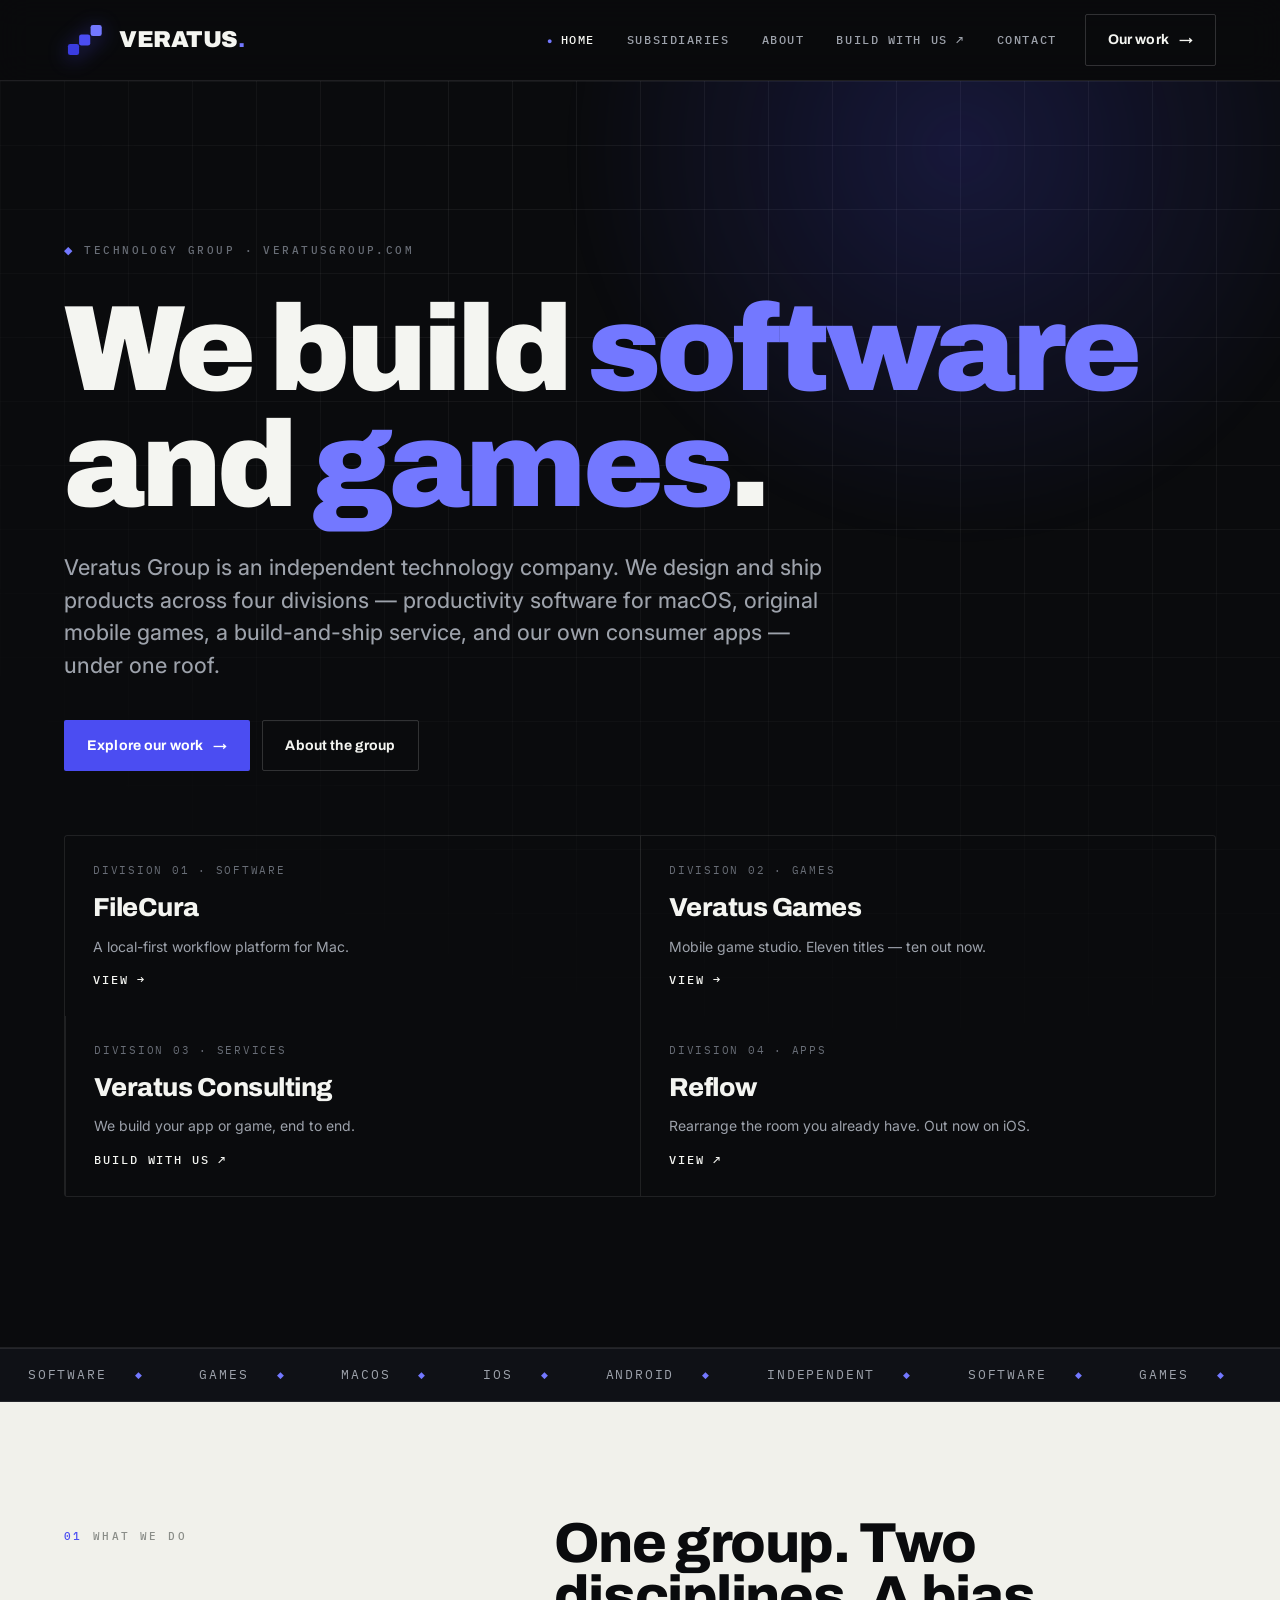
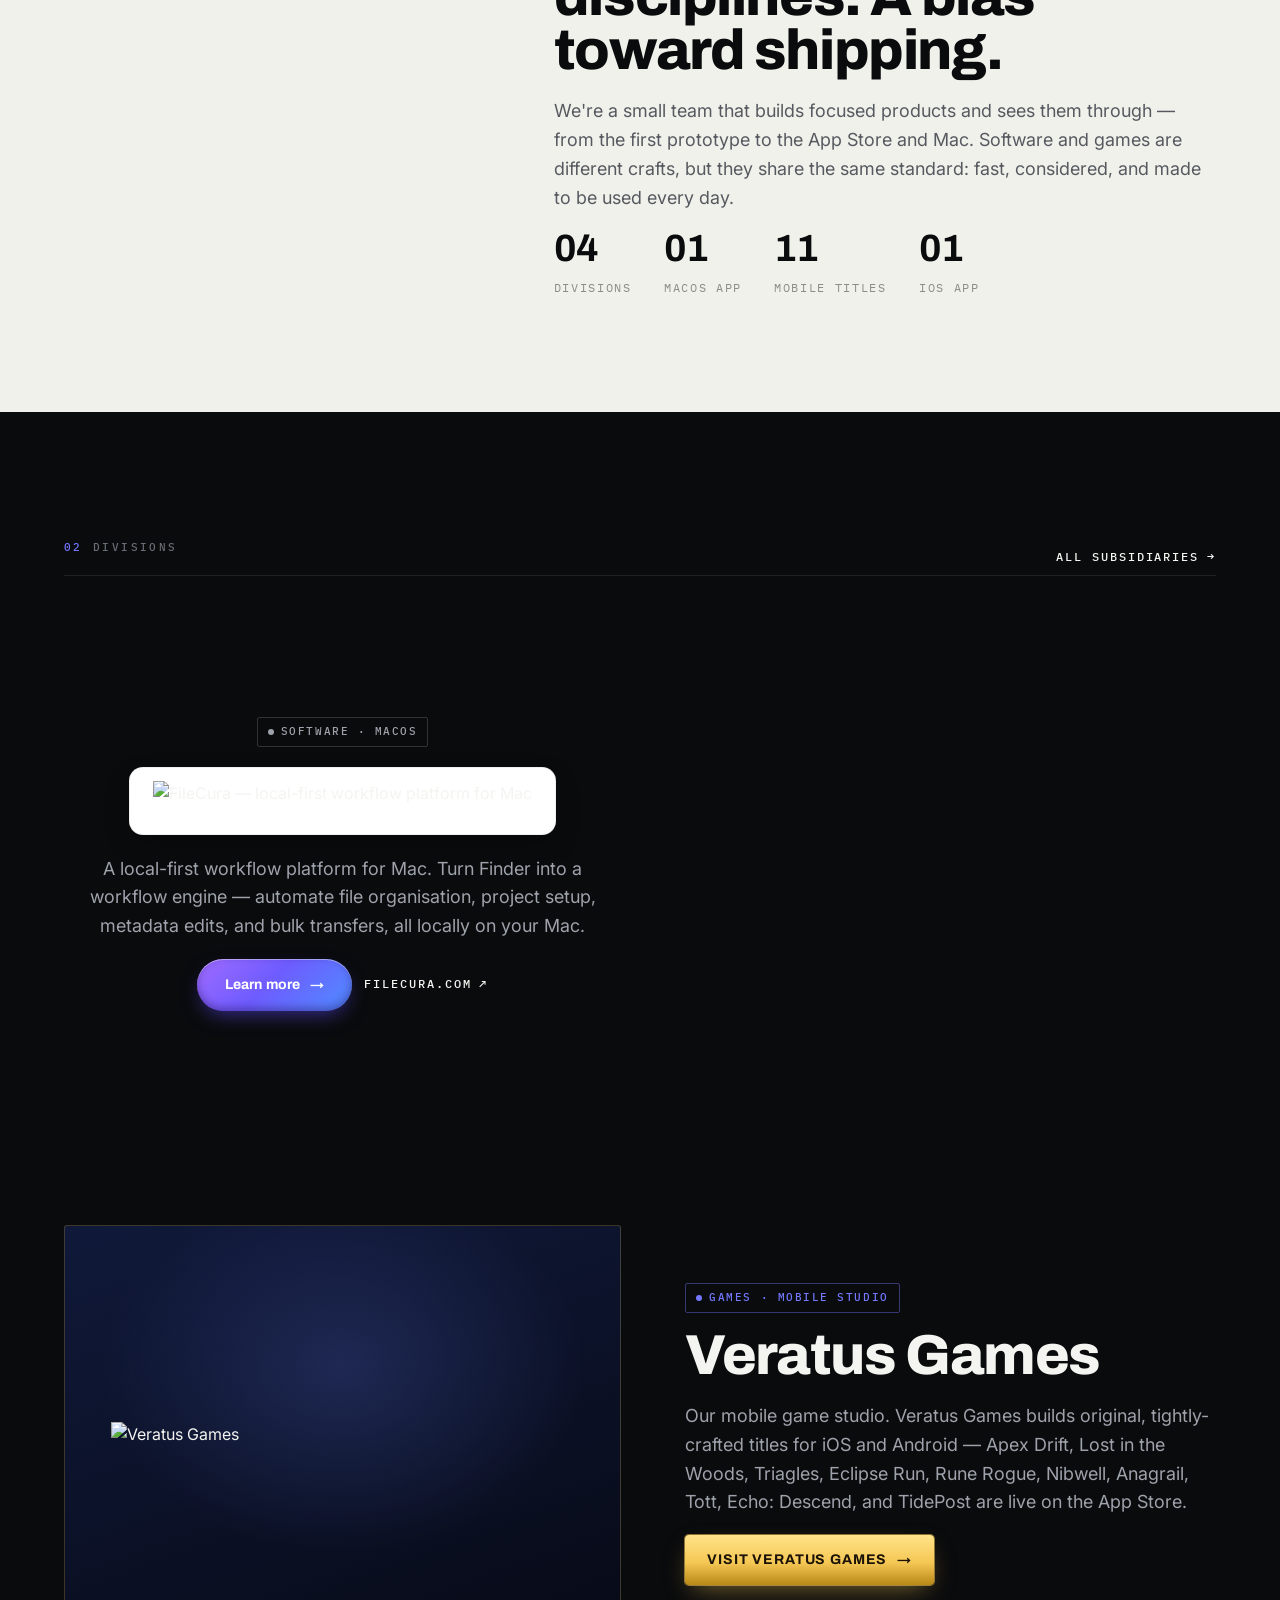
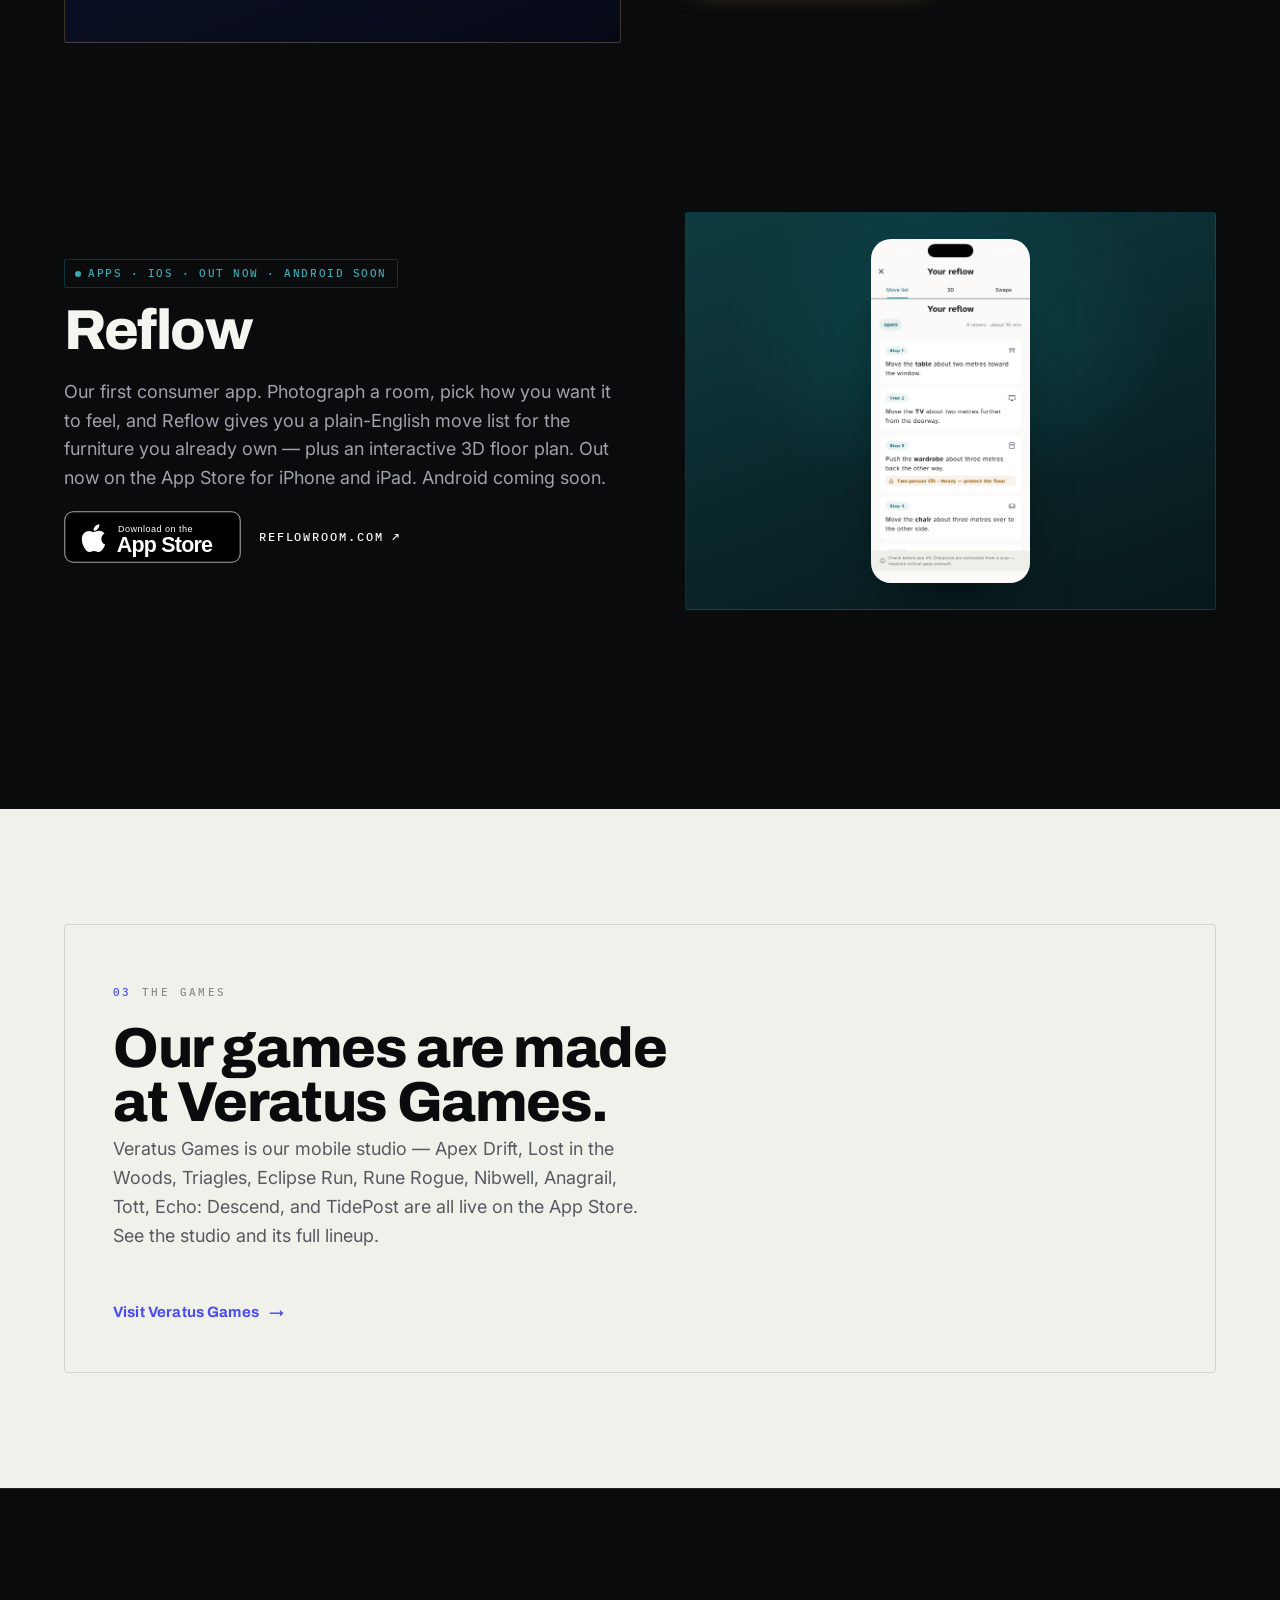
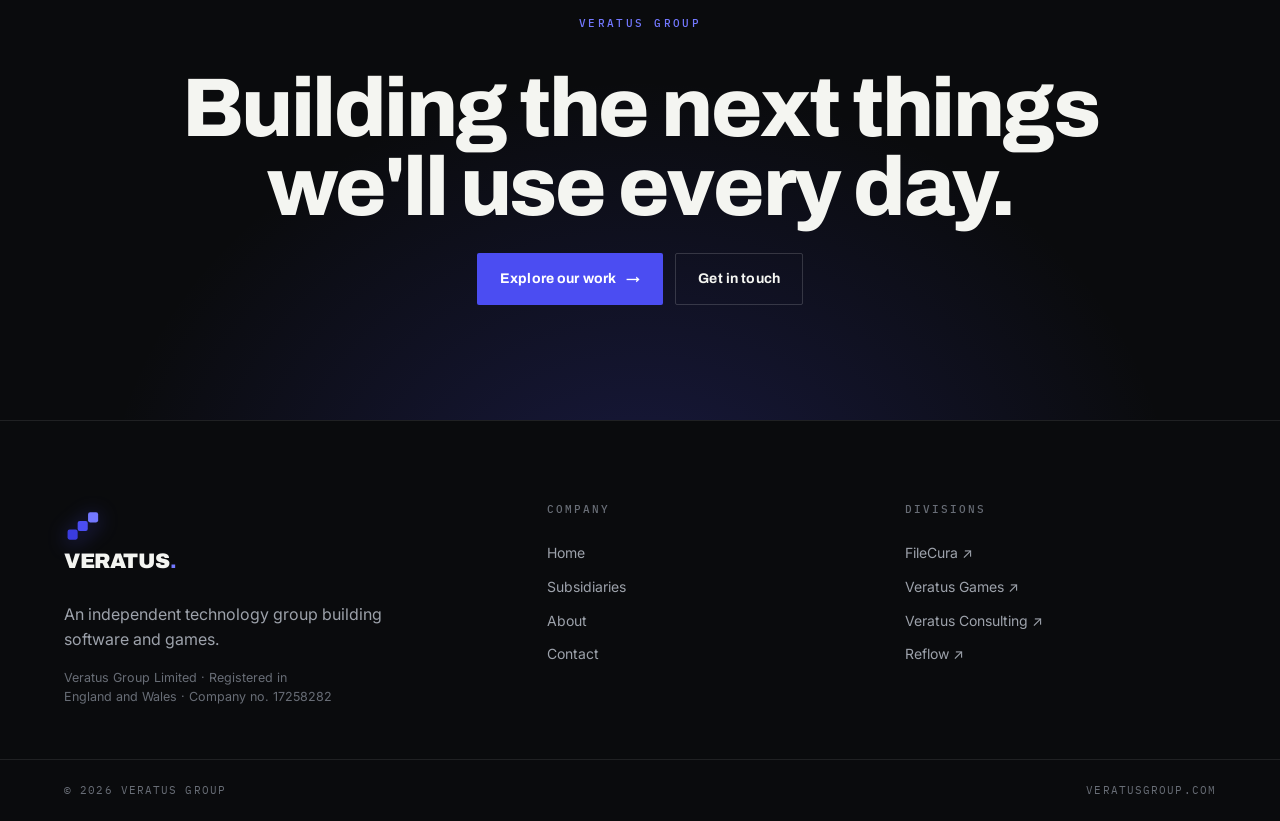
==== index.html @ 70e77497 "Lineup posters + TidePost & Signal Room; 11 titles - olympus.html: lineup gtiles swapped to the camp" ====
<!doctype html>
<html lang="en">
<head>
<meta charset="utf-8"/>
<title>Veratus Group — Software & Games</title>
<meta name="viewport" content="width=device-width, initial-scale=1"/>
<link rel="icon" type="image/svg+xml" href="assets/veratus-mark.svg"/>
<link rel="stylesheet" href="veratus.css"/>
<link rel="stylesheet" href="https://fonts.googleapis.com/css2?family=Space+Grotesk:wght@500;600;700&family=JetBrains+Mono:wght@400;500;700&display=swap"/>
<style>
  /* Page-local: hero composition */
  .hero { position: relative; overflow: hidden; border-bottom: 1px solid var(--line); }
  .hero__grid {
    position: absolute; inset: 0; pointer-events: none;
    background-image:
      linear-gradient(var(--line) 1px, transparent 1px),
      linear-gradient(90deg, var(--line) 1px, transparent 1px);
    background-size: 64px 64px;
    -webkit-mask-image: radial-gradient(120% 100% at 70% 0%, #000 30%, transparent 78%);
            mask-image: radial-gradient(120% 100% at 70% 0%, #000 30%, transparent 78%);
    opacity: .6;
  }
  .hero__glow {
    position: absolute; top: -30%; right: -10%; width: 70vw; height: 70vw;
    background: radial-gradient(circle, rgba(75,77,242,0.20), transparent 62%);
    pointer-events: none; filter: blur(10px);
  }
  .hero__inner { position: relative; padding-block: clamp(72px, 12vw, 150px); }
  .hero h1 { margin: 22px 0 0; }
  .hero h1 .accent { color: var(--accent-bright); }
  .hero__cta { margin-top: 38px; }
  .hero__divs {
    margin-top: 64px; display: grid; grid-template-columns: 1fr 1fr;
    border: 1px solid var(--line); border-radius: 3px; overflow: hidden;
  }
  .hero__div { padding: 26px 28px; display: flex; flex-direction: column; gap: 8px; transition: background .2s; }
  .hero__div + .hero__div { border-left: 1px solid var(--line); }
  .hero__div:hover { background: var(--ink-1); }
  .hero__div .k { font-family: var(--f-mono); font-size: 11px; letter-spacing: .16em; text-transform: uppercase; color: var(--fg-3); }
  .hero__div .n { font-family: var(--f-display); font-weight: 800; font-size: clamp(20px,2.4vw,26px); letter-spacing: -.02em; }
  .hero__div .d { font-size: 14px; color: var(--fg-2); }
  .hero__div .go { margin-top: 6px; }
  @media (max-width: 680px){ .hero__divs { grid-template-columns: 1fr; } .hero__div + .hero__div { border-left: 0; border-top: 1px solid var(--line); } }

  /* Ticker */
  .ticker { border-block: 1px solid var(--line); background: var(--ink-1); overflow: hidden; }
  .ticker__track { display: flex; gap: 0; white-space: nowrap; animation: ticker 32s linear infinite; }
  .ticker span {
    font-family: var(--f-mono); font-size: 13px; letter-spacing: .14em; text-transform: uppercase;
    color: var(--fg-2); padding: 16px 28px; display: inline-flex; align-items: center; gap: 28px;
  }
  .ticker span::after { content: "◆"; color: var(--accent-bright); font-size: 9px; }
  @keyframes ticker { to { transform: translateX(-50%); } }
  @media (prefers-reduced-motion: reduce){ .ticker__track { animation: none; } }

  /* Divisions feature blocks */
  .divs { display: grid; gap: 0; }
  .divblock {
    display: grid; grid-template-columns: 1.05fr 1fr; gap: clamp(28px,5vw,72px);
    align-items: center; padding-block: clamp(48px,7vw,84px);
  }
  .divblock + .divblock { border-top: 1px solid var(--paper-line); }
  .divblock__shot { aspect-ratio: 4 / 3; }
  .divblock--rev .divblock__media { order: -1; }
  .divblock h3 { margin: 16px 0 0; }
  @media (max-width: 820px){
    .divblock { grid-template-columns: 1fr; }
    .divblock--rev .divblock__media { order: 0; }
  }

  /* Games strip */
  .games { display: grid; grid-template-columns: repeat(3,1fr); gap: 1px; background: var(--line); border: 1px solid var(--line); border-radius: 3px; overflow: hidden; }
  .game { background: var(--ink); padding: 22px; display: flex; flex-direction: column; gap: 14px; transition: background .2s; }
  .game:hover { background: var(--ink-1); }
  .game__shot { aspect-ratio: 16 / 11; }
  .game__head { display: flex; align-items: flex-start; justify-content: space-between; gap: 12px; }
  @media (max-width: 760px){ .games { grid-template-columns: 1fr; } }

  /* CTA band */
  .ctaband { position: relative; overflow: hidden; border-top: 1px solid var(--line); }
  .ctaband__glow { position: absolute; inset: 0; background: radial-gradient(60% 120% at 50% 120%, rgba(75,77,242,0.22), transparent 70%); pointer-events: none; }
  .ctaband__inner { position: relative; text-align: center; padding-block: clamp(64px,9vw,120px); display: flex; flex-direction: column; align-items: center; gap: 26px; }

  /* Games pointer band → Veratus Games page */
  .devband { display:flex; align-items:center; justify-content:space-between; gap:32px; flex-wrap:wrap;
    border:1px solid var(--paper-line); border-radius:4px; padding:clamp(26px,4vw,48px); background:var(--paper);
    transition:background .2s, border-color .2s, transform .2s; }
  .devband:hover { background:#E9E9E1; border-color:rgba(10,11,13,.22); }
  .devband__go { font-family:var(--f-display); font-weight:700; font-size:15px; letter-spacing:.01em;
    display:inline-flex; align-items:center; gap:10px; color:var(--accent); white-space:nowrap; }
  .devband__go .arr { transition:transform .18s; }
  .devband:hover .devband__go .arr { transform:translateX(5px); }
</style>
</head>
<body data-screen-label="01 Home">

  <!-- NAV -->
  <header class="nav">
    <div class="nav__inner">
      <a class="brand" href="index.html" aria-label="Veratus Group home">
        <svg class="brand__mark" viewBox="0 0 64 64" fill="none" aria-hidden="true">
          <rect x="6" y="38" width="17" height="17" rx="3.5" fill="#3A3CE0"></rect><rect x="40.5" y="9" width="17" height="17" rx="3.5" fill="#7378FF"></rect>
          <rect x="23" y="23.5" width="17" height="17" rx="3.5" fill="#4B4DF2"></rect>
        </svg>
        <span class="brand__name">VERATUS<b>.</b></span>
      </a>
      <nav class="nav__links" aria-label="Primary">
        <a class="nav__link" href="index.html" aria-current="page">Home</a>
        <a class="nav__link" href="subsidiaries.html">Subsidiaries</a>
        <a class="nav__link" href="about.html">About</a>
        <a class="nav__link" href="https://veratusconsulting.com" target="_blank" rel="noopener">Build with us ↗</a>
        <a class="nav__link nav__link--keep" href="contact.html">Contact</a>
        <a class="btn btn--ghost nav__cta" href="subsidiaries.html">Our work <span class="arr">→</span></a>
      </nav>
    </div>
  </header>

  <main>
    <!-- HERO -->
    <section class="hero">
      <div class="hero__grid"></div>
      <div class="hero__glow"></div>
      <div class="wrap hero__inner">
        <p class="eyebrow"><span class="idx">◆</span> Technology Group · veratusgroup.com</p>
        <h1 class="display d-xxl">
          We build <span class="accent">software</span><br/>and <span class="accent">games</span>.
        </h1>
        <p class="lede" style="margin-top:28px;">
          Veratus Group is an independent technology company. We design and ship
          products across four divisions — productivity software for macOS,
          original mobile games, a build-and-ship service, and our own consumer
          apps — under one roof.
        </p>
        <div class="row hero__cta">
          <a class="btn btn--accent" href="subsidiaries.html">Explore our work <span class="arr">→</span></a>
          <a class="btn btn--ghost" href="about.html">About the group</a>
        </div>

        <div class="hero__divs">
          <a class="hero__div" href="subsidiaries.html#filecura">
            <span class="k">Division 01 · Software</span>
            <span class="n">FileCura</span>
            <span class="d">A local-first workflow platform for Mac.</span>
            <span class="go link-arrow">View <span class="arr">→</span></span>
          </a>
          <a class="hero__div" href="olympus.html">
            <span class="k">Division 02 · Games</span>
            <span class="n">Veratus Games</span>
            <span class="d">Mobile game studio. Eleven titles — ten out now.</span>
            <span class="go link-arrow">View <span class="arr">→</span></span>
          </a>
          <a class="hero__div" href="https://veratusconsulting.com" target="_blank" rel="noopener">
            <span class="k">Division 03 · Services</span>
            <span class="n">Veratus Consulting</span>
            <span class="d">We build your app or game, end to end.</span>
            <span class="go link-arrow">Build with us <span class="arr">↗</span></span>
          </a>
          <a class="hero__div" href="https://reflowroom.com" target="_blank" rel="noopener">
            <span class="k">Division 04 · Apps</span>
            <span class="n">Reflow</span>
            <span class="d">Rearrange the room you already have. Out now on iOS.</span>
            <span class="go link-arrow">View <span class="arr">↗</span></span>
          </a>
        </div>
      </div>
    </section>

    <!-- TICKER -->
    <div class="ticker" aria-hidden="true">
      <div class="ticker__track">
        <span>Software</span><span>Games</span><span>macOS</span><span>iOS</span><span>Android</span><span>Independent</span>
        <span>Software</span><span>Games</span><span>macOS</span><span>iOS</span><span>Android</span><span>Independent</span>
      </div>
    </div>

    <!-- WHAT WE DO (paper) -->
    <section class="section on-paper" data-screen-label="What we do">
      <div class="wrap">
        <div class="fade-up" style="display:grid; grid-template-columns: 0.9fr 1.4fr; gap: clamp(28px,5vw,72px); align-items:start;">
          <div>
            <p class="eyebrow"><span class="idx">01</span> What we do</p>
          </div>
          <div class="stack">
            <h2 class="display d-lg">One group. Two disciplines. A bias toward shipping.</h2>
            <p class="body-lg">
              We're a small team that builds focused products and sees them through —
              from the first prototype to the App Store and Mac. Software and games
              are different crafts, but they share the same standard: fast, considered,
              and made to be used every day.
            </p>
            <div class="row" style="margin-top:8px; gap:32px;">
              <div class="stack-sm">
                <div class="display d-md">04</div>
                <div class="mono" style="font-size:12px;letter-spacing:.14em;text-transform:uppercase;color:var(--on-paper-3)">Divisions</div>
              </div>
              <div class="stack-sm">
                <div class="display d-md">01</div>
                <div class="mono" style="font-size:12px;letter-spacing:.14em;text-transform:uppercase;color:var(--on-paper-3)">macOS app</div>
              </div>
              <div class="stack-sm">
                <div class="display d-md">11</div>
                <div class="mono" style="font-size:12px;letter-spacing:.14em;text-transform:uppercase;color:var(--on-paper-3)">Mobile titles</div>
              </div>
              <div class="stack-sm">
                <div class="display d-md">01</div>
                <div class="mono" style="font-size:12px;letter-spacing:.14em;text-transform:uppercase;color:var(--on-paper-3)">iOS app</div>
              </div>
            </div>
          </div>
        </div>
      </div>
    </section>

    <!-- DIVISIONS -->
    <section class="section" data-screen-label="Divisions">
      <div class="wrap">
        <div class="row" style="justify-content:space-between; align-items:flex-end; margin-bottom:8px;">
          <p class="eyebrow"><span class="idx">02</span> Divisions</p>
          <a class="link-arrow" href="subsidiaries.html">All subsidiaries <span class="arr">→</span></a>
        </div>
        <div class="rule" style="margin-bottom:12px;"></div>

        <div class="divs">
          <!-- FileCura -->
          <article class="divblock fade-up" id="filecura">
            <div class="stack" style="align-items:center; text-align:center;">
              <span class="tag tag--dot">Software · macOS</span>
              <span class="fc-logo"><img src="assets/filecura-wordmark.png" alt="FileCura — local-first workflow platform for Mac"/></span>
              <p class="body-lg" style="color:var(--fg-2); margin-inline:auto;">
                A local-first workflow platform for Mac. Turn Finder into a
                workflow engine — automate file organisation, project setup,
                metadata edits, and bulk transfers, all locally on your Mac.
              </p>
              <div class="row" style="margin-top:6px; justify-content:center;">
                <a class="btn btn--filecura" href="subsidiaries.html#filecura">Learn more <span class="arr">→</span></a>
                <a class="link-arrow muted" href="https://filecura.com" target="_blank" rel="noopener">filecura.com <span class="arr">↗</span></a>
              </div>
            </div>
            <div class="divblock__media">
              <div class="fc-slides" data-fc-slides>
                <img src="assets/fc/fc-1.png" alt="FileCura — Dashboard"/>
                <img src="assets/fc/fc-2.png" alt="FileCura — Quick Actions"/>
                <img src="assets/fc/fc-3.png" alt="FileCura — Automation Packs"/>
                <img src="assets/fc/fc-4.png" alt="FileCura — Settings"/>
                <img src="assets/fc/fc-5.png" alt="FileCura — Git Full Run"/>
                <img src="assets/fc/fc-6.png" alt="FileCura — Archive Handler"/>
              </div>
              <div class="fc-dots" data-fc-dots></div>
            </div>
          </article>

          <!-- Veratus Games -->
          <article class="divblock divblock--rev fade-up" id="olympus">
            <div class="stack">
              <span class="tag tag--dot" style="color:var(--accent-bright);border-color:var(--accent-line)">Games · Mobile studio</span>
              <h3 class="display d-lg">Veratus Games</h3>
              <p class="body-lg" style="color:var(--fg-2)">
                Our mobile game studio. Veratus Games builds original, tightly-crafted titles
                for iOS and Android — Apex Drift, Lost in the Woods, Triagles, Eclipse Run, Rune Rogue, Nibwell, Anagrail, Tott, Echo: Descend, and TidePost are live on the App Store.
              </p>
              <div class="row" style="margin-top:6px;">
                <a class="btn btn--olympus" href="olympus.html">Visit Veratus Games <span class="arr">→</span></a>
              </div>
            </div>
            <a class="divblock__media ticks" href="olympus.html" aria-label="Veratus Games" style="display:flex;align-items:center;justify-content:center;padding:20px;aspect-ratio:4/3;background:radial-gradient(62% 64% at 50% 34%,rgba(44,58,115,.55),transparent 70%),linear-gradient(160deg,#10193A,#070A16);border:1px solid rgba(245,199,84,.22);border-radius:3px;overflow:hidden;transition:transform .2s,border-color .2s;">
              <img src="assets/olympus-lockup.svg" alt="Veratus Games" style="width:90%;max-width:480px;"/>
            </a>
          </article>

          <!-- Reflow -->
          <article class="divblock fade-up" id="reflow">
            <div class="stack">
              <span class="tag tag--dot" style="color:#3BA7B0;border-color:rgba(12,110,119,.42)">Apps · iOS · Out now · Android soon</span>
              <h3 class="display d-lg">Reflow</h3>
              <p class="body-lg" style="color:var(--fg-2)">
                Our first consumer app. Photograph a room, pick how you want it to feel,
                and Reflow gives you a plain-English move list for the furniture you already
                own — plus an interactive 3D floor plan. Out now on the App Store for
                iPhone and iPad. Android coming soon.
              </p>
              <div class="row" style="margin-top:12px; align-items:center; gap:18px;">
                <a class="badge-link" href="https://apps.apple.com/us/app/reflow-room-layout/id6808770003" target="_blank" rel="noopener" aria-label="Download Reflow: Room Layout on the App Store"><img src="assets/badges/app-store-badge.svg" alt="Download on the App Store"/></a>
                <a class="link-arrow muted" href="https://reflowroom.com" target="_blank" rel="noopener">reflowroom.com <span class="arr">↗</span></a>
              </div>
            </div>
            <a class="divblock__media" href="https://reflowroom.com" target="_blank" rel="noopener" aria-label="Reflow" style="display:flex;align-items:center;justify-content:center;padding:26px;aspect-ratio:4/3;background:radial-gradient(60% 62% at 50% 30%,rgba(12,110,119,.34),transparent 70%),linear-gradient(160deg,#0E3B40,#07171A);border:1px solid rgba(12,110,119,.30);border-radius:3px;overflow:hidden;transition:transform .2s,border-color .2s;">
              <img src="assets/reflow/reflow-movelist.png" alt="Reflow — move list for the furniture you already own" style="height:100%;max-height:380px;width:auto;border-radius:20px;box-shadow:0 26px 60px -26px rgba(0,0,0,.75);"/>
            </a>
          </article>
        </div>
      </div>
    </section>

    <!-- THE GAMES → VERATUS GAMES PAGE -->
    <section class="section on-paper" data-screen-label="The games">
      <div class="wrap">
        <a class="devband fade-up" href="olympus.html">
          <div class="stack-sm">
            <p class="eyebrow"><span class="idx">03</span> The games</p>
            <h2 class="display d-lg" style="margin-top:10px;">Our games are made at Veratus Games.</h2>
            <p class="body-lg" style="max-width:48ch; margin-top:6px;">Veratus Games is our mobile studio — Apex Drift, Lost in the Woods, Triagles, Eclipse Run, Rune Rogue, Nibwell, Anagrail, Tott, Echo: Descend, and TidePost are all live on the App Store. See the studio and its full lineup.</p>
          </div>
          <span class="devband__go">Visit Veratus Games <span class="arr">→</span></span>
        </a>
      </div>
    </section>

    <!-- CTA -->
    <section class="ctaband on-ink" data-screen-label="CTA">
      <div class="ctaband__glow"></div>
      <div class="wrap ctaband__inner">
        <p class="eyebrow eyebrow--accent">Veratus Group</p>
        <h2 class="display d-xl" style="max-width:18ch;">Building the next things we'll use every day.</h2>
        <div class="row" style="justify-content:center;">
          <a class="btn btn--accent" href="subsidiaries.html">Explore our work <span class="arr">→</span></a>
          <a class="btn btn--ghost" href="contact.html">Get in touch</a>
        </div>
      </div>
    </section>
  </main>

  <!-- FOOTER -->
  <footer class="foot">
    <div class="foot__top">
      <div class="foot__col">
        <a class="brand" href="index.html" style="margin-bottom:18px;">
          <svg class="brand__mark" viewBox="0 0 64 64" fill="none" aria-hidden="true">
            <rect x="6" y="38" width="17" height="17" rx="3.5" fill="#3A3CE0"></rect><rect x="40.5" y="9" width="17" height="17" rx="3.5" fill="#7378FF"></rect>
            <rect x="23" y="23.5" width="17" height="17" rx="3.5" fill="#4B4DF2"></rect>
          </svg>
          <span class="brand__name">VERATUS<b>.</b></span>
        </a>
        <p class="body" style="max-width:34ch;">An independent technology group building software and games.</p>
        <p class="body muted" style="max-width:34ch; margin-top:10px; font-size:12.5px; line-height:1.5;">Veratus Group Limited · Registered in England and Wales · Company no. 17258282</p>
      </div>
      <div class="foot__col">
        <h4>Company</h4>
        <a href="index.html">Home</a>
        <a href="subsidiaries.html">Subsidiaries</a>
        <a href="about.html">About</a>
        <a href="contact.html">Contact</a>
      </div>
      <div class="foot__col">
        <h4>Divisions</h4>
        <a href="https://filecura.com" target="_blank" rel="noopener">FileCura ↗</a>
        <a href="https://veratusgames.com" target="_blank" rel="noopener">Veratus Games ↗</a>
        <a href="https://veratusconsulting.com" target="_blank" rel="noopener">Veratus Consulting ↗</a>
        <a href="https://reflowroom.com" target="_blank" rel="noopener">Reflow ↗</a>
      </div>
    </div>
    <div class="foot__bottom">
      <span>© 2026 Veratus Group</span>
      <span>veratusgroup.com</span>
    </div>
  </footer>

  <script>
    (function(){
      var io = new IntersectionObserver(function(es){
        es.forEach(function(e){ if(e.isIntersecting){ e.target.classList.add('in'); io.unobserve(e.target); }});
      }, { threshold: 0.12, rootMargin: '0px 0px -8% 0px' });
      document.querySelectorAll('.fade-up').forEach(function(el,i){ el.style.setProperty('--_d', (i*60)+'ms'); io.observe(el); });
    })();
  </script>
  <script data-vg-reveal>
  (function(){
    var sels = ['.hero__inner','.pagehead__inner','.ohead__inner','.ctaband__inner','.octa > .wrap','.section > .wrap','.osec > .wrap'];
    var add = [];
    sels.forEach(function(s){ document.querySelectorAll(s).forEach(function(el){
      if(el.classList.contains('fade-up')) return;
      if(el.querySelector('.fade-up')) return;
      el.classList.add('fade-up'); add.push(el);
    }); });
    if(!('IntersectionObserver' in window)){ add.forEach(function(el){ el.classList.add('in'); }); return; }
    var io = new IntersectionObserver(function(es){ es.forEach(function(e){ if(e.isIntersecting){ e.target.classList.add('in'); io.unobserve(e.target); } }); }, { threshold: 0.06, rootMargin: '0px 0px -4% 0px' });
    add.forEach(function(el){ io.observe(el); });
  })();
  </script>
  <script src="fc-slideshow.js"></script>
</body>
</html>
---- veratus.css ----
/* =========================================================================
   VERATUS GROUP — Brand foundation
   Bold, high-contrast editorial-tech. Ink + paper + one electric accent.
   A holding-company voice above Veratus Games & FileCura.
   ========================================================================= */

@import url('https://fonts.googleapis.com/css2?family=Archivo:wght@500;600;700;800;900&family=IBM+Plex+Mono:wght@400;500;600&family=Inter:wght@400;450;500;600&display=swap');

:root {
  /* ---- Ink (dark surfaces) -------------------------------------------- */
  --ink:    #0A0B0D;
  --ink-1:  #0F1116;   /* raised */
  --ink-2:  #15181E;   /* card */
  --ink-3:  #1E222A;   /* card hover / inset */
  --line:   rgba(255,255,255,0.09);
  --line-2: rgba(255,255,255,0.16);

  /* ---- Paper (light surfaces) ----------------------------------------- */
  --paper:   #F1F1EB;
  --paper-2: #E7E7DF;
  --paper-line: rgba(10,11,13,0.12);

  /* ---- Foreground ----------------------------------------------------- */
  --fg:   #F4F5F1;
  --fg-2: #9DA2AB;
  --fg-3: #686D76;
  --on-paper:   #0A0B0D;
  --on-paper-2: #565A60;
  --on-paper-3: #8A8D88;

  /* ---- Accent — "Voltage" --------------------------------------------- */
  --accent:        #4B4DF2;
  --accent-bright: #7378FF;
  --accent-dim:    rgba(75,77,242,0.16);
  --accent-line:   rgba(115,120,255,0.42);

  /* ---- Type ----------------------------------------------------------- */
  --f-display: 'Archivo', system-ui, sans-serif;
  --f-body:    'Inter', system-ui, -apple-system, sans-serif;
  --f-mono:    'IBM Plex Mono', 'SF Mono', ui-monospace, monospace;

  /* ---- Spacing (4px base) --------------------------------------------- */
  --gutter: clamp(20px, 5vw, 80px);
  --maxw: 1280px;
}

/* ---- Reset ------------------------------------------------------------ */
*, *::before, *::after { box-sizing: border-box; }
html { -webkit-text-size-adjust: 100%; scroll-behavior: smooth; }
body {
  margin: 0;
  background: var(--ink);
  color: var(--fg);
  font-family: var(--f-body);
  font-size: 16px;
  line-height: 1.55;
  -webkit-font-smoothing: antialiased;
  text-rendering: optimizeLegibility;
}
a { color: inherit; text-decoration: none; }
img, svg { display: block; max-width: 100%; }
::selection { background: var(--accent); color: #fff; }
body::-webkit-scrollbar { width: 11px; }
body::-webkit-scrollbar-track { background: var(--ink); }
body::-webkit-scrollbar-thumb { background: #23262e; }
body::-webkit-scrollbar-thumb:hover { background: #2c3038; }

/* =========================================================================
   Typography
   ========================================================================= */
.eyebrow {
  font-family: var(--f-mono);
  font-size: 11px;
  font-weight: 500;
  text-transform: uppercase;
  letter-spacing: 0.22em;
  color: var(--fg-3);
  display: inline-flex;
  align-items: center;
  gap: 10px;
}
.eyebrow .idx { color: var(--accent-bright); }
.eyebrow--accent { color: var(--accent-bright); }
.on-paper .eyebrow { color: var(--on-paper-3); }
.on-paper .eyebrow .idx { color: var(--accent); }

.display {
  font-family: var(--f-display);
  font-weight: 800;
  line-height: 0.95;
  letter-spacing: -0.02em;
  margin: 0;
  text-wrap: balance;
}
.d-xxl { font-size: clamp(48px, 9.5vw, 148px); font-weight: 900; letter-spacing: -0.035em; }
.d-xl  { font-size: clamp(40px, 6.5vw, 92px);  font-weight: 800; letter-spacing: -0.03em; }
.d-lg  { font-size: clamp(32px, 4.4vw, 60px);  font-weight: 800; letter-spacing: -0.025em; }
.d-md  { font-size: clamp(26px, 3vw, 38px);    font-weight: 700; letter-spacing: -0.02em; }
.d-sm  { font-size: clamp(20px, 2.2vw, 26px);  font-weight: 700; letter-spacing: -0.015em; line-height: 1.1; }

.lede {
  font-size: clamp(17px, 1.7vw, 22px);
  line-height: 1.5;
  color: var(--fg-2);
  font-weight: 450;
  max-width: 56ch;
  text-wrap: pretty;
}
.body-lg { font-size: 18px; line-height: 1.6; color: var(--fg-2); text-wrap: pretty; }
.body    { font-size: 16px; line-height: 1.6; color: var(--fg-2); text-wrap: pretty; }
.muted   { color: var(--fg-3); }
.on-paper .lede, .on-paper .body-lg, .on-paper .body { color: var(--on-paper-2); }
.on-paper .muted { color: var(--on-paper-3); }
.mono { font-family: var(--f-mono); font-variant-numeric: tabular-nums; }

/* =========================================================================
   Layout
   ========================================================================= */
.wrap { max-width: var(--maxw); margin: 0 auto; padding-left: var(--gutter); padding-right: var(--gutter); }
.section { padding-block: clamp(64px, 9vw, 132px); }
.on-paper { background: var(--paper); color: var(--on-paper); }
.on-ink   { background: var(--ink); color: var(--fg); }

/* Hairline-bordered grid blocks (the system signature) */
.rule { height: 1px; background: var(--line); border: 0; margin: 0; }
.on-paper .rule { background: var(--paper-line); }

/* =========================================================================
   Buttons
   ========================================================================= */
.btn {
  display: inline-flex;
  align-items: center;
  gap: 10px;
  font-family: var(--f-display);
  font-weight: 700;
  font-size: 14px;
  letter-spacing: 0.01em;
  padding: 14px 22px;
  border: 1px solid transparent;
  border-radius: 2px;
  cursor: pointer;
  transition: transform .12s cubic-bezier(.34,1.4,.5,1), background .18s, color .18s, border-color .18s;
  white-space: nowrap;
}
.btn:active { transform: translateY(1px); }
.btn .arr { transition: transform .18s cubic-bezier(.16,.84,.24,1); }
.btn:hover .arr { transform: translateX(4px); }

/* Little bounce on the nav buttons */
@keyframes navBounce {
  0% { transform: translateY(0); }
  26% { transform: translateY(-6px); }
  50% { transform: translateY(0); }
  68% { transform: translateY(-3px); }
  85% { transform: translateY(0); }
  100% { transform: translateY(0); }
}
.nav .btn:hover { animation: navBounce .6s cubic-bezier(.28,.84,.42,1); }

.btn--accent { background: var(--accent); color: #fff; }
.btn--accent:hover { background: var(--accent-bright); }
.btn--ghost { background: transparent; color: var(--fg); border-color: var(--line-2); }
.btn--ghost:hover { border-color: var(--fg); background: rgba(255,255,255,0.04); }
.on-paper .btn--ghost { color: var(--on-paper); border-color: var(--paper-line); }
.on-paper .btn--ghost:hover { border-color: var(--on-paper); background: rgba(10,11,13,0.04); }

/* FileCura — rounded gradient button with 3D depth (matches the app's brand) */
.btn--filecura {
  background: linear-gradient(135deg, #A06BFF 0%, #6E5CFF 46%, #4F8DFF 100%);
  color: #fff;
  border: 0;
  border-radius: 999px;
  padding: 15px 28px;
  box-shadow:
    inset 0 1px 0 rgba(255,255,255,0.42),
    inset 0 -3px 8px rgba(40,18,90,0.45),
    0 8px 20px -6px rgba(96,79,255,0.6),
    0 2px 5px rgba(0,0,0,0.35);
  transition: transform .14s cubic-bezier(.34,1.4,.5,1), box-shadow .2s, filter .2s;
}
.btn--filecura:hover {
  filter: brightness(1.07);
  transform: translateY(-2px);
  box-shadow:
    inset 0 1px 0 rgba(255,255,255,0.48),
    inset 0 -3px 8px rgba(40,18,90,0.45),
    0 13px 28px -6px rgba(96,79,255,0.72),
    0 3px 7px rgba(0,0,0,0.4);
}
.btn--filecura:active {
  transform: translateY(1px);
  filter: brightness(.98);
  box-shadow:
    inset 0 2px 6px rgba(28,10,68,0.55),
    0 4px 12px -6px rgba(96,79,255,0.5);
}

/* Veratus Games — gold gradient button (matches the studio theme) */
.btn--olympus {
  background: linear-gradient(180deg,#FFE38A 0%, #F5C754 55%, #B98817 100%);
  color: #1A1206;
  border: 0;
  border-radius: 4px;
  text-transform: uppercase;
  letter-spacing: 0.06em;
  box-shadow: 0 0 0 1px rgba(245,199,84,0.55), 0 10px 26px -8px rgba(245,199,84,0.5);
  transition: transform .14s cubic-bezier(.34,1.4,.5,1), filter .2s, box-shadow .2s;
}
.btn--olympus:hover { filter: brightness(1.05); transform: translateY(-2px); box-shadow: 0 0 0 1px rgba(245,199,84,0.7), 0 14px 30px -8px rgba(245,199,84,0.6); }
.btn--olympus:active { transform: translateY(1px); filter: brightness(.97); }

/* Reflow — teal gradient button (matches the app's brand) */
.btn--reflow {
  background: linear-gradient(140deg, #12808A 0%, #0C6E77 52%, #095760 100%);
  color: #fff;
  border: 0;
  border-radius: 10px;
  box-shadow:
    inset 0 1px 0 rgba(255,255,255,0.30),
    0 8px 22px -8px rgba(12,110,119,0.60),
    0 2px 5px rgba(0,0,0,0.30);
  transition: transform .14s cubic-bezier(.34,1.4,.5,1), box-shadow .2s, filter .2s;
}
.btn--reflow:hover {
  filter: brightness(1.06);
  transform: translateY(-2px);
  box-shadow:
    inset 0 1px 0 rgba(255,255,255,0.36),
    0 13px 28px -8px rgba(12,110,119,0.72),
    0 3px 7px rgba(0,0,0,0.34);
}
.btn--reflow:active { transform: translateY(1px); filter: brightness(.98); }

/* Official store badges (self-hosted) — lift on hover, mirrors the buttons */
.badge-link { display: inline-flex; text-decoration: none; transition: transform .14s cubic-bezier(.34,1.4,.5,1), filter .2s; }
.badge-link img { display: block; height: 52px; width: auto; }
.badge-link:hover { transform: translateY(-2px); filter: brightness(1.06); }

/* FileCura brand wordmark on a light plate (so its navy/purple reads on dark) */
.fc-logo {
  display: inline-flex; align-items: center; justify-content: center;
  padding: 14px 24px;
  background: #FFFFFF; border-radius: 14px;
  box-shadow: 0 10px 30px -12px rgba(0,0,0,0.6), inset 0 0 0 1px rgba(10,11,13,0.06);
}
.fc-logo img { display: block; height: 40px; width: auto; }

/* FileCura auto-play slideshow (screenshots carry their own window shadow) */
.fc-slides {
  position: relative; width: 100%; aspect-ratio: 2942 / 2042;
}
.fc-slides img {
  position: absolute; inset: 0; width: 100%; height: 100%;
  object-fit: contain; opacity: 0; transition: opacity .9s ease;
  pointer-events: none;
}
.fc-slides img.is-active { opacity: 1; }
.fc-dots {
  display: flex; gap: 8px; justify-content: center; margin-top: 16px;
}
.fc-dots button {
  width: 8px; height: 8px; border-radius: 50%; border: 0; padding: 0;
  background: var(--line-2); cursor: pointer;
  transition: background .25s, width .25s, border-radius .25s;
}
.fc-dots button:hover { background: var(--fg-3); }
.fc-dots button.is-active { width: 22px; border-radius: 4px; background: var(--accent-bright); }
.on-paper .fc-dots button { background: var(--paper-line); }
.on-paper .fc-dots button.is-active { background: var(--accent); }

.link-arrow {
  font-family: var(--f-mono);
  font-size: 12px;
  font-weight: 500;
  text-transform: uppercase;
  letter-spacing: 0.16em;
  display: inline-flex;
  align-items: center;
  gap: 8px;
  color: var(--fg);
  transition: gap .18s, color .18s;
}
.link-arrow .arr { transition: transform .18s; }
.link-arrow:hover { color: var(--accent-bright); }
.link-arrow:hover .arr { transform: translateX(4px); }
.on-paper .link-arrow { color: var(--on-paper); }
.on-paper .link-arrow:hover { color: var(--accent); }

/* =========================================================================
   Tags / chips
   ========================================================================= */
.tag {
  display: inline-flex;
  align-items: center;
  gap: 7px;
  font-family: var(--f-mono);
  font-size: 11px;
  font-weight: 500;
  text-transform: uppercase;
  letter-spacing: 0.14em;
  padding: 5px 10px;
  border: 1px solid var(--line-2);
  border-radius: 2px;
  color: var(--fg-2);
}
.on-paper .tag { border-color: var(--paper-line); color: var(--on-paper-2); }
.tag--dot::before {
  content: ""; width: 6px; height: 6px; border-radius: 50%;
  background: currentColor;
}

.dot-live {
  width: 7px; height: 7px; border-radius: 50%;
  background: var(--accent-bright);
  box-shadow: 0 0 0 0 var(--accent-bright);
  animation: vg-pulse 1.6s ease-in-out infinite;
}
@keyframes vg-pulse {
  0%,100% { box-shadow: 0 0 0 0 rgba(115,120,255,0.5); }
  50% { box-shadow: 0 0 0 5px rgba(115,120,255,0); }
}

/* =========================================================================
   Image placeholders (framed, mono caption — drop real art here)
   ========================================================================= */
.shot {
  position: relative;
  background-color: var(--ink-2);
  background-image:
    repeating-linear-gradient(135deg,
      rgba(255,255,255,0.022) 0 2px, transparent 2px 9px);
  border: 1px solid var(--line);
  border-radius: 3px;
  overflow: hidden;
  display: flex;
  align-items: center;
  justify-content: center;
}
.shot::after {
  content: attr(data-label);
  font-family: var(--f-mono);
  font-size: 11px;
  letter-spacing: 0.16em;
  text-transform: uppercase;
  color: var(--fg-3);
  padding: 8px 12px;
  text-align: center;
}
.on-paper .shot {
  background-color: var(--paper-2);
  background-image: repeating-linear-gradient(135deg,
      rgba(10,11,13,0.04) 0 2px, transparent 2px 9px);
  border-color: var(--paper-line);
}
.on-paper .shot::after { color: var(--on-paper-3); }

/* Corner ticks for framed blocks */
.ticks { position: relative; }
.ticks::before, .ticks::after {
  content: ""; position: absolute; width: 9px; height: 9px;
  border: 1px solid var(--accent-line); pointer-events: none;
}
.ticks::before { top: -1px; left: -1px; border-right: 0; border-bottom: 0; }
.ticks::after  { bottom: -1px; right: -1px; border-left: 0; border-top: 0; }

/* =========================================================================
   Navigation
   ========================================================================= */
.nav {
  position: sticky; top: 0; z-index: 50;
  background: rgba(10,11,13,0.72);
  backdrop-filter: blur(16px);
  -webkit-backdrop-filter: blur(16px);
  border-bottom: 1px solid var(--line);
}
.nav__inner {
  max-width: var(--maxw); margin: 0 auto;
  padding: 0 var(--gutter);
  height: 80px;
  display: flex; align-items: center; justify-content: space-between;
}
.brand { display: inline-flex; align-items: center; gap: 13px; }
.brand__mark { width: 42px; height: 42px; flex: none; filter: drop-shadow(0 3px 10px rgba(75,77,242,0.45)); }
.brand__name {
  font-family: var(--f-display);
  font-weight: 900; font-size: 23px; letter-spacing: -0.02em;
  color: var(--fg);
}
.foot .brand__mark { width: 38px; height: 38px; }
.foot .brand__name { font-size: 21px; }
.brand__name b { color: var(--accent-bright); font-weight: 800; }
.nav__links { display: flex; align-items: center; gap: 4px; }
.nav__link {
  font-family: var(--f-mono);
  font-size: 12px; font-weight: 500;
  text-transform: uppercase; letter-spacing: 0.13em;
  color: var(--fg-2);
  padding: 9px 14px; border-radius: 2px;
  transition: color .16s, background .16s;
}
.nav__link:hover { color: var(--fg); background: rgba(255,255,255,0.05); }
.nav__link[aria-current="page"] { color: var(--fg); }
.nav__link[aria-current="page"]::before { content: "● "; color: var(--accent-bright); font-size: 9px; }
.nav__cta { margin-left: 10px; }

@media (max-width: 760px) {
  .nav__links .nav__link { display: none; }
  .nav__links .nav__link--keep { display: inline-flex; }
  .nav__cta { display: none; }
}

/* =========================================================================
   Footer
   ========================================================================= */
.foot { background: var(--ink); border-top: 1px solid var(--line); }
.foot__top {
  max-width: var(--maxw); margin: 0 auto; padding: clamp(48px,7vw,80px) var(--gutter) 40px;
  display: grid; grid-template-columns: 1.4fr 1fr 1fr; gap: 48px;
}
.foot__col h4 {
  font-family: var(--f-mono); font-size: 11px; font-weight: 500;
  text-transform: uppercase; letter-spacing: 0.18em; color: var(--fg-3);
  margin: 0 0 18px;
}
.foot__col a { display: block; color: var(--fg-2); padding: 6px 0; font-size: 14px; transition: color .15s; }
.foot__col a:hover { color: var(--accent-bright); }
.foot__bottom {
  max-width: var(--maxw); margin: 0 auto;
  padding: 22px var(--gutter); border-top: 1px solid var(--line);
  display: flex; align-items: center; justify-content: space-between; gap: 16px;
  font-family: var(--f-mono); font-size: 11px; letter-spacing: 0.1em;
  text-transform: uppercase; color: var(--fg-3); flex-wrap: wrap;
}
@media (max-width: 720px) {
  .foot__top { grid-template-columns: 1fr 1fr; gap: 32px; }
}

/* Utility */
.stack-sm > * + * { margin-top: 12px; }
.stack > * + * { margin-top: 20px; }
.flex { display: flex; }
.row { display: flex; gap: 12px; align-items: center; flex-wrap: wrap; }
.fade-up { opacity: 0; transform: translateY(28px); transition: opacity .7s var(--_e,cubic-bezier(.16,.84,.24,1)), transform .7s var(--_e,cubic-bezier(.16,.84,.24,1)); }
.fade-up.in { opacity: 1; transform: none; }
/* Under reduced motion: keep a gentle opacity-only fade (no vestibular slide) */
@media (prefers-reduced-motion: reduce) {
  .fade-up { opacity: 0; transform: none; transition: opacity .6s ease; }
  .fade-up.in { opacity: 1; }
  html { scroll-behavior: auto; }
}
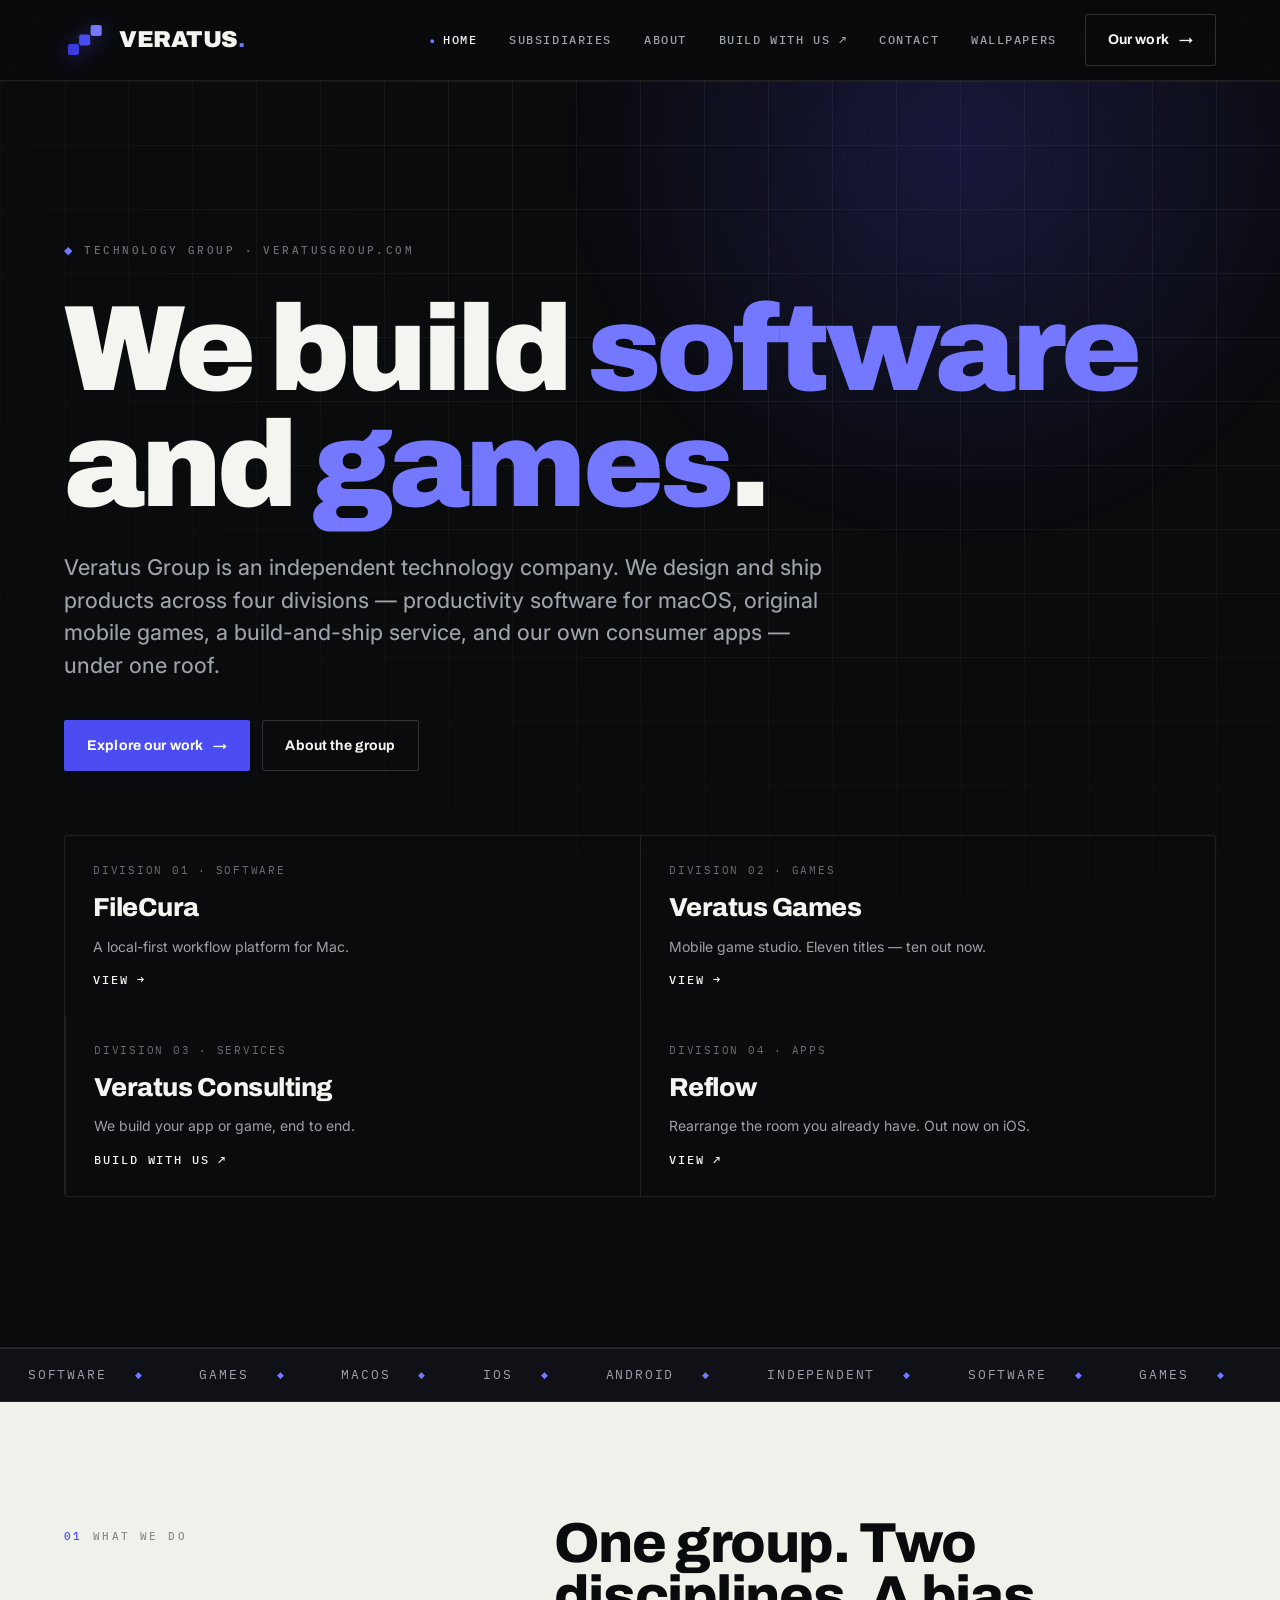
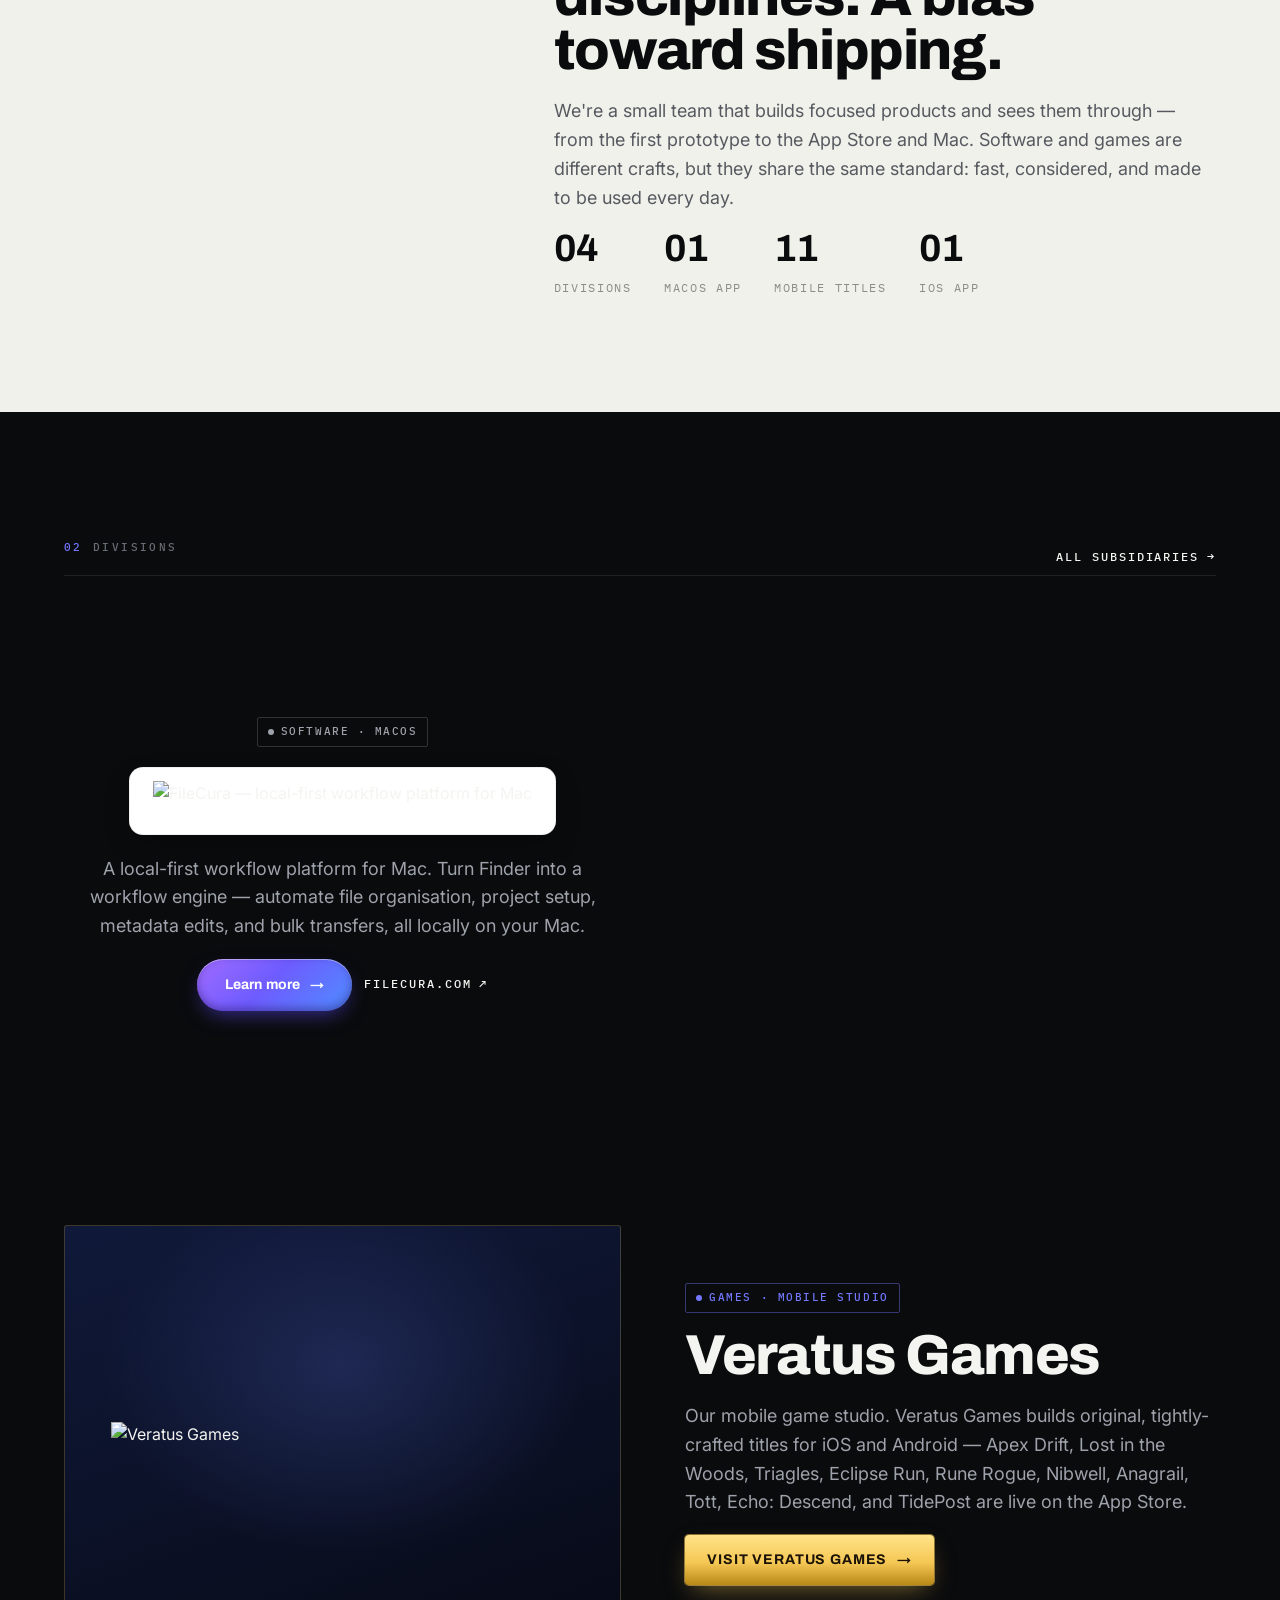
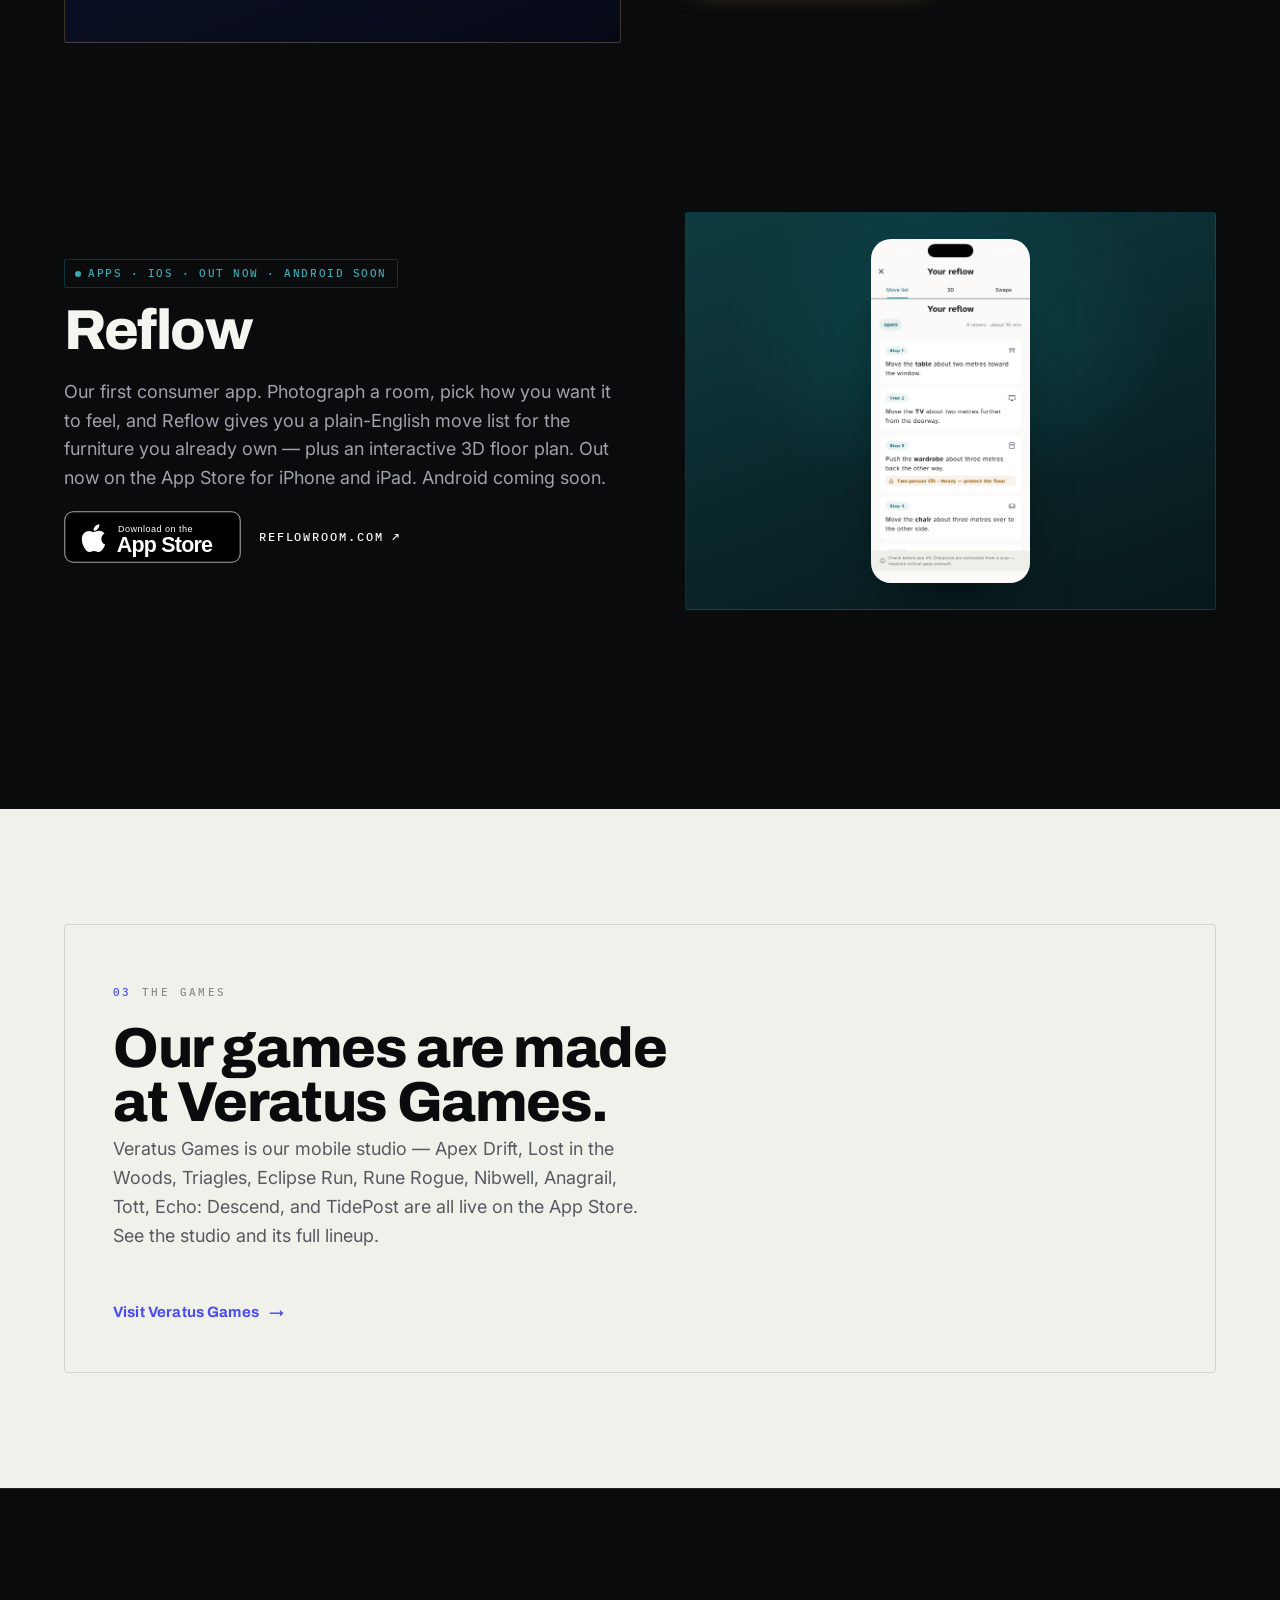
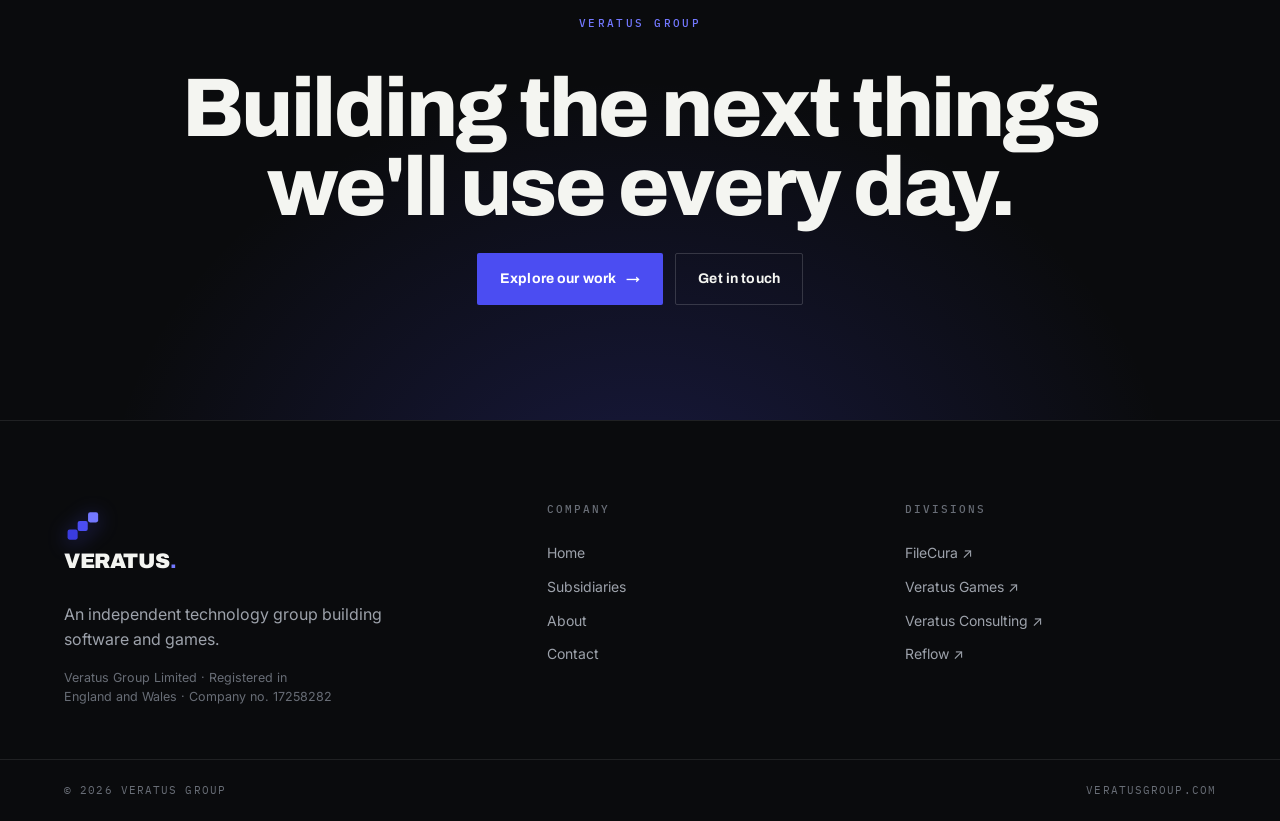
==== commit a7b339a7: "Add wallpaper gallery + Wallpapers nav link New wallpapers/ page: browse the Veratus Group + Game Sp" ====
--- a/index.html
+++ b/index.html
@@ -110,6 +110,7 @@
         <a class="nav__link" href="about.html">About</a>
         <a class="nav__link" href="https://veratusconsulting.com" target="_blank" rel="noopener">Build with us ↗</a>
         <a class="nav__link nav__link--keep" href="contact.html">Contact</a>
+        <a class="nav__link" href="wallpapers/">Wallpapers</a>
         <a class="btn btn--ghost nav__cta" href="subsidiaries.html">Our work <span class="arr">→</span></a>
       </nav>
     </div>
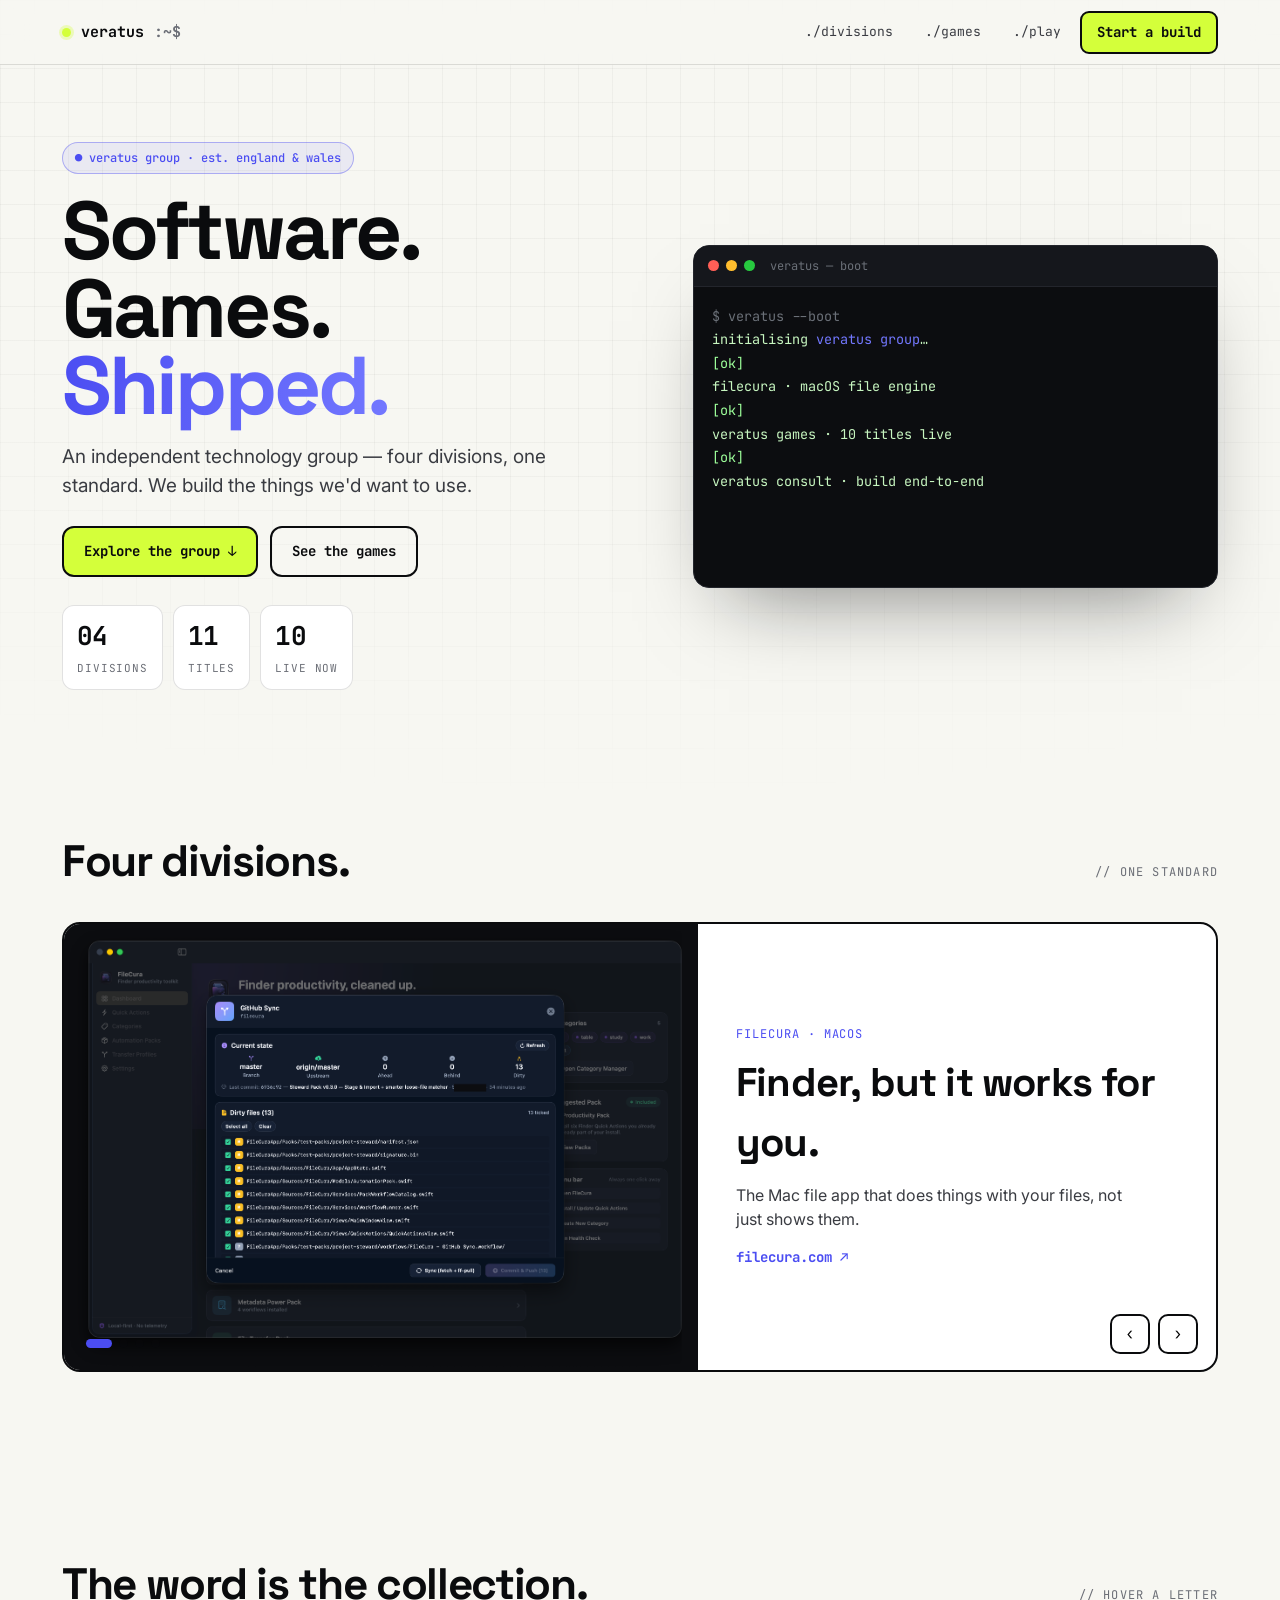
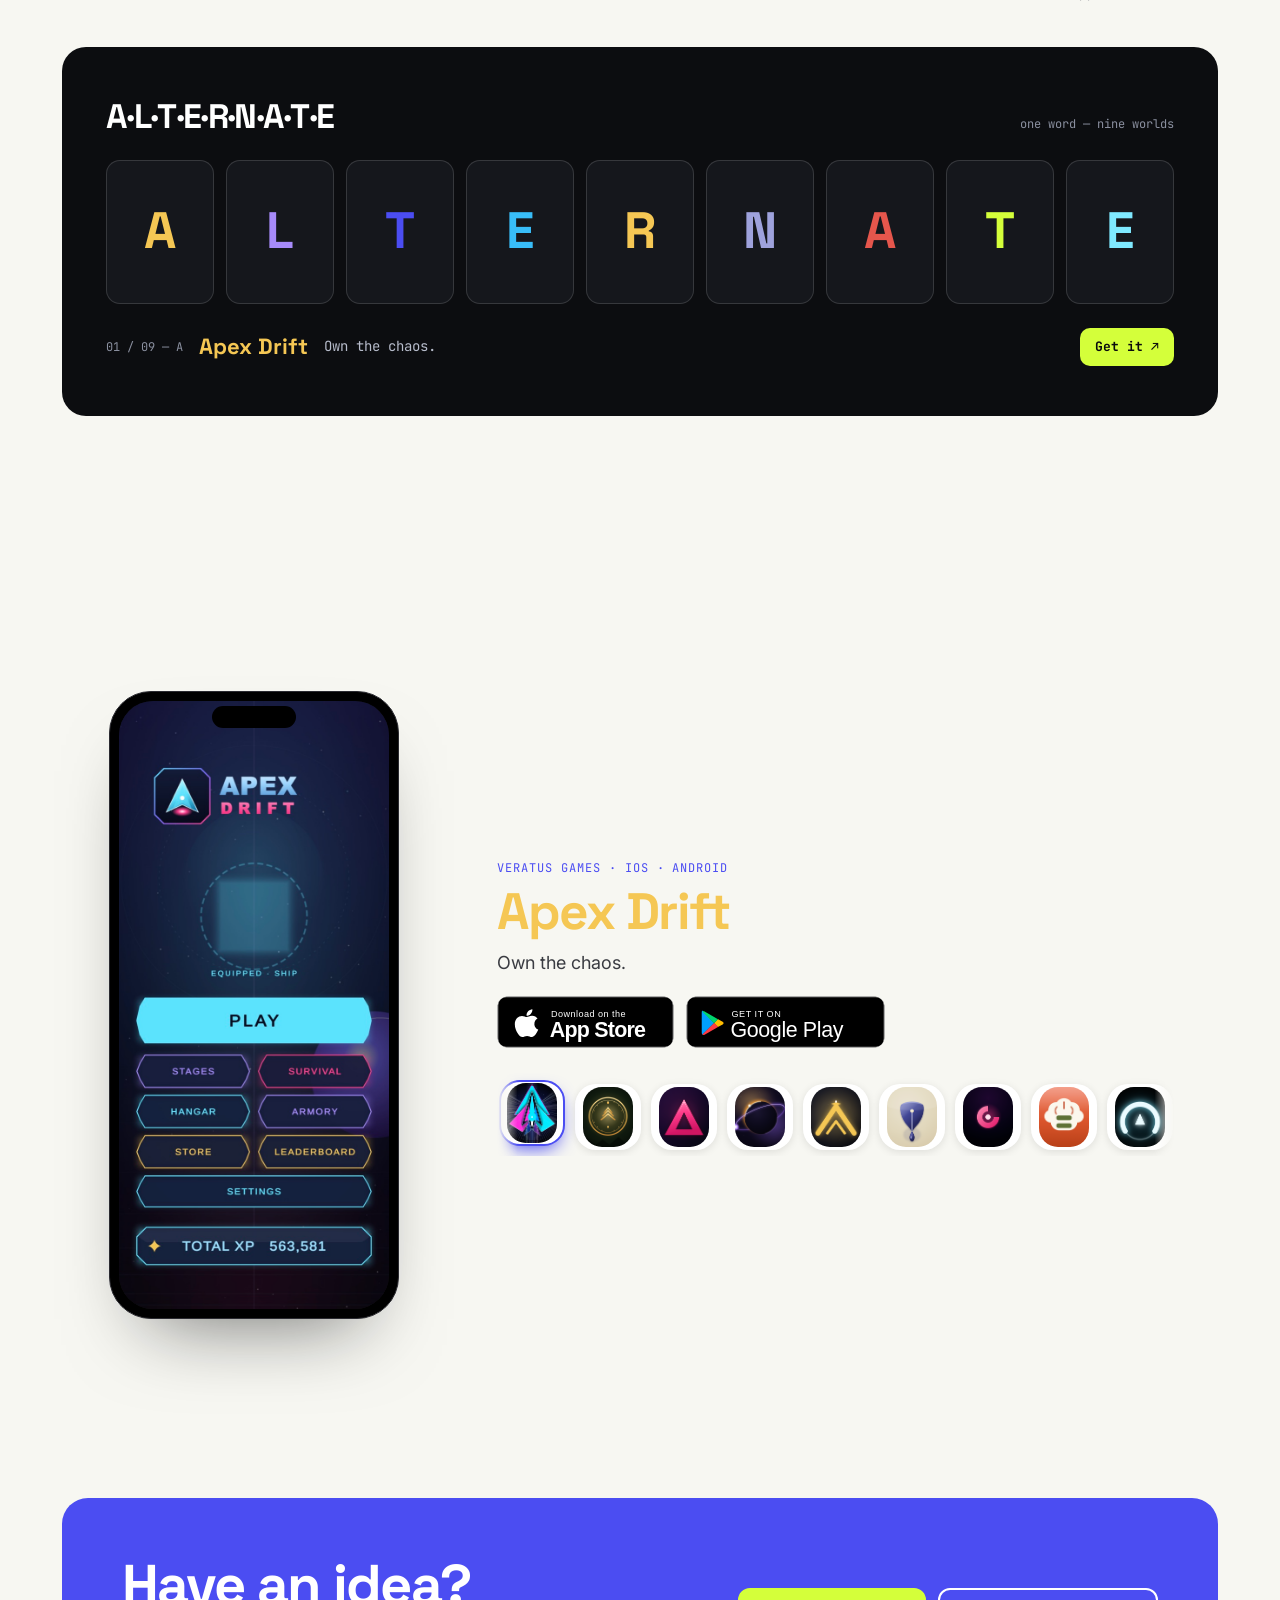
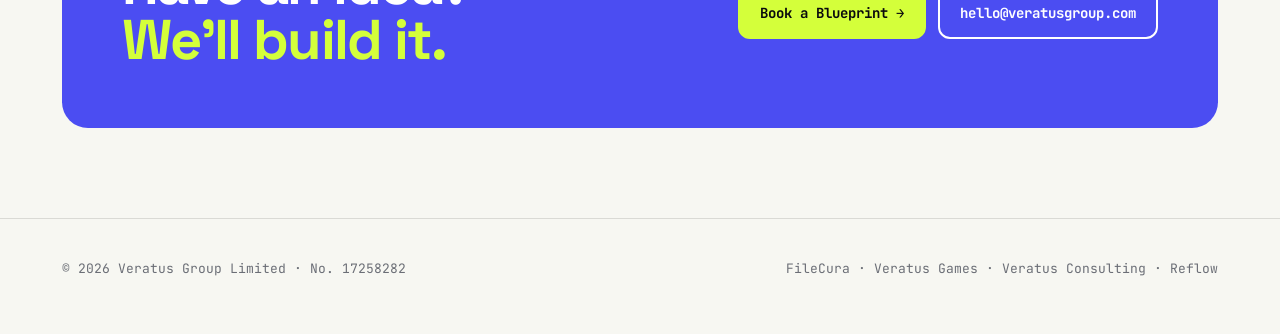
==== commit 979eb8d2: "Redesign homepage: Boot terminal sequence, division slideshow, per-game iPhone previews, ALTERNATE a" ====
--- a/index.html
+++ b/index.html
@@ -1,382 +1,375 @@
 <!doctype html>
 <html lang="en">
 <head>
-<meta charset="utf-8"/>
-<title>Veratus Group — Software & Games</title>
-<meta name="viewport" content="width=device-width, initial-scale=1"/>
-<link rel="icon" type="image/svg+xml" href="assets/veratus-mark.svg"/>
-<link rel="stylesheet" href="veratus.css"/>
-<link rel="stylesheet" href="https://fonts.googleapis.com/css2?family=Space+Grotesk:wght@500;600;700&family=JetBrains+Mono:wght@400;500;700&display=swap"/>
+<meta charset="utf-8">
+<meta name="viewport" content="width=device-width,initial-scale=1">
+<title>Veratus Group — Boot Sequence</title>
+<meta name="description" content="An independent technology group — four divisions, one standard. Software, games, services, shipped.">
+<link rel="preconnect" href="https://fonts.googleapis.com"><link rel="preconnect" href="https://fonts.gstatic.com" crossorigin>
+<link rel="stylesheet" href="https://fonts.googleapis.com/css2?family=Space+Grotesk:wght@500;600;700&family=JetBrains+Mono:wght@400;500;700&family=Inter:wght@400;500;600&display=swap">
 <style>
-  /* Page-local: hero composition */
-  .hero { position: relative; overflow: hidden; border-bottom: 1px solid var(--line); }
-  .hero__grid {
-    position: absolute; inset: 0; pointer-events: none;
-    background-image:
-      linear-gradient(var(--line) 1px, transparent 1px),
-      linear-gradient(90deg, var(--line) 1px, transparent 1px);
-    background-size: 64px 64px;
-    -webkit-mask-image: radial-gradient(120% 100% at 70% 0%, #000 30%, transparent 78%);
-            mask-image: radial-gradient(120% 100% at 70% 0%, #000 30%, transparent 78%);
-    opacity: .6;
-  }
-  .hero__glow {
-    position: absolute; top: -30%; right: -10%; width: 70vw; height: 70vw;
-    background: radial-gradient(circle, rgba(75,77,242,0.20), transparent 62%);
-    pointer-events: none; filter: blur(10px);
-  }
-  .hero__inner { position: relative; padding-block: clamp(72px, 12vw, 150px); }
-  .hero h1 { margin: 22px 0 0; }
-  .hero h1 .accent { color: var(--accent-bright); }
-  .hero__cta { margin-top: 38px; }
-  .hero__divs {
-    margin-top: 64px; display: grid; grid-template-columns: 1fr 1fr;
-    border: 1px solid var(--line); border-radius: 3px; overflow: hidden;
-  }
-  .hero__div { padding: 26px 28px; display: flex; flex-direction: column; gap: 8px; transition: background .2s; }
-  .hero__div + .hero__div { border-left: 1px solid var(--line); }
-  .hero__div:hover { background: var(--ink-1); }
-  .hero__div .k { font-family: var(--f-mono); font-size: 11px; letter-spacing: .16em; text-transform: uppercase; color: var(--fg-3); }
-  .hero__div .n { font-family: var(--f-display); font-weight: 800; font-size: clamp(20px,2.4vw,26px); letter-spacing: -.02em; }
-  .hero__div .d { font-size: 14px; color: var(--fg-2); }
-  .hero__div .go { margin-top: 6px; }
-  @media (max-width: 680px){ .hero__divs { grid-template-columns: 1fr; } .hero__div + .hero__div { border-left: 0; border-top: 1px solid var(--line); } }
-
-  /* Ticker */
-  .ticker { border-block: 1px solid var(--line); background: var(--ink-1); overflow: hidden; }
-  .ticker__track { display: flex; gap: 0; white-space: nowrap; animation: ticker 32s linear infinite; }
-  .ticker span {
-    font-family: var(--f-mono); font-size: 13px; letter-spacing: .14em; text-transform: uppercase;
-    color: var(--fg-2); padding: 16px 28px; display: inline-flex; align-items: center; gap: 28px;
-  }
-  .ticker span::after { content: "◆"; color: var(--accent-bright); font-size: 9px; }
-  @keyframes ticker { to { transform: translateX(-50%); } }
-  @media (prefers-reduced-motion: reduce){ .ticker__track { animation: none; } }
-
-  /* Divisions feature blocks */
-  .divs { display: grid; gap: 0; }
-  .divblock {
-    display: grid; grid-template-columns: 1.05fr 1fr; gap: clamp(28px,5vw,72px);
-    align-items: center; padding-block: clamp(48px,7vw,84px);
-  }
-  .divblock + .divblock { border-top: 1px solid var(--paper-line); }
-  .divblock__shot { aspect-ratio: 4 / 3; }
-  .divblock--rev .divblock__media { order: -1; }
-  .divblock h3 { margin: 16px 0 0; }
-  @media (max-width: 820px){
-    .divblock { grid-template-columns: 1fr; }
-    .divblock--rev .divblock__media { order: 0; }
-  }
-
-  /* Games strip */
-  .games { display: grid; grid-template-columns: repeat(3,1fr); gap: 1px; background: var(--line); border: 1px solid var(--line); border-radius: 3px; overflow: hidden; }
-  .game { background: var(--ink); padding: 22px; display: flex; flex-direction: column; gap: 14px; transition: background .2s; }
-  .game:hover { background: var(--ink-1); }
-  .game__shot { aspect-ratio: 16 / 11; }
-  .game__head { display: flex; align-items: flex-start; justify-content: space-between; gap: 12px; }
-  @media (max-width: 760px){ .games { grid-template-columns: 1fr; } }
-
-  /* CTA band */
-  .ctaband { position: relative; overflow: hidden; border-top: 1px solid var(--line); }
-  .ctaband__glow { position: absolute; inset: 0; background: radial-gradient(60% 120% at 50% 120%, rgba(75,77,242,0.22), transparent 70%); pointer-events: none; }
-  .ctaband__inner { position: relative; text-align: center; padding-block: clamp(64px,9vw,120px); display: flex; flex-direction: column; align-items: center; gap: 26px; }
-
-  /* Games pointer band → Veratus Games page */
-  .devband { display:flex; align-items:center; justify-content:space-between; gap:32px; flex-wrap:wrap;
-    border:1px solid var(--paper-line); border-radius:4px; padding:clamp(26px,4vw,48px); background:var(--paper);
-    transition:background .2s, border-color .2s, transform .2s; }
-  .devband:hover { background:#E9E9E1; border-color:rgba(10,11,13,.22); }
-  .devband__go { font-family:var(--f-display); font-weight:700; font-size:15px; letter-spacing:.01em;
-    display:inline-flex; align-items:center; gap:10px; color:var(--accent); white-space:nowrap; }
-  .devband__go .arr { transition:transform .18s; }
-  .devband:hover .devband__go .arr { transform:translateX(5px); }
+/* ===== VERATUS GROUP · BOOT SEQUENCE (geeky / terminal pop) ===== */
+:root{
+  --bg:#F7F7F2; --bg2:#EFEFE8; --ink:#0A0B0D; --ink2:#3A3C42; --mut:#6B6E76; --line:rgba(10,11,13,.12);
+  --indigo:#4B4DF2; --lime:#D4FF3A; --gold:#FFC23D; --term:#0C0D10;
+  --f-disp:'Space Grotesk',system-ui,sans-serif; --f-mono:'JetBrains Mono',ui-monospace,monospace; --f-body:'Inter',system-ui,sans-serif;
+  --r:18px; --max:1240px;
+}
+*{box-sizing:border-box}
+html{scroll-behavior:smooth}
+body{margin:0;background:var(--bg);color:var(--ink);font-family:var(--f-body);-webkit-font-smoothing:antialiased;line-height:1.5;overflow-x:hidden}
+body::before{content:"";position:fixed;inset:0;z-index:-1;pointer-events:none;
+  background-image:linear-gradient(rgba(10,11,13,.035) 1px,transparent 1px),linear-gradient(90deg,rgba(10,11,13,.035) 1px,transparent 1px);
+  background-size:34px 34px;mask:radial-gradient(120% 90% at 50% 0%,#000 55%,transparent 100%)}
+a{color:inherit;text-decoration:none}
+.wrap{max-width:var(--max);margin:0 auto;padding:0 clamp(18px,4vw,42px)}
+.mono{font-family:var(--f-mono)}
+.btn{display:inline-flex;align-items:center;gap:9px;font-family:var(--f-mono);font-weight:700;font-size:14px;padding:13px 20px;border-radius:12px;border:2px solid var(--ink);background:var(--ink);color:var(--bg);cursor:pointer;transition:transform .15s,box-shadow .15s}
+.btn:hover{transform:translate(-2px,-2px);box-shadow:5px 5px 0 var(--indigo)}
+.btn.lime{background:var(--lime);color:var(--ink);border-color:var(--ink)}
+.btn.lime:hover{box-shadow:5px 5px 0 var(--ink)}
+.btn.ghost{background:transparent;color:var(--ink)}
+.btn.ghost:hover{box-shadow:5px 5px 0 var(--gold)}
+.btn.sm{padding:10px 15px;font-size:13px;border-radius:10px}
+.btn.off{opacity:.45;border-style:dashed;background:transparent;color:var(--ink);cursor:not-allowed}
+.btn.off:hover{transform:none;box-shadow:none}
+
+/* nav */
+nav.bar{position:sticky;top:0;z-index:60;background:rgba(247,247,242,.82);backdrop-filter:blur(12px);border-bottom:1px solid var(--line)}
+nav.bar .wrap{display:flex;align-items:center;justify-content:space-between;height:64px}
+.brand{display:flex;align-items:center;gap:10px;font-family:var(--f-mono);font-weight:700;font-size:15px}
+.brand .dot{width:9px;height:9px;border-radius:50%;background:var(--lime);box-shadow:0 0 0 3px rgba(212,255,58,.3);animation:blink 1.4s steps(2) infinite}
+@keyframes blink{50%{opacity:.25}}
+.nav-links{display:flex;gap:6px;align-items:center;font-family:var(--f-mono);font-size:13px}
+.nav-links a{padding:9px 13px;border-radius:9px;color:var(--ink2)}
+.nav-links a:hover{background:var(--bg2);color:var(--ink)}
+@media(max-width:820px){.nav-links a:not(.cta){display:none}}
+
+/* hero */
+.hero{padding:clamp(40px,6vw,80px) 0 clamp(24px,4vw,48px)}
+.hero .grid{display:grid;grid-template-columns:1.05fr .95fr;gap:clamp(24px,4vw,52px);align-items:center}
+@media(max-width:900px){.hero .grid{grid-template-columns:1fr}}
+.kicker{display:inline-flex;align-items:center;gap:8px;font-family:var(--f-mono);font-size:12px;font-weight:500;color:var(--indigo);border:1px solid rgba(75,77,242,.4);background:rgba(75,77,242,.08);padding:6px 12px;border-radius:999px}
+h1{font-family:var(--f-disp);font-size:clamp(44px,6.4vw,82px);line-height:.95;letter-spacing:-.035em;font-weight:700;margin:18px 0 0}
+h1 .fill{background:linear-gradient(100deg,var(--indigo),#7378FF);-webkit-background-clip:text;background-clip:text;color:transparent}
+.hero p.lede{color:var(--ink2);font-size:clamp(16px,1.7vw,19px);max-width:42ch;margin:18px 0 0}
+.hero .cta{display:flex;gap:12px;flex-wrap:wrap;margin-top:26px}
+.stats{display:flex;gap:10px;flex-wrap:wrap;margin-top:28px}
+.stat{font-family:var(--f-mono);border:1px solid var(--line);border-radius:12px;padding:10px 14px;background:#fff}
+.stat b{display:block;font-size:26px;font-weight:700;letter-spacing:-.02em}
+.stat span{font-size:11px;color:var(--mut);text-transform:uppercase;letter-spacing:.08em}
+
+/* terminal */
+.term{background:var(--term);border-radius:16px;overflow:hidden;box-shadow:0 40px 80px -36px rgba(10,11,13,.5);border:1px solid #23252c}
+.term-top{display:flex;align-items:center;gap:7px;padding:11px 14px;background:#15171c;border-bottom:1px solid #23252c}
+.term-top i{width:11px;height:11px;border-radius:50%}
+.term-top i:nth-child(1){background:#FF5F56}.term-top i:nth-child(2){background:#FFBD2E}.term-top i:nth-child(3){background:#27C93F}
+.term-top span{margin-left:8px;font-family:var(--f-mono);font-size:12px;color:#6b7078}
+.term-body{padding:18px 18px 22px;font-family:var(--f-mono);font-size:13.5px;line-height:1.75;color:#C7F6C0;min-height:300px}
+.term-body .l{display:block;white-space:pre-wrap}
+.term-body .c{color:#7378FF}.term-body .ok{color:#9DFF9A}.term-body .g{color:var(--gold)}.term-body .d{color:#6b7078}
+.term-body .alt{color:var(--lime);font-weight:700}
+.cursor{display:inline-block;width:9px;height:17px;background:var(--lime);vertical-align:-3px;animation:blink 1s steps(2) infinite}
+
+/* section scaffolding */
+section{padding:clamp(48px,7vw,92px) 0}
+.sh{display:flex;align-items:baseline;justify-content:space-between;gap:16px;flex-wrap:wrap}
+.sh h2{font-family:var(--f-disp);font-size:clamp(26px,3.6vw,44px);letter-spacing:-.03em;margin:0;font-weight:700}
+.sh .tag{font-family:var(--f-mono);font-size:12px;color:var(--mut);text-transform:uppercase;letter-spacing:.1em}
+.reveal{opacity:0;transform:translateY(20px);transition:opacity .6s,transform .6s}
+.reveal.in{opacity:1;transform:none}
+html:not(.js) .reveal{opacity:1;transform:none}
+
+/* === DIVISIONS · app slideshow === */
+.slideshow{margin-top:28px;position:relative;border:2px solid var(--ink);border-radius:var(--r);overflow:hidden;background:#fff}
+.slides{position:relative;min-height:380px}
+.slide{position:absolute;inset:0;display:grid;grid-template-columns:1.1fr .9fr;opacity:0;visibility:hidden;transition:opacity .5s}
+.slide.on{opacity:1;visibility:visible;position:relative}
+@media(max-width:760px){.slide,.slide.on{grid-template-columns:1fr}}
+.slide .media{background:var(--term);overflow:hidden;min-height:220px}
+.slide .media img{width:100%;height:100%;object-fit:cover;object-position:left top}
+.slide .media.center img{object-position:center}
+.slide .copy{padding:clamp(22px,3vw,40px);display:flex;flex-direction:column;justify-content:center;gap:10px}
+.slide .copy .tag{font-family:var(--f-mono);font-size:12px;color:var(--indigo);text-transform:uppercase;letter-spacing:.08em}
+.slide .copy h3{font-family:var(--f-disp);font-size:clamp(26px,3.4vw,40px);margin:0;letter-spacing:-.02em}
+.slide .copy p{color:var(--ink2);font-size:16px;margin:0;max-width:40ch}
+.slide .copy a.go{font-family:var(--f-mono);font-weight:700;font-size:14px;color:var(--indigo);margin-top:6px}
+.ss-ctrl{position:absolute;bottom:16px;right:18px;display:flex;gap:8px;z-index:3}
+.ss-ctrl button{width:40px;height:40px;border-radius:10px;border:2px solid var(--ink);background:#fff;cursor:pointer;font-size:16px;font-family:var(--f-mono);transition:background .15s}
+.ss-ctrl button:hover{background:var(--lime)}
+.ss-dots{position:absolute;bottom:22px;left:22px;display:flex;gap:7px;z-index:3}
+.ss-dots button{width:9px;height:9px;border-radius:50%;border:0;background:rgba(10,11,13,.25);cursor:pointer;padding:0}
+.ss-dots button.on{background:var(--indigo);width:26px;border-radius:999px}
+
+/* ALTERNATE acrostic */
+.alt-wrap{margin-top:30px;background:var(--term);border-radius:24px;padding:clamp(22px,4vw,44px);color:#fff;position:relative;overflow:hidden}
+.alt-head{display:flex;align-items:baseline;justify-content:space-between;gap:12px;flex-wrap:wrap;margin-bottom:8px}
+.alt-head h3{font-family:var(--f-disp);font-size:clamp(22px,3vw,34px);margin:0;letter-spacing:-.02em}
+.alt-head .sub{font-family:var(--f-mono);font-size:12px;color:#8b90a0}
+.alt-word{display:flex;gap:clamp(4px,1vw,12px);flex-wrap:wrap;margin:18px 0 0}
+.alt-l{flex:1 1 60px;min-width:56px;aspect-ratio:3/4;border-radius:14px;border:1px solid rgba(255,255,255,.14);background:#15171c;display:flex;align-items:center;justify-content:center;font-family:var(--f-disp);font-size:clamp(28px,4vw,52px);font-weight:700;cursor:pointer;position:relative;overflow:hidden;transition:transform .2s,border-color .2s}
+.alt-l .ltr{position:relative;z-index:2;transition:opacity .2s}
+.alt-l img{position:absolute;inset:0;width:100%;height:100%;object-fit:cover;opacity:0;transform:scale(1.08);transition:opacity .25s,transform .4s;z-index:1}
+.alt-l:hover{transform:translateY(-6px)}
+.alt-l:hover img{opacity:.95;transform:scale(1)}
+.alt-l:hover .ltr{opacity:0}
+.alt-l::after{content:"";position:absolute;inset:0;z-index:3;box-shadow:inset 0 0 0 2px var(--a,transparent);border-radius:14px;opacity:0;transition:opacity .2s}
+.alt-l:hover::after{opacity:1}
+.alt-panel{margin-top:18px;display:flex;align-items:center;gap:16px;min-height:50px;font-family:var(--f-mono);flex-wrap:wrap}
+.alt-panel .num{font-size:12px;color:#8b90a0}
+.alt-panel .nm{font-family:var(--f-disp);font-size:22px;font-weight:700}
+.alt-panel .ln{color:#b7bccb;font-size:14px}
+.alt-panel a{margin-left:auto;font-size:13px;font-weight:700;color:var(--ink);background:var(--lime);padding:9px 15px;border-radius:10px}
+
+/* === SEE IN MOTION · per-game iPhone previews === */
+.motion{display:grid;grid-template-columns:.9fr 1.1fr;gap:clamp(24px,4vw,52px);align-items:center;margin-top:30px}
+@media(max-width:860px){.motion{grid-template-columns:1fr}}
+.phone{justify-self:center;width:min(290px,80vw);aspect-ratio:9/19.5;background:#000;border-radius:42px;padding:9px;box-shadow:0 40px 80px -40px rgba(10,11,13,.6);border:1px solid #2a2a30;position:relative;transition:transform .7s cubic-bezier(.34,1.12,.28,1);transform-origin:center center}
+.phone.land{transform:rotate(90deg) scale(.6)}
+.phone.land .screen img,.phone.land .screen video{inset:auto;left:50%;top:50%;width:606px;height:272px;transform:translate(-50%,-50%) rotate(-90deg)}
+.phone::before{content:"";position:absolute;top:14px;left:50%;transform:translateX(-50%);width:84px;height:22px;background:#000;border-radius:999px;z-index:3}
+.phone .screen{width:100%;height:100%;border-radius:34px;overflow:hidden;background:#111;position:relative}
+.phone .screen img,.phone .screen video{width:100%;height:100%;object-fit:cover;display:block;position:absolute;inset:0;opacity:0;transition:opacity .35s}
+.phone .screen img.on,.phone .screen video.on{opacity:1}
+.motion .panel .tag{font-family:var(--f-mono);font-size:12px;color:var(--indigo);text-transform:uppercase;letter-spacing:.08em}
+.motion .panel h3{font-family:var(--f-disp);font-size:clamp(30px,4vw,52px);letter-spacing:-.03em;margin:8px 0 0;line-height:1}
+.motion .panel .slogan{color:var(--ink2);font-size:18px;margin:12px 0 0}
+.motion .panel .get{display:flex;gap:12px;flex-wrap:wrap;align-items:center;margin-top:20px}
+.motion .panel .get a.badge{display:block;transition:transform .15s}
+.motion .panel .get a.badge img{height:52px;width:auto;display:block;border-radius:12px}
+.motion .panel .get a.badge:hover{transform:translateY(-2px)}
+.motion .panel .get .soon{font-family:var(--f-mono);font-size:12px;color:var(--mut);border:1px dashed var(--line);border-radius:12px;padding:0 16px;height:52px;display:inline-flex;align-items:center}
+.islider{display:flex;gap:10px;overflow-x:auto;padding:14px 2px 6px;margin-top:22px;scroll-snap-type:x mandatory;-webkit-mask:linear-gradient(90deg,transparent,#000 3%,#000 97%,transparent)}
+.islider::-webkit-scrollbar{height:0}
+.ic{flex:0 0 auto;width:66px;height:66px;border-radius:21px;overflow:hidden;border:2px solid transparent;background:#fff;cursor:pointer;scroll-snap-align:center;transition:transform .15s,border-color .15s;box-shadow:0 2px 8px rgba(10,11,13,.1)}
+.ic img{width:100%;height:100%;object-fit:cover;display:block;border-radius:19px}
+.ic:hover{transform:translateY(-3px)}
+.ic.on{border-color:var(--indigo);transform:translateY(-4px);box-shadow:0 8px 18px -6px var(--indigo)}
+
+/* CTA band */
+.band{background:var(--indigo);color:#fff;border-radius:26px;padding:clamp(32px,5vw,60px);display:grid;grid-template-columns:1.3fr 1fr;gap:28px;align-items:center}
+@media(max-width:760px){.band{grid-template-columns:1fr}}
+.band h2{font-family:var(--f-disp);font-size:clamp(30px,4.6vw,56px);line-height:.98;letter-spacing:-.03em;margin:0}
+.band h2 span{color:var(--lime)}
+.band .r{display:flex;gap:12px;flex-wrap:wrap;justify-content:flex-end}
+.band .btn{background:var(--lime);color:var(--ink);border-color:var(--lime)}
+.band .btn:hover{box-shadow:5px 5px 0 rgba(0,0,0,.3)}
+.band .btn.o{background:transparent;color:#fff;border-color:#fff}
+
+footer{border-top:1px solid var(--line);padding:40px 0 56px;font-family:var(--f-mono);font-size:13px;color:var(--mut)}
+footer .wrap{display:flex;flex-wrap:wrap;gap:16px;justify-content:space-between}
+footer a:hover{color:var(--ink)}
+.switcher{position:fixed;left:50%;bottom:16px;transform:translateX(-50%);z-index:90;background:var(--ink);color:#fff;font-family:var(--f-mono);font-size:12px;border-radius:999px;padding:7px 8px;display:flex;gap:4px;box-shadow:0 14px 30px -12px rgba(0,0,0,.5)}
+.switcher a{padding:6px 11px;border-radius:999px;color:#b7bccb}
+.switcher a.on{background:var(--lime);color:var(--ink);font-weight:700}
+@media(prefers-reduced-motion:reduce){*{animation:none!important}.cursor{animation:none}}
 </style>
 </head>
-<body data-screen-label="01 Home">
-
-  <!-- NAV -->
-  <header class="nav">
-    <div class="nav__inner">
-      <a class="brand" href="index.html" aria-label="Veratus Group home">
-        <svg class="brand__mark" viewBox="0 0 64 64" fill="none" aria-hidden="true">
-          <rect x="6" y="38" width="17" height="17" rx="3.5" fill="#3A3CE0"></rect><rect x="40.5" y="9" width="17" height="17" rx="3.5" fill="#7378FF"></rect>
-          <rect x="23" y="23.5" width="17" height="17" rx="3.5" fill="#4B4DF2"></rect>
-        </svg>
-        <span class="brand__name">VERATUS<b>.</b></span>
-      </a>
-      <nav class="nav__links" aria-label="Primary">
-        <a class="nav__link" href="index.html" aria-current="page">Home</a>
-        <a class="nav__link" href="subsidiaries.html">Subsidiaries</a>
-        <a class="nav__link" href="about.html">About</a>
-        <a class="nav__link" href="https://veratusconsulting.com" target="_blank" rel="noopener">Build with us ↗</a>
-        <a class="nav__link nav__link--keep" href="contact.html">Contact</a>
-        <a class="nav__link" href="wallpapers/">Wallpapers</a>
-        <a class="btn btn--ghost nav__cta" href="subsidiaries.html">Our work <span class="arr">→</span></a>
-      </nav>
-    </div>
-  </header>
-
-  <main>
-    <!-- HERO -->
-    <section class="hero">
-      <div class="hero__grid"></div>
-      <div class="hero__glow"></div>
-      <div class="wrap hero__inner">
-        <p class="eyebrow"><span class="idx">◆</span> Technology Group · veratusgroup.com</p>
-        <h1 class="display d-xxl">
-          We build <span class="accent">software</span><br/>and <span class="accent">games</span>.
-        </h1>
-        <p class="lede" style="margin-top:28px;">
-          Veratus Group is an independent technology company. We design and ship
-          products across four divisions — productivity software for macOS,
-          original mobile games, a build-and-ship service, and our own consumer
-          apps — under one roof.
-        </p>
-        <div class="row hero__cta">
-          <a class="btn btn--accent" href="subsidiaries.html">Explore our work <span class="arr">→</span></a>
-          <a class="btn btn--ghost" href="about.html">About the group</a>
-        </div>
-
-        <div class="hero__divs">
-          <a class="hero__div" href="subsidiaries.html#filecura">
-            <span class="k">Division 01 · Software</span>
-            <span class="n">FileCura</span>
-            <span class="d">A local-first workflow platform for Mac.</span>
-            <span class="go link-arrow">View <span class="arr">→</span></span>
-          </a>
-          <a class="hero__div" href="olympus.html">
-            <span class="k">Division 02 · Games</span>
-            <span class="n">Veratus Games</span>
-            <span class="d">Mobile game studio. Eleven titles — ten out now.</span>
-            <span class="go link-arrow">View <span class="arr">→</span></span>
-          </a>
-          <a class="hero__div" href="https://veratusconsulting.com" target="_blank" rel="noopener">
-            <span class="k">Division 03 · Services</span>
-            <span class="n">Veratus Consulting</span>
-            <span class="d">We build your app or game, end to end.</span>
-            <span class="go link-arrow">Build with us <span class="arr">↗</span></span>
-          </a>
-          <a class="hero__div" href="https://reflowroom.com" target="_blank" rel="noopener">
-            <span class="k">Division 04 · Apps</span>
-            <span class="n">Reflow</span>
-            <span class="d">Rearrange the room you already have. Out now on iOS.</span>
-            <span class="go link-arrow">View <span class="arr">↗</span></span>
-          </a>
-        </div>
+<body>
+
+<nav class="bar"><div class="wrap">
+  <a class="brand" href="#top"><span class="dot"></span>veratus<span style="color:var(--mut)">:~$</span></a>
+  <div class="nav-links">
+    <a href="#divisions">./divisions</a>
+    <a href="#alternate">./games</a>
+    <a href="#motion">./play</a>
+    <a class="btn lime cta" href="#build" style="padding:9px 15px">Start a build</a>
+  </div>
+</div></nav>
+
+<main id="top">
+<header class="hero"><div class="wrap">
+  <div class="grid">
+    <div>
+      <span class="kicker">● veratus group · est. england &amp; wales</span>
+      <h1>Software. Games.<br><span class="fill">Shipped.</span></h1>
+      <p class="lede">An independent technology group — four divisions, one standard. We build the things we'd want to use.</p>
+      <div class="cta">
+        <a class="btn lime" href="#divisions">Explore the group ↓</a>
+        <a class="btn ghost" href="#alternate">See the games</a>
       </div>
-    </section>
-
-    <!-- TICKER -->
-    <div class="ticker" aria-hidden="true">
-      <div class="ticker__track">
-        <span>Software</span><span>Games</span><span>macOS</span><span>iOS</span><span>Android</span><span>Independent</span>
-        <span>Software</span><span>Games</span><span>macOS</span><span>iOS</span><span>Android</span><span>Independent</span>
+      <div class="stats">
+        <div class="stat"><b>04</b><span>Divisions</span></div>
+        <div class="stat"><b>11</b><span>Titles</span></div>
+        <div class="stat"><b>10</b><span>Live now</span></div>
       </div>
     </div>
-
-    <!-- WHAT WE DO (paper) -->
-    <section class="section on-paper" data-screen-label="What we do">
-      <div class="wrap">
-        <div class="fade-up" style="display:grid; grid-template-columns: 0.9fr 1.4fr; gap: clamp(28px,5vw,72px); align-items:start;">
-          <div>
-            <p class="eyebrow"><span class="idx">01</span> What we do</p>
-          </div>
-          <div class="stack">
-            <h2 class="display d-lg">One group. Two disciplines. A bias toward shipping.</h2>
-            <p class="body-lg">
-              We're a small team that builds focused products and sees them through —
-              from the first prototype to the App Store and Mac. Software and games
-              are different crafts, but they share the same standard: fast, considered,
-              and made to be used every day.
-            </p>
-            <div class="row" style="margin-top:8px; gap:32px;">
-              <div class="stack-sm">
-                <div class="display d-md">04</div>
-                <div class="mono" style="font-size:12px;letter-spacing:.14em;text-transform:uppercase;color:var(--on-paper-3)">Divisions</div>
-              </div>
-              <div class="stack-sm">
-                <div class="display d-md">01</div>
-                <div class="mono" style="font-size:12px;letter-spacing:.14em;text-transform:uppercase;color:var(--on-paper-3)">macOS app</div>
-              </div>
-              <div class="stack-sm">
-                <div class="display d-md">11</div>
-                <div class="mono" style="font-size:12px;letter-spacing:.14em;text-transform:uppercase;color:var(--on-paper-3)">Mobile titles</div>
-              </div>
-              <div class="stack-sm">
-                <div class="display d-md">01</div>
-                <div class="mono" style="font-size:12px;letter-spacing:.14em;text-transform:uppercase;color:var(--on-paper-3)">iOS app</div>
-              </div>
-            </div>
-          </div>
-        </div>
-      </div>
-    </section>
-
-    <!-- DIVISIONS -->
-    <section class="section" data-screen-label="Divisions">
-      <div class="wrap">
-        <div class="row" style="justify-content:space-between; align-items:flex-end; margin-bottom:8px;">
-          <p class="eyebrow"><span class="idx">02</span> Divisions</p>
-          <a class="link-arrow" href="subsidiaries.html">All subsidiaries <span class="arr">→</span></a>
-        </div>
-        <div class="rule" style="margin-bottom:12px;"></div>
-
-        <div class="divs">
-          <!-- FileCura -->
-          <article class="divblock fade-up" id="filecura">
-            <div class="stack" style="align-items:center; text-align:center;">
-              <span class="tag tag--dot">Software · macOS</span>
-              <span class="fc-logo"><img src="assets/filecura-wordmark.png" alt="FileCura — local-first workflow platform for Mac"/></span>
-              <p class="body-lg" style="color:var(--fg-2); margin-inline:auto;">
-                A local-first workflow platform for Mac. Turn Finder into a
-                workflow engine — automate file organisation, project setup,
-                metadata edits, and bulk transfers, all locally on your Mac.
-              </p>
-              <div class="row" style="margin-top:6px; justify-content:center;">
-                <a class="btn btn--filecura" href="subsidiaries.html#filecura">Learn more <span class="arr">→</span></a>
-                <a class="link-arrow muted" href="https://filecura.com" target="_blank" rel="noopener">filecura.com <span class="arr">↗</span></a>
-              </div>
-            </div>
-            <div class="divblock__media">
-              <div class="fc-slides" data-fc-slides>
-                <img src="assets/fc/fc-1.png" alt="FileCura — Dashboard"/>
-                <img src="assets/fc/fc-2.png" alt="FileCura — Quick Actions"/>
-                <img src="assets/fc/fc-3.png" alt="FileCura — Automation Packs"/>
-                <img src="assets/fc/fc-4.png" alt="FileCura — Settings"/>
-                <img src="assets/fc/fc-5.png" alt="FileCura — Git Full Run"/>
-                <img src="assets/fc/fc-6.png" alt="FileCura — Archive Handler"/>
-              </div>
-              <div class="fc-dots" data-fc-dots></div>
-            </div>
-          </article>
-
-          <!-- Veratus Games -->
-          <article class="divblock divblock--rev fade-up" id="olympus">
-            <div class="stack">
-              <span class="tag tag--dot" style="color:var(--accent-bright);border-color:var(--accent-line)">Games · Mobile studio</span>
-              <h3 class="display d-lg">Veratus Games</h3>
-              <p class="body-lg" style="color:var(--fg-2)">
-                Our mobile game studio. Veratus Games builds original, tightly-crafted titles
-                for iOS and Android — Apex Drift, Lost in the Woods, Triagles, Eclipse Run, Rune Rogue, Nibwell, Anagrail, Tott, Echo: Descend, and TidePost are live on the App Store.
-              </p>
-              <div class="row" style="margin-top:6px;">
-                <a class="btn btn--olympus" href="olympus.html">Visit Veratus Games <span class="arr">→</span></a>
-              </div>
-            </div>
-            <a class="divblock__media ticks" href="olympus.html" aria-label="Veratus Games" style="display:flex;align-items:center;justify-content:center;padding:20px;aspect-ratio:4/3;background:radial-gradient(62% 64% at 50% 34%,rgba(44,58,115,.55),transparent 70%),linear-gradient(160deg,#10193A,#070A16);border:1px solid rgba(245,199,84,.22);border-radius:3px;overflow:hidden;transition:transform .2s,border-color .2s;">
-              <img src="assets/olympus-lockup.svg" alt="Veratus Games" style="width:90%;max-width:480px;"/>
-            </a>
-          </article>
-
-          <!-- Reflow -->
-          <article class="divblock fade-up" id="reflow">
-            <div class="stack">
-              <span class="tag tag--dot" style="color:#3BA7B0;border-color:rgba(12,110,119,.42)">Apps · iOS · Out now · Android soon</span>
-              <h3 class="display d-lg">Reflow</h3>
-              <p class="body-lg" style="color:var(--fg-2)">
-                Our first consumer app. Photograph a room, pick how you want it to feel,
-                and Reflow gives you a plain-English move list for the furniture you already
-                own — plus an interactive 3D floor plan. Out now on the App Store for
-                iPhone and iPad. Android coming soon.
-              </p>
-              <div class="row" style="margin-top:12px; align-items:center; gap:18px;">
-                <a class="badge-link" href="https://apps.apple.com/us/app/reflow-room-layout/id6808770003" target="_blank" rel="noopener" aria-label="Download Reflow: Room Layout on the App Store"><img src="assets/badges/app-store-badge.svg" alt="Download on the App Store"/></a>
-                <a class="link-arrow muted" href="https://reflowroom.com" target="_blank" rel="noopener">reflowroom.com <span class="arr">↗</span></a>
-              </div>
-            </div>
-            <a class="divblock__media" href="https://reflowroom.com" target="_blank" rel="noopener" aria-label="Reflow" style="display:flex;align-items:center;justify-content:center;padding:26px;aspect-ratio:4/3;background:radial-gradient(60% 62% at 50% 30%,rgba(12,110,119,.34),transparent 70%),linear-gradient(160deg,#0E3B40,#07171A);border:1px solid rgba(12,110,119,.30);border-radius:3px;overflow:hidden;transition:transform .2s,border-color .2s;">
-              <img src="assets/reflow/reflow-movelist.png" alt="Reflow — move list for the furniture you already own" style="height:100%;max-height:380px;width:auto;border-radius:20px;box-shadow:0 26px 60px -26px rgba(0,0,0,.75);"/>
-            </a>
-          </article>
-        </div>
-      </div>
-    </section>
-
-    <!-- THE GAMES → VERATUS GAMES PAGE -->
-    <section class="section on-paper" data-screen-label="The games">
-      <div class="wrap">
-        <a class="devband fade-up" href="olympus.html">
-          <div class="stack-sm">
-            <p class="eyebrow"><span class="idx">03</span> The games</p>
-            <h2 class="display d-lg" style="margin-top:10px;">Our games are made at Veratus Games.</h2>
-            <p class="body-lg" style="max-width:48ch; margin-top:6px;">Veratus Games is our mobile studio — Apex Drift, Lost in the Woods, Triagles, Eclipse Run, Rune Rogue, Nibwell, Anagrail, Tott, Echo: Descend, and TidePost are all live on the App Store. See the studio and its full lineup.</p>
-          </div>
-          <span class="devband__go">Visit Veratus Games <span class="arr">→</span></span>
-        </a>
-      </div>
-    </section>
-
-    <!-- CTA -->
-    <section class="ctaband on-ink" data-screen-label="CTA">
-      <div class="ctaband__glow"></div>
-      <div class="wrap ctaband__inner">
-        <p class="eyebrow eyebrow--accent">Veratus Group</p>
-        <h2 class="display d-xl" style="max-width:18ch;">Building the next things we'll use every day.</h2>
-        <div class="row" style="justify-content:center;">
-          <a class="btn btn--accent" href="subsidiaries.html">Explore our work <span class="arr">→</span></a>
-          <a class="btn btn--ghost" href="contact.html">Get in touch</a>
-        </div>
-      </div>
-    </section>
-  </main>
-
-  <!-- FOOTER -->
-  <footer class="foot">
-    <div class="foot__top">
-      <div class="foot__col">
-        <a class="brand" href="index.html" style="margin-bottom:18px;">
-          <svg class="brand__mark" viewBox="0 0 64 64" fill="none" aria-hidden="true">
-            <rect x="6" y="38" width="17" height="17" rx="3.5" fill="#3A3CE0"></rect><rect x="40.5" y="9" width="17" height="17" rx="3.5" fill="#7378FF"></rect>
-            <rect x="23" y="23.5" width="17" height="17" rx="3.5" fill="#4B4DF2"></rect>
-          </svg>
-          <span class="brand__name">VERATUS<b>.</b></span>
-        </a>
-        <p class="body" style="max-width:34ch;">An independent technology group building software and games.</p>
-        <p class="body muted" style="max-width:34ch; margin-top:10px; font-size:12.5px; line-height:1.5;">Veratus Group Limited · Registered in England and Wales · Company no. 17258282</p>
-      </div>
-      <div class="foot__col">
-        <h4>Company</h4>
-        <a href="index.html">Home</a>
-        <a href="subsidiaries.html">Subsidiaries</a>
-        <a href="about.html">About</a>
-        <a href="contact.html">Contact</a>
-      </div>
-      <div class="foot__col">
-        <h4>Divisions</h4>
-        <a href="https://filecura.com" target="_blank" rel="noopener">FileCura ↗</a>
-        <a href="https://veratusgames.com" target="_blank" rel="noopener">Veratus Games ↗</a>
-        <a href="https://veratusconsulting.com" target="_blank" rel="noopener">Veratus Consulting ↗</a>
-        <a href="https://reflowroom.com" target="_blank" rel="noopener">Reflow ↗</a>
-      </div>
+    <div class="term" aria-hidden="true">
+      <div class="term-top"><i></i><i></i><i></i><span>veratus — boot</span></div>
+      <div class="term-body" id="term"></div>
     </div>
-    <div class="foot__bottom">
-      <span>© 2026 Veratus Group</span>
-      <span>veratusgroup.com</span>
+  </div>
+</div></header>
+
+<section id="divisions"><div class="wrap">
+  <div class="sh reveal"><h2>Four divisions.</h2><span class="tag">// one standard</span></div>
+  <div class="slideshow reveal">
+    <div class="slides" id="slides"></div>
+    <div class="ss-dots" id="ssDots"></div>
+    <div class="ss-ctrl"><button id="ssPrev" aria-label="Previous">‹</button><button id="ssNext" aria-label="Next">›</button></div>
+  </div>
+</div></section>
+
+<section id="alternate"><div class="wrap">
+  <div class="sh reveal"><h2>The word is the collection.</h2><span class="tag">// hover a letter</span></div>
+  <div class="alt-wrap reveal">
+    <div class="alt-head"><h3>A·L·T·E·R·N·A·T·E</h3><span class="sub mono">one word — nine worlds</span></div>
+    <div class="alt-word" id="altWord" role="list" aria-label="ALTERNATE: nine Veratus Games titles"></div>
+    <div class="alt-panel" id="altPanel"></div>
+  </div>
+</div></section>
+
+<section id="motion"><div class="wrap">
+  <div class="sh reveal"><h2>See them in motion.</h2><span class="tag">// pick a game</span></div>
+  <div class="motion">
+    <div class="phone reveal"><div class="screen" id="screen"></div></div>
+    <div class="panel reveal">
+      <span class="tag" id="mTag">Veratus Games · iOS</span>
+      <h3 id="mName">Apex Drift</h3>
+      <p class="slogan" id="mSlogan">Own the chaos.</p>
+      <div class="get" id="mGet"></div>
+      <div class="islider" id="islider" role="tablist" aria-label="Choose a game"></div>
     </div>
-  </footer>
-
-  <script>
-    (function(){
-      var io = new IntersectionObserver(function(es){
-        es.forEach(function(e){ if(e.isIntersecting){ e.target.classList.add('in'); io.unobserve(e.target); }});
-      }, { threshold: 0.12, rootMargin: '0px 0px -8% 0px' });
-      document.querySelectorAll('.fade-up').forEach(function(el,i){ el.style.setProperty('--_d', (i*60)+'ms'); io.observe(el); });
-    })();
-  </script>
-  <script data-vg-reveal>
-  (function(){
-    var sels = ['.hero__inner','.pagehead__inner','.ohead__inner','.ctaband__inner','.octa > .wrap','.section > .wrap','.osec > .wrap'];
-    var add = [];
-    sels.forEach(function(s){ document.querySelectorAll(s).forEach(function(el){
-      if(el.classList.contains('fade-up')) return;
-      if(el.querySelector('.fade-up')) return;
-      el.classList.add('fade-up'); add.push(el);
-    }); });
-    if(!('IntersectionObserver' in window)){ add.forEach(function(el){ el.classList.add('in'); }); return; }
-    var io = new IntersectionObserver(function(es){ es.forEach(function(e){ if(e.isIntersecting){ e.target.classList.add('in'); io.unobserve(e.target); } }); }, { threshold: 0.06, rootMargin: '0px 0px -4% 0px' });
-    add.forEach(function(el){ io.observe(el); });
-  })();
-  </script>
-  <script src="fc-slideshow.js"></script>
+  </div>
+</div></section>
+
+<section id="build"><div class="wrap">
+  <div class="band reveal">
+    <h2>Have an idea?<br><span>We'll build it.</span></h2>
+    <div class="r"><a class="btn" href="https://veratusconsulting.com">Book a Blueprint →</a><a class="btn o" href="mailto:hello@veratusgroup.com">hello@veratusgroup.com</a></div>
+  </div>
+</div></section>
+</main>
+
+<footer><div class="wrap">
+  <span>© 2026 Veratus Group Limited · No. 17258282</span>
+  <span>FileCura · Veratus Games · Veratus Consulting · Reflow</span>
+</div></footer>
+
+
+
+<script>
+document.documentElement.classList.add('js');
+var reduce=window.matchMedia('(prefers-reduced-motion: reduce)').matches;
+
+/* ---- shared game data ---- */
+var GAMES=[
+  {L:'A',id:'apex',name:'Apex Drift',line:'Own the chaos.',a:'#F5C754',ios:'https://apps.apple.com/app/id6777362579',android:'https://play.google.com/store/apps/details?id=com.olympusgames.apexdrift',video:'assets-v2/video/apex-ad.mp4'},
+  {L:'L',id:'lost',name:'Lost in the Woods',line:'Keep your light alive.',a:'#A78BFA',ios:'https://apps.apple.com/app/id6786471951',android:null},
+  {L:'T',id:'triagles',name:'Triagles',line:'Find your winning angle.',a:'#4B4DF2',ios:'https://apps.apple.com/app/id6783455265',android:'https://play.google.com/store/apps/details?id=com.veratusgroup.triagles'},
+  {L:'E',id:'eclipse',name:'Eclipse Run',line:'One tap. Total focus.',a:'#38BDF8',ios:'https://apps.apple.com/app/id6782432091',android:'https://play.google.com/store/apps/details?id=com.veratusgames.eclipserun'},
+  {L:'R',id:'rune',name:'Rune Rogue',line:"It looks familiar. It isn't.",a:'#F5C754',ios:'https://apps.apple.com/app/id6793398520',android:'https://play.google.com/store/apps/details?id=com.veratusgames.runerogue'},
+  {L:'N',id:'nibwell',name:'Nibwell',line:'Contain the outbreak.',a:'#9EA2DC',ios:'https://apps.apple.com/app/id6784772164',android:null},
+  {L:'A',id:'anagrail',name:'Anagrail',line:'Rare words beat long ones.',a:'#E5564C',ios:'https://apps.apple.com/app/id6811488558',android:'https://play.google.com/store/apps/details?id=com.veratusgames.anagrail'},
+  {L:'T',id:'tott',name:'tott.',line:'Hit it. Exactly.',a:'#D4FF3A',ios:'https://veratusgames.com/games.html#tott',android:'https://play.google.com/store/apps/dev?id=4880888774838915892'},
+  {L:'E',id:'echo',name:'Echo: Descend',line:'Seeing costs you.',a:'#7FE9FF',ios:'https://apps.apple.com/app/id6810128944',android:'https://play.google.com/store/apps/details?id=com.veratusgames.EchoGame'}
+];
+var DIVS=[
+  {tag:'FileCura · macOS',name:'Finder, but it works for you.',line:'The Mac file app that does things with your files, not just shows them.',link:'filecura.com',url:'https://filecura.com',img:'assets-v2/filecura/fc-1.png',center:false},
+  {tag:'Veratus Games · iOS',name:'Nine worlds. One word.',line:'Original mobile games, built native — a lineup that spells ALTERNATE.',link:'veratusgames.com',url:'https://veratusgames.com',img:'assets-v2/posters/apex.jpg',center:true},
+  {tag:'Reflow · iPhone & iPad',name:'Rearrange the room you already have.',line:'Scan a space, move the furniture, see it before you lift a thing.',link:'reflowroom.com',url:'https://reflowroom.com',img:'assets-v2/reflow/reflow-3d.png',center:true},
+  {tag:'Veratus Consulting · services',name:'Your app or game, built end to end.',line:'Every engagement starts with a paid Blueprint — scope, de-risk, then ship.',link:'veratusconsulting.com',url:'https://veratusconsulting.com',graphic:true,center:true}
+];
+
+/* ---- boot sequence ---- */
+(function(){
+  var el=document.getElementById('term'); if(!el) return;
+  var lines=[
+    '<span class="l d">$ veratus --boot</span>',
+    '<span class="l">initialising <span class="c">veratus group</span>…</span>',
+    '<span class="l ok">[ok]</span> filecura        · macOS file engine',
+    '<span class="l ok">[ok]</span> veratus games   · 10 titles live',
+    '<span class="l ok">[ok]</span> veratus consult · build end-to-end',
+    '<span class="l ok">[ok]</span> reflow          · spatial app',
+    '<span class="l d">$ games --spell</span>',
+    '<span class="l alt">A L T E R N A T E</span>',
+    '<span class="l g">▸ nine worlds. one word.</span>',
+    '<span class="l d">$ ready_</span>'
+  ];
+  if(reduce){ el.innerHTML=lines.join('')+'<span class="cursor"></span>'; return; }
+  var i=0;
+  function next(){
+    if(i>=lines.length){ el.insertAdjacentHTML('beforeend','<span class="cursor"></span>'); return; }
+    el.insertAdjacentHTML('beforeend', lines[i]); i++;
+    setTimeout(next, 420 + Math.min(i*30,260));
+  }
+  next();
+})();
+
+/* ---- divisions slideshow ---- */
+(function(){
+  var slides=document.getElementById('slides'),dots=document.getElementById('ssDots');if(!slides)return;
+  DIVS.forEach(function(d,i){
+    var s=document.createElement('div');s.className='slide'+(i===0?' on':'');
+    var media=d.graphic?'<div class="media" style="background:linear-gradient(135deg,var(--indigo),#2a1d8f);display:flex;align-items:center;justify-content:center"><span style="font-family:var(--f-mono);font-weight:700;font-size:clamp(48px,7vw,96px);color:var(--lime)">{ }</span></div>':'<div class="media'+(d.center?' center':'')+'"><img src="'+d.img+'" alt="'+d.name+'" loading="lazy"></div>';
+    s.innerHTML=media+'<div class="copy"><span class="tag">'+d.tag+'</span><h3>'+d.name+'</h3><p>'+d.line+'</p><a class="go" href="'+d.url+'">'+d.link+' ↗</a></div>';
+    slides.appendChild(s);
+    var b=document.createElement('button');b.className=(i===0?'on':'');b.setAttribute('aria-label','Slide '+(i+1));b.onclick=function(){go(i);};dots.appendChild(b);
+  });
+  var n=DIVS.length,cur=0,timer;
+  function go(i){cur=(i+n)%n;[].forEach.call(slides.children,function(s,j){s.classList.toggle('on',j===cur);});[].forEach.call(dots.children,function(d,j){d.classList.toggle('on',j===cur);});restart();}
+  function restart(){if(reduce)return;clearInterval(timer);timer=setInterval(function(){go(cur+1);},5000);}
+  document.getElementById('ssPrev').onclick=function(){go(cur-1);};
+  document.getElementById('ssNext').onclick=function(){go(cur+1);};
+  restart();
+})();
+
+/* ---- ALTERNATE acrostic ---- */
+(function(){
+  var word=document.getElementById('altWord'), panel=document.getElementById('altPanel'); if(!word) return;
+  function show(g,n){ panel.innerHTML='<span class="num">'+String(n+1).padStart(2,'0')+' / 09 — '+g.L+'</span><span class="nm" style="color:'+g.a+'">'+g.name+'</span><span class="ln">'+g.line+'</span><a href="'+g.ios+'" target="_blank" rel="noopener">Get it ↗</a>'; }
+  GAMES.forEach(function(g,n){
+    var c=document.createElement('a'); c.className='alt-l'; c.href=g.ios; c.target='_blank'; c.rel='noopener';
+    c.style.setProperty('--a',g.a); c.setAttribute('role','listitem'); c.setAttribute('aria-label',g.name);
+    c.innerHTML='<span class="ltr" style="color:'+g.a+'">'+g.L+'</span><img src="assets-v2/posters/'+g.id+'.jpg" alt="" loading="lazy">';
+    c.addEventListener('mouseenter',function(){show(g,n);});
+    c.addEventListener('focus',function(){show(g,n);});
+    word.appendChild(c);
+  });
+  show(GAMES[0],0);
+})();
+
+/* ---- see in motion: per-game iPhone previews ---- */
+(function(){
+  var screen=document.getElementById('screen'),islider=document.getElementById('islider');if(!screen)return;
+  var tag=document.getElementById('mTag'),name=document.getElementById('mName'),slog=document.getElementById('mSlogan'),get=document.getElementById('mGet');
+  var phone=screen.parentElement; var LANDSCAPE={lost:1,echo:1};
+  // build phone layers once
+  var HASCLIP={apex:1,triagles:1,eclipse:1,rune:1,nibwell:1,anagrail:1,echo:1};
+  GAMES.forEach(function(g,i){
+    var layer;
+    if(HASCLIP[g.id]){layer=document.createElement('video');layer.src='assets-v2/preview/'+g.id+'.mp4';layer.muted=true;layer.loop=true;layer.playsInline=true;layer.setAttribute('preload','none');layer.poster='assets-v2/preview/'+g.id+'-1.jpg';}
+    else{layer=document.createElement('img');layer.src='assets-v2/preview/'+g.id+'-1.jpg';layer.alt=g.name;layer.loading='lazy';}
+    layer.className='layer'+(i===0?' on':'');layer.dataset.i=i;screen.appendChild(layer);
+  });
+  function select(i){
+    var g=GAMES[i];
+    phone.classList.toggle('land', !!LANDSCAPE[g.id]);
+    [].forEach.call(screen.children,function(l,j){var on=j===i;l.classList.toggle('on',on);if(l.tagName==='VIDEO'){if(on){l.preload='auto';if(!reduce){var p=l.play&&l.play();if(p&&p.catch)p.catch(function(){});}}else{l.pause&&l.pause();}}});
+    [].forEach.call(islider.children,function(c,j){c.classList.toggle('on',j===i);c.setAttribute('aria-selected',j===i);});
+    tag.textContent='Veratus Games · '+(g.android?'iOS · Android':'iOS');
+    name.textContent=g.name;name.style.color=g.a;
+    slog.textContent=g.line;
+    var ios='<a class="badge" href="'+g.ios+'" target="_blank" rel="noopener"><img src="assets-v2/badges/app-store-badge.svg" alt="Download on the App Store"></a>';
+    var and=g.android?'<a class="badge" href="'+g.android+'" target="_blank" rel="noopener"><img src="assets-v2/badges/google-play-badge.svg" alt="Get it on Google Play"></a>':'<span class="soon">iOS first · Android soon</span>';
+    get.innerHTML=ios+and;
+  }
+  GAMES.forEach(function(g,i){
+    var c=document.createElement('button');c.className='ic'+(i===0?' on':'');c.type='button';c.setAttribute('role','tab');c.setAttribute('aria-label',g.name);
+    c.innerHTML='<img src="assets-v2/icons/'+g.id+'.png" alt="'+g.name+'">';
+    c.addEventListener('click',function(){select(i);});
+    c.addEventListener('mouseenter',function(){select(i);});
+    islider.appendChild(c);
+  });
+  select(0);
+})();
+
+/* ---- scroll reveal ---- */
+(function(){
+  if(!('IntersectionObserver' in window)){document.querySelectorAll('.reveal').forEach(function(e){e.classList.add('in');});return;}
+  var io=new IntersectionObserver(function(es){es.forEach(function(e){if(e.isIntersecting){e.target.classList.add('in');io.unobserve(e.target);}});},{threshold:.12});
+  document.querySelectorAll('.reveal').forEach(function(e){io.observe(e);});
+})();
+</script>
 </body>
 </html>
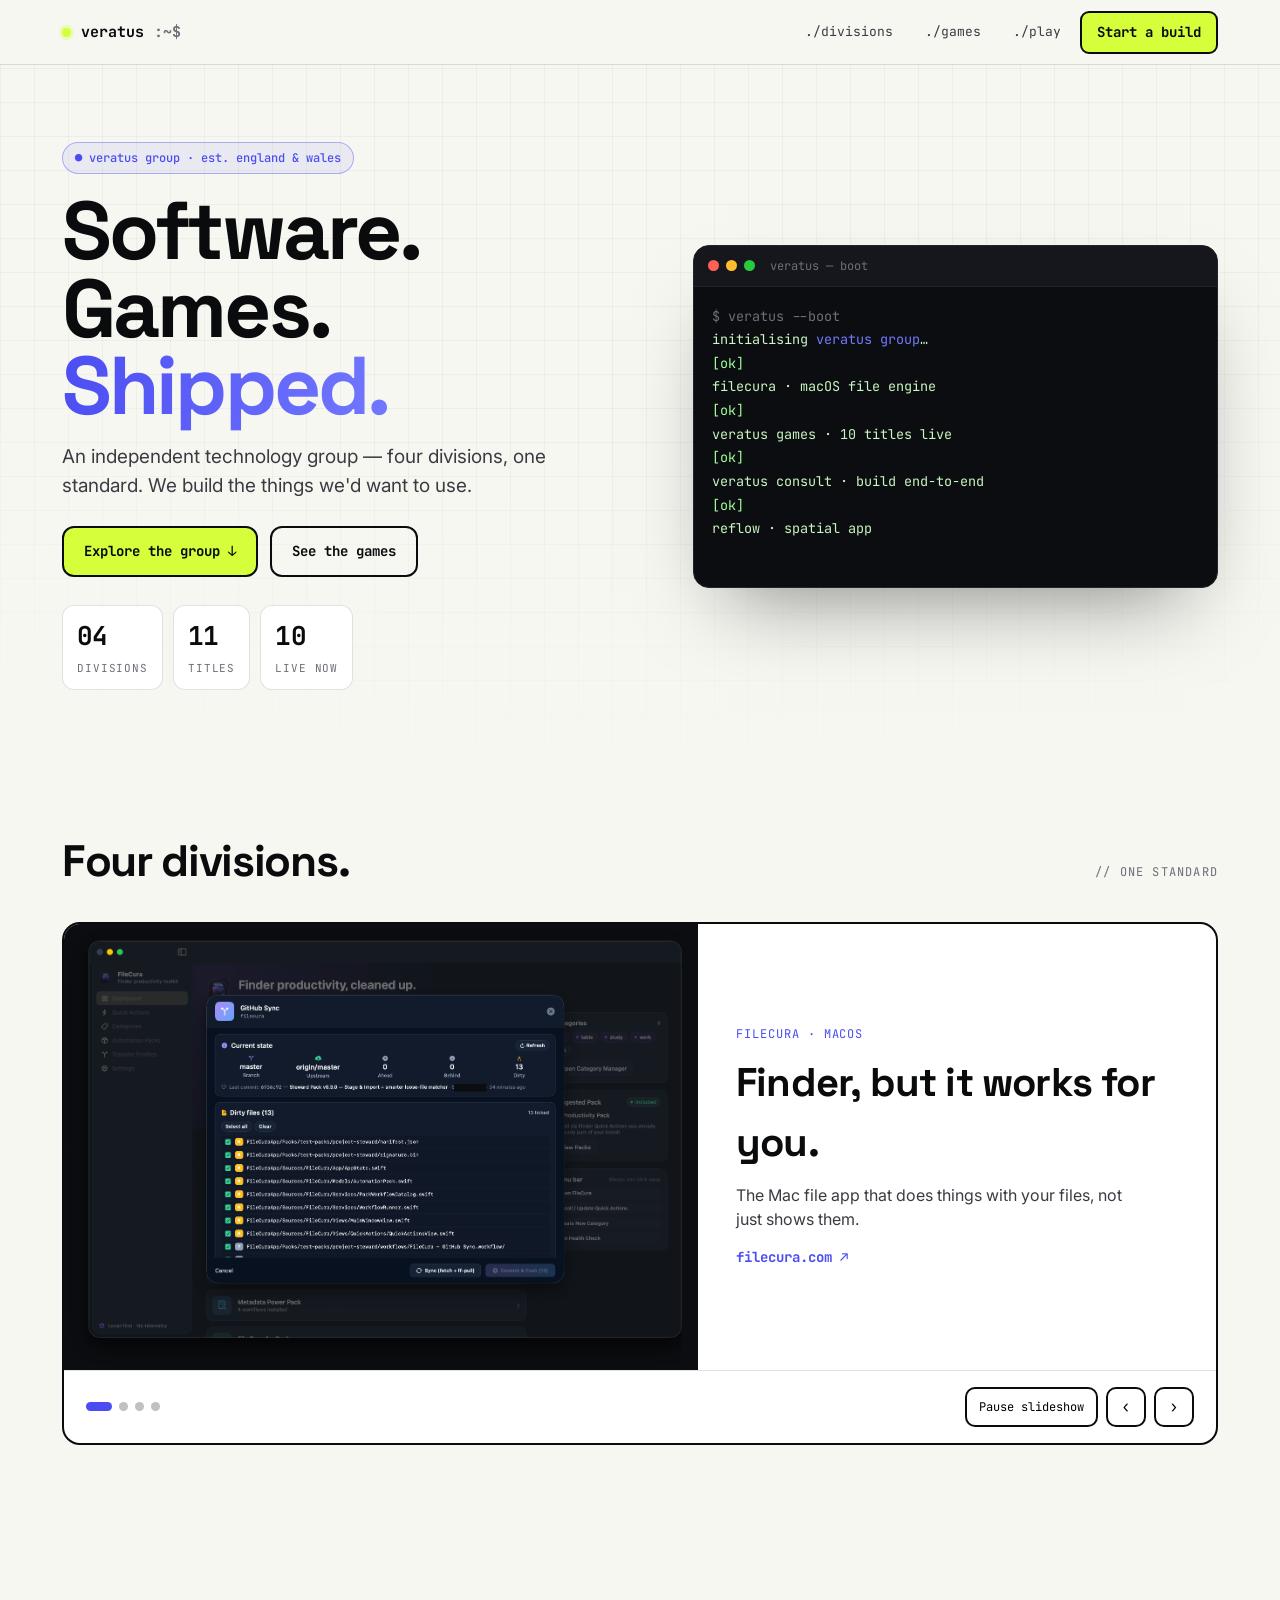
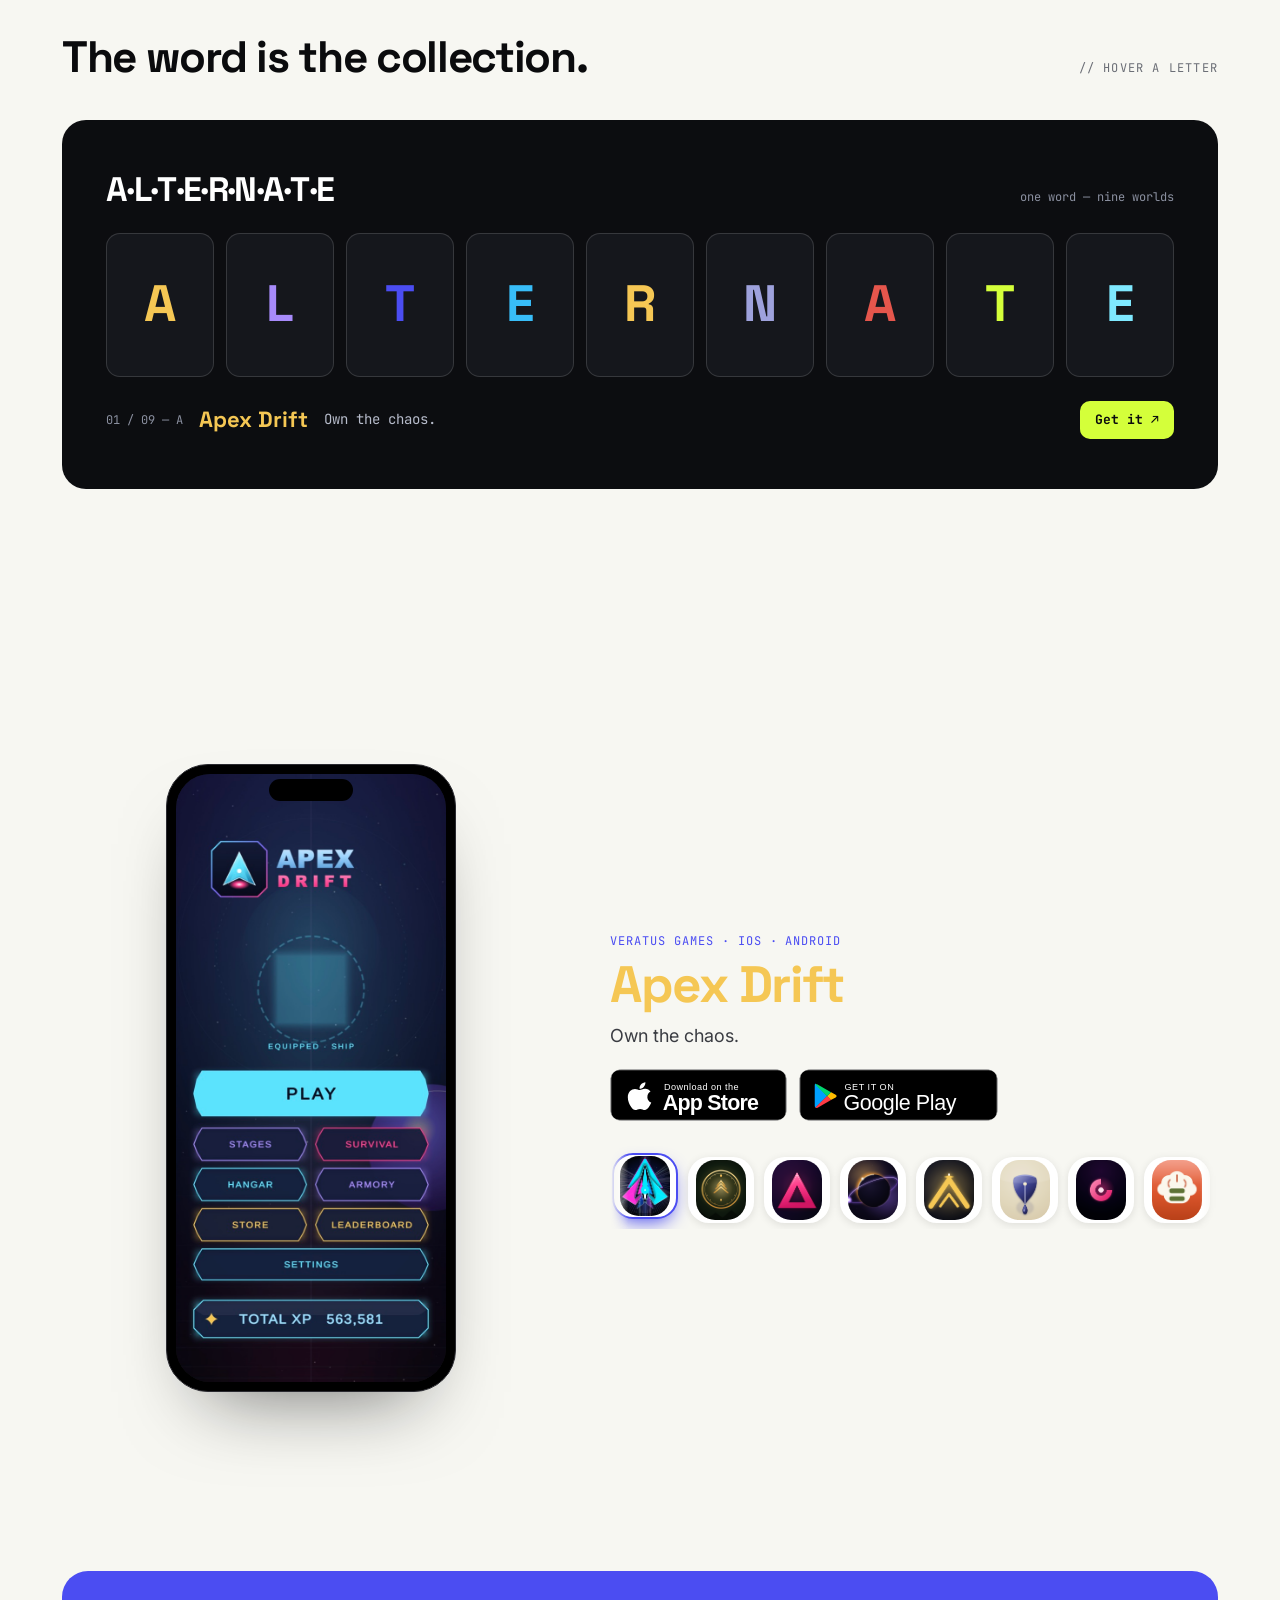
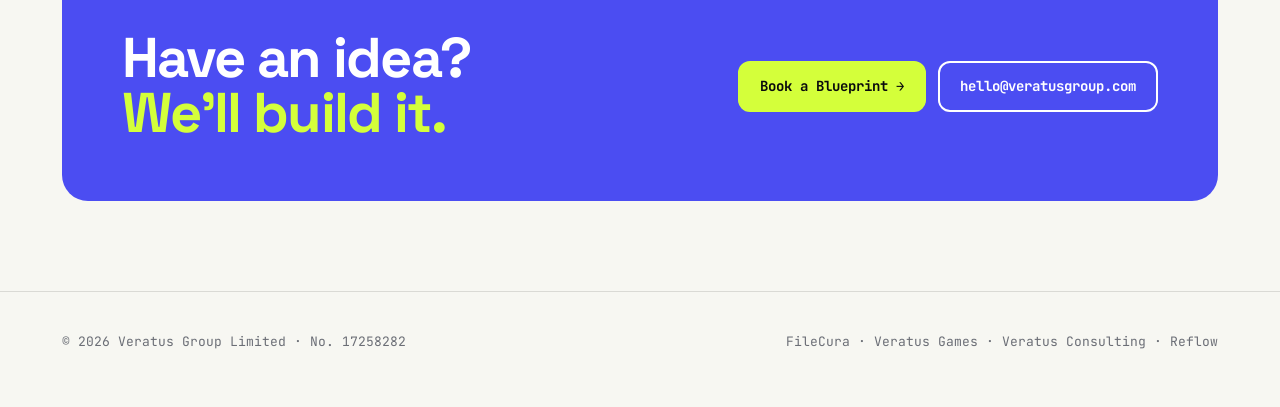
==== commit fbe24d4f: "Fix website keyboard access, reduced motion and usability" ====
--- a/index.html
+++ b/index.html
@@ -94,10 +94,13 @@
 .slide .copy h3{font-family:var(--f-disp);font-size:clamp(26px,3.4vw,40px);margin:0;letter-spacing:-.02em}
 .slide .copy p{color:var(--ink2);font-size:16px;margin:0;max-width:40ch}
 .slide .copy a.go{font-family:var(--f-mono);font-weight:700;font-size:14px;color:var(--indigo);margin-top:6px}
-.ss-ctrl{position:absolute;bottom:16px;right:18px;display:flex;gap:8px;z-index:3}
+.ss-nav{display:flex;align-items:center;justify-content:space-between;gap:16px;padding:16px 22px;border-top:1px solid var(--line);flex-wrap:wrap}
+.ss-ctrl{display:flex;gap:8px;align-items:center}
+.ss-ctrl #ssPause{width:auto;padding:0 12px;font-size:12px}
+.ss-ctrl button:disabled{cursor:default;color:var(--mut)}
 .ss-ctrl button{width:40px;height:40px;border-radius:10px;border:2px solid var(--ink);background:#fff;cursor:pointer;font-size:16px;font-family:var(--f-mono);transition:background .15s}
 .ss-ctrl button:hover{background:var(--lime)}
-.ss-dots{position:absolute;bottom:22px;left:22px;display:flex;gap:7px;z-index:3}
+.ss-dots{display:flex;gap:7px;align-items:center}
 .ss-dots button{width:9px;height:9px;border-radius:50%;border:0;background:rgba(10,11,13,.25);cursor:pointer;padding:0}
 .ss-dots button.on{background:var(--indigo);width:26px;border-radius:999px}
 
@@ -106,8 +109,9 @@
 .alt-head{display:flex;align-items:baseline;justify-content:space-between;gap:12px;flex-wrap:wrap;margin-bottom:8px}
 .alt-head h3{font-family:var(--f-disp);font-size:clamp(22px,3vw,34px);margin:0;letter-spacing:-.02em}
 .alt-head .sub{font-family:var(--f-mono);font-size:12px;color:#8b90a0}
-.alt-word{display:flex;gap:clamp(4px,1vw,12px);flex-wrap:wrap;margin:18px 0 0}
-.alt-l{flex:1 1 60px;min-width:56px;aspect-ratio:3/4;border-radius:14px;border:1px solid rgba(255,255,255,.14);background:#15171c;display:flex;align-items:center;justify-content:center;font-family:var(--f-disp);font-size:clamp(28px,4vw,52px);font-weight:700;cursor:pointer;position:relative;overflow:hidden;transition:transform .2s,border-color .2s}
+.alt-word{list-style:none;padding:0;display:flex;gap:clamp(4px,1vw,12px);flex-wrap:wrap;margin:18px 0 0}
+.alt-word>li{flex:1 1 60px;min-width:56px;display:flex}
+.alt-l{flex:1 1 auto;min-width:0;aspect-ratio:3/4;border-radius:14px;border:1px solid rgba(255,255,255,.14);background:#15171c;display:flex;align-items:center;justify-content:center;font-family:var(--f-disp);font-size:clamp(28px,4vw,52px);font-weight:700;cursor:pointer;position:relative;overflow:hidden;transition:transform .2s,border-color .2s}
 .alt-l .ltr{position:relative;z-index:2;transition:opacity .2s}
 .alt-l img{position:absolute;inset:0;width:100%;height:100%;object-fit:cover;opacity:0;transform:scale(1.08);transition:opacity .25s,transform .4s;z-index:1}
 .alt-l:hover{transform:translateY(-6px)}
@@ -122,11 +126,13 @@
 .alt-panel a{margin-left:auto;font-size:13px;font-weight:700;color:var(--ink);background:var(--lime);padding:9px 15px;border-radius:10px}
 
 /* === SEE IN MOTION · per-game iPhone previews === */
-.motion{display:grid;grid-template-columns:.9fr 1.1fr;gap:clamp(24px,4vw,52px);align-items:center;margin-top:30px}
-@media(max-width:860px){.motion{grid-template-columns:1fr}}
+.motion{display:grid;grid-template-columns:minmax(0,.9fr) minmax(0,1.1fr);gap:clamp(24px,4vw,52px);align-items:center;margin-top:30px}
+@media(max-width:860px){.motion{grid-template-columns:minmax(0,1fr)}}
+.motion>*{min-width:0;max-width:100%}
 .phone{justify-self:center;width:min(290px,80vw);aspect-ratio:9/19.5;background:#000;border-radius:42px;padding:9px;box-shadow:0 40px 80px -40px rgba(10,11,13,.6);border:1px solid #2a2a30;position:relative;transition:transform .7s cubic-bezier(.34,1.12,.28,1);transform-origin:center center}
-.phone.land{transform:rotate(90deg) scale(.6)}
-.phone.land .screen img,.phone.land .screen video{inset:auto;left:50%;top:50%;width:606px;height:272px;transform:translate(-50%,-50%) rotate(-90deg)}
+.phone.land{width:min(377px,100%);aspect-ratio:19.5/9;transform:none;padding:5px;border-radius:25px}
+.phone.land .screen{border-radius:20px}
+.phone.land::before{left:8px;top:50%;width:13px;height:50px;transform:translateY(-50%)}
 .phone::before{content:"";position:absolute;top:14px;left:50%;transform:translateX(-50%);width:84px;height:22px;background:#000;border-radius:999px;z-index:3}
 .phone .screen{width:100%;height:100%;border-radius:34px;overflow:hidden;background:#111;position:relative}
 .phone .screen img,.phone .screen video{width:100%;height:100%;object-fit:cover;display:block;position:absolute;inset:0;opacity:0;transition:opacity .35s}
@@ -139,7 +145,7 @@
 .motion .panel .get a.badge img{height:52px;width:auto;display:block;border-radius:12px}
 .motion .panel .get a.badge:hover{transform:translateY(-2px)}
 .motion .panel .get .soon{font-family:var(--f-mono);font-size:12px;color:var(--mut);border:1px dashed var(--line);border-radius:12px;padding:0 16px;height:52px;display:inline-flex;align-items:center}
-.islider{display:flex;gap:10px;overflow-x:auto;padding:14px 2px 6px;margin-top:22px;scroll-snap-type:x mandatory;-webkit-mask:linear-gradient(90deg,transparent,#000 3%,#000 97%,transparent)}
+.islider{max-width:100%;display:flex;gap:10px;overflow-x:auto;padding:14px 2px 6px;margin-top:22px;scroll-snap-type:x mandatory;-webkit-mask:linear-gradient(90deg,transparent,#000 3%,#000 97%,transparent)}
 .islider::-webkit-scrollbar{height:0}
 .ic{flex:0 0 auto;width:66px;height:66px;border-radius:21px;overflow:hidden;border:2px solid transparent;background:#fff;cursor:pointer;scroll-snap-align:center;transition:transform .15s,border-color .15s;box-shadow:0 2px 8px rgba(10,11,13,.1)}
 .ic img{width:100%;height:100%;object-fit:cover;display:block;border-radius:19px}
@@ -162,7 +168,10 @@
 .switcher{position:fixed;left:50%;bottom:16px;transform:translateX(-50%);z-index:90;background:var(--ink);color:#fff;font-family:var(--f-mono);font-size:12px;border-radius:999px;padding:7px 8px;display:flex;gap:4px;box-shadow:0 14px 30px -12px rgba(0,0,0,.5)}
 .switcher a{padding:6px 11px;border-radius:999px;color:#b7bccb}
 .switcher a.on{background:var(--lime);color:var(--ink);font-weight:700}
-@media(prefers-reduced-motion:reduce){*{animation:none!important}.cursor{animation:none}}
+@media(prefers-reduced-motion:reduce){*,*::before,*::after{animation:none!important;transition:none!important}html{scroll-behavior:auto!important}.reveal{opacity:1;transform:none}.cursor{animation:none}}
+
+:where(a,button,input,select):focus-visible{outline:3px solid var(--indigo);outline-offset:4px}
+[id]{scroll-margin-top:84px}
 </style>
 </head>
 <body>
@@ -203,10 +212,10 @@
 
 <section id="divisions"><div class="wrap">
   <div class="sh reveal"><h2>Four divisions.</h2><span class="tag">// one standard</span></div>
-  <div class="slideshow reveal">
+  <div class="slideshow reveal" role="region" aria-roledescription="carousel" aria-label="Veratus brands and products">
     <div class="slides" id="slides"></div>
-    <div class="ss-dots" id="ssDots"></div>
-    <div class="ss-ctrl"><button id="ssPrev" aria-label="Previous">‹</button><button id="ssNext" aria-label="Next">›</button></div>
+    <div class="ss-nav"><div class="ss-dots" id="ssDots" role="group" aria-label="Choose a slide"></div>
+    <div class="ss-ctrl"><button type="button" id="ssPause" aria-controls="slides">Pause slideshow</button><button type="button" id="ssPrev" aria-label="Previous slide">‹</button><button type="button" id="ssNext" aria-label="Next slide">›</button></div></div>
   </div>
 </div></section>
 
@@ -214,7 +223,7 @@
   <div class="sh reveal"><h2>The word is the collection.</h2><span class="tag">// hover a letter</span></div>
   <div class="alt-wrap reveal">
     <div class="alt-head"><h3>A·L·T·E·R·N·A·T·E</h3><span class="sub mono">one word — nine worlds</span></div>
-    <div class="alt-word" id="altWord" role="list" aria-label="ALTERNATE: nine Veratus Games titles"></div>
+    <ul class="alt-word" id="altWord" role="list" aria-label="ALTERNATE: nine Veratus Games titles"></ul>
     <div class="alt-panel" id="altPanel"></div>
   </div>
 </div></section>
@@ -228,7 +237,7 @@
       <h3 id="mName">Apex Drift</h3>
       <p class="slogan" id="mSlogan">Own the chaos.</p>
       <div class="get" id="mGet"></div>
-      <div class="islider" id="islider" role="tablist" aria-label="Choose a game"></div>
+      <div class="islider" id="islider" role="group" aria-label="Choose a game"></div>
     </div>
   </div>
 </div></section>
@@ -250,7 +259,15 @@
 
 <script>
 document.documentElement.classList.add('js');
-var reduce=window.matchMedia('(prefers-reduced-motion: reduce)').matches;
+var motionPreference=window.matchMedia('(prefers-reduced-motion: reduce)');
+var reduce=motionPreference.matches;
+function updateMotionPreference(event){
+  reduce=event.matches;
+  if(reduce) document.querySelectorAll('video').forEach(function(v){v.pause();});
+  document.dispatchEvent(new Event('veratusmotionchange'));
+}
+if(motionPreference.addEventListener) motionPreference.addEventListener('change',updateMotionPreference);
+else if(motionPreference.addListener) motionPreference.addListener(updateMotionPreference);
 
 /* ---- shared game data ---- */
 var GAMES=[
@@ -289,6 +306,7 @@
   if(reduce){ el.innerHTML=lines.join('')+'<span class="cursor"></span>'; return; }
   var i=0;
   function next(){
+    if(reduce){el.innerHTML=lines.join('')+'<span class="cursor"></span>';return;}
     if(i>=lines.length){ el.insertAdjacentHTML('beforeend','<span class="cursor"></span>'); return; }
     el.insertAdjacentHTML('beforeend', lines[i]); i++;
     setTimeout(next, 420 + Math.min(i*30,260));
@@ -299,19 +317,39 @@
 /* ---- divisions slideshow ---- */
 (function(){
   var slides=document.getElementById('slides'),dots=document.getElementById('ssDots');if(!slides)return;
+  var carousel=slides.parentElement,pause=document.getElementById('ssPause');
+  var n=DIVS.length,cur=0,timer,hovered=false,userPaused=false;
   DIVS.forEach(function(d,i){
-    var s=document.createElement('div');s.className='slide'+(i===0?' on':'');
+    var s=document.createElement('div');s.className='slide';
+    s.setAttribute('role','group');s.setAttribute('aria-roledescription','slide');s.setAttribute('aria-label',(i+1)+' of '+n+': '+d.name);
     var media=d.graphic?'<div class="media" style="background:linear-gradient(135deg,var(--indigo),#2a1d8f);display:flex;align-items:center;justify-content:center"><span style="font-family:var(--f-mono);font-weight:700;font-size:clamp(48px,7vw,96px);color:var(--lime)">{ }</span></div>':'<div class="media'+(d.center?' center':'')+'"><img src="'+d.img+'" alt="'+d.name+'" loading="lazy"></div>';
     s.innerHTML=media+'<div class="copy"><span class="tag">'+d.tag+'</span><h3>'+d.name+'</h3><p>'+d.line+'</p><a class="go" href="'+d.url+'">'+d.link+' ↗</a></div>';
     slides.appendChild(s);
-    var b=document.createElement('button');b.className=(i===0?'on':'');b.setAttribute('aria-label','Slide '+(i+1));b.onclick=function(){go(i);};dots.appendChild(b);
+    var b=document.createElement('button');b.type='button';b.setAttribute('aria-label','Show '+d.name);b.onclick=function(){go(i);};dots.appendChild(b);
   });
-  var n=DIVS.length,cur=0,timer;
-  function go(i){cur=(i+n)%n;[].forEach.call(slides.children,function(s,j){s.classList.toggle('on',j===cur);});[].forEach.call(dots.children,function(d,j){d.classList.toggle('on',j===cur);});restart();}
-  function restart(){if(reduce)return;clearInterval(timer);timer=setInterval(function(){go(cur+1);},5000);}
+  function restart(){
+    clearInterval(timer);
+    pause.disabled=reduce;
+    pause.textContent=reduce?'Autoplay off':userPaused?'Resume slideshow':'Pause slideshow';
+    if(reduce||userPaused||hovered||carousel.contains(document.activeElement)||document.hidden)return;
+    timer=setInterval(function(){go(cur+1);},5000);
+  }
+  function go(i){
+    cur=(i+n)%n;
+    [].forEach.call(slides.children,function(s,j){var active=j===cur;s.classList.toggle('on',active);s.setAttribute('aria-hidden',!active);s.inert=!active;});
+    [].forEach.call(dots.children,function(d,j){d.classList.toggle('on',j===cur);d.setAttribute('aria-pressed',j===cur);});
+    restart();
+  }
   document.getElementById('ssPrev').onclick=function(){go(cur-1);};
   document.getElementById('ssNext').onclick=function(){go(cur+1);};
-  restart();
+  pause.onclick=function(){userPaused=!userPaused;restart();};
+  carousel.addEventListener('mouseenter',function(){hovered=true;restart();});
+  carousel.addEventListener('mouseleave',function(){hovered=false;restart();});
+  carousel.addEventListener('focusin',restart);
+  carousel.addEventListener('focusout',function(){setTimeout(restart,0);});
+  document.addEventListener('visibilitychange',restart);
+  document.addEventListener('veratusmotionchange',restart);
+  go(0);
 })();
 
 /* ---- ALTERNATE acrostic ---- */
@@ -320,11 +358,11 @@
   function show(g,n){ panel.innerHTML='<span class="num">'+String(n+1).padStart(2,'0')+' / 09 — '+g.L+'</span><span class="nm" style="color:'+g.a+'">'+g.name+'</span><span class="ln">'+g.line+'</span><a href="'+g.ios+'" target="_blank" rel="noopener">Get it ↗</a>'; }
   GAMES.forEach(function(g,n){
     var c=document.createElement('a'); c.className='alt-l'; c.href=g.ios; c.target='_blank'; c.rel='noopener';
-    c.style.setProperty('--a',g.a); c.setAttribute('role','listitem'); c.setAttribute('aria-label',g.name);
+    c.style.setProperty('--a',g.a); c.setAttribute('aria-label',g.name);
     c.innerHTML='<span class="ltr" style="color:'+g.a+'">'+g.L+'</span><img src="assets-v2/posters/'+g.id+'.jpg" alt="" loading="lazy">';
     c.addEventListener('mouseenter',function(){show(g,n);});
     c.addEventListener('focus',function(){show(g,n);});
-    word.appendChild(c);
+    var item=document.createElement('li');item.appendChild(c);word.appendChild(item);
   });
   show(GAMES[0],0);
 })();
@@ -346,7 +384,7 @@
     var g=GAMES[i];
     phone.classList.toggle('land', !!LANDSCAPE[g.id]);
     [].forEach.call(screen.children,function(l,j){var on=j===i;l.classList.toggle('on',on);if(l.tagName==='VIDEO'){if(on){l.preload='auto';if(!reduce){var p=l.play&&l.play();if(p&&p.catch)p.catch(function(){});}}else{l.pause&&l.pause();}}});
-    [].forEach.call(islider.children,function(c,j){c.classList.toggle('on',j===i);c.setAttribute('aria-selected',j===i);});
+    [].forEach.call(islider.children,function(c,j){c.classList.toggle('on',j===i);c.setAttribute('aria-pressed',j===i);});
     tag.textContent='Veratus Games · '+(g.android?'iOS · Android':'iOS');
     name.textContent=g.name;name.style.color=g.a;
     slog.textContent=g.line;
@@ -355,7 +393,7 @@
     get.innerHTML=ios+and;
   }
   GAMES.forEach(function(g,i){
-    var c=document.createElement('button');c.className='ic'+(i===0?' on':'');c.type='button';c.setAttribute('role','tab');c.setAttribute('aria-label',g.name);
+    var c=document.createElement('button');c.className='ic'+(i===0?' on':'');c.type='button';c.setAttribute('aria-label',g.name);
     c.innerHTML='<img src="assets-v2/icons/'+g.id+'.png" alt="'+g.name+'">';
     c.addEventListener('click',function(){select(i);});
     c.addEventListener('mouseenter',function(){select(i);});
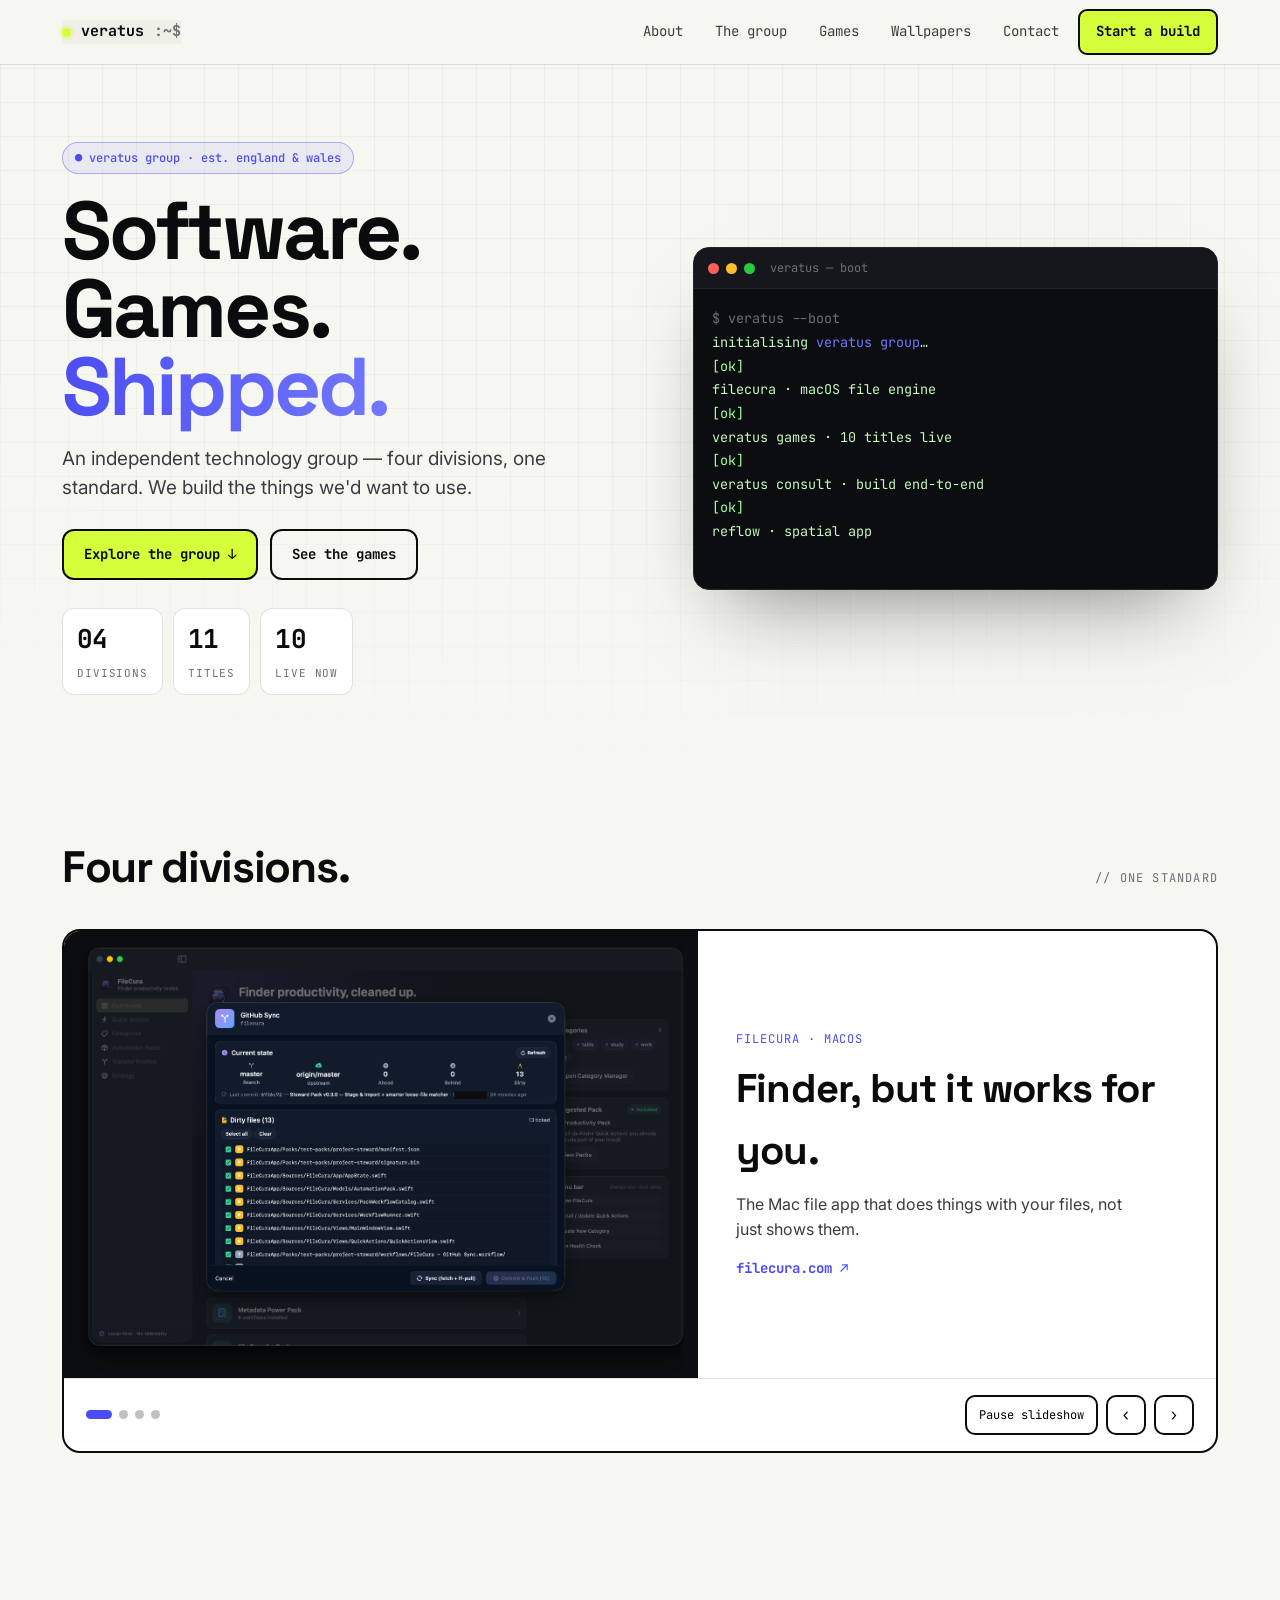
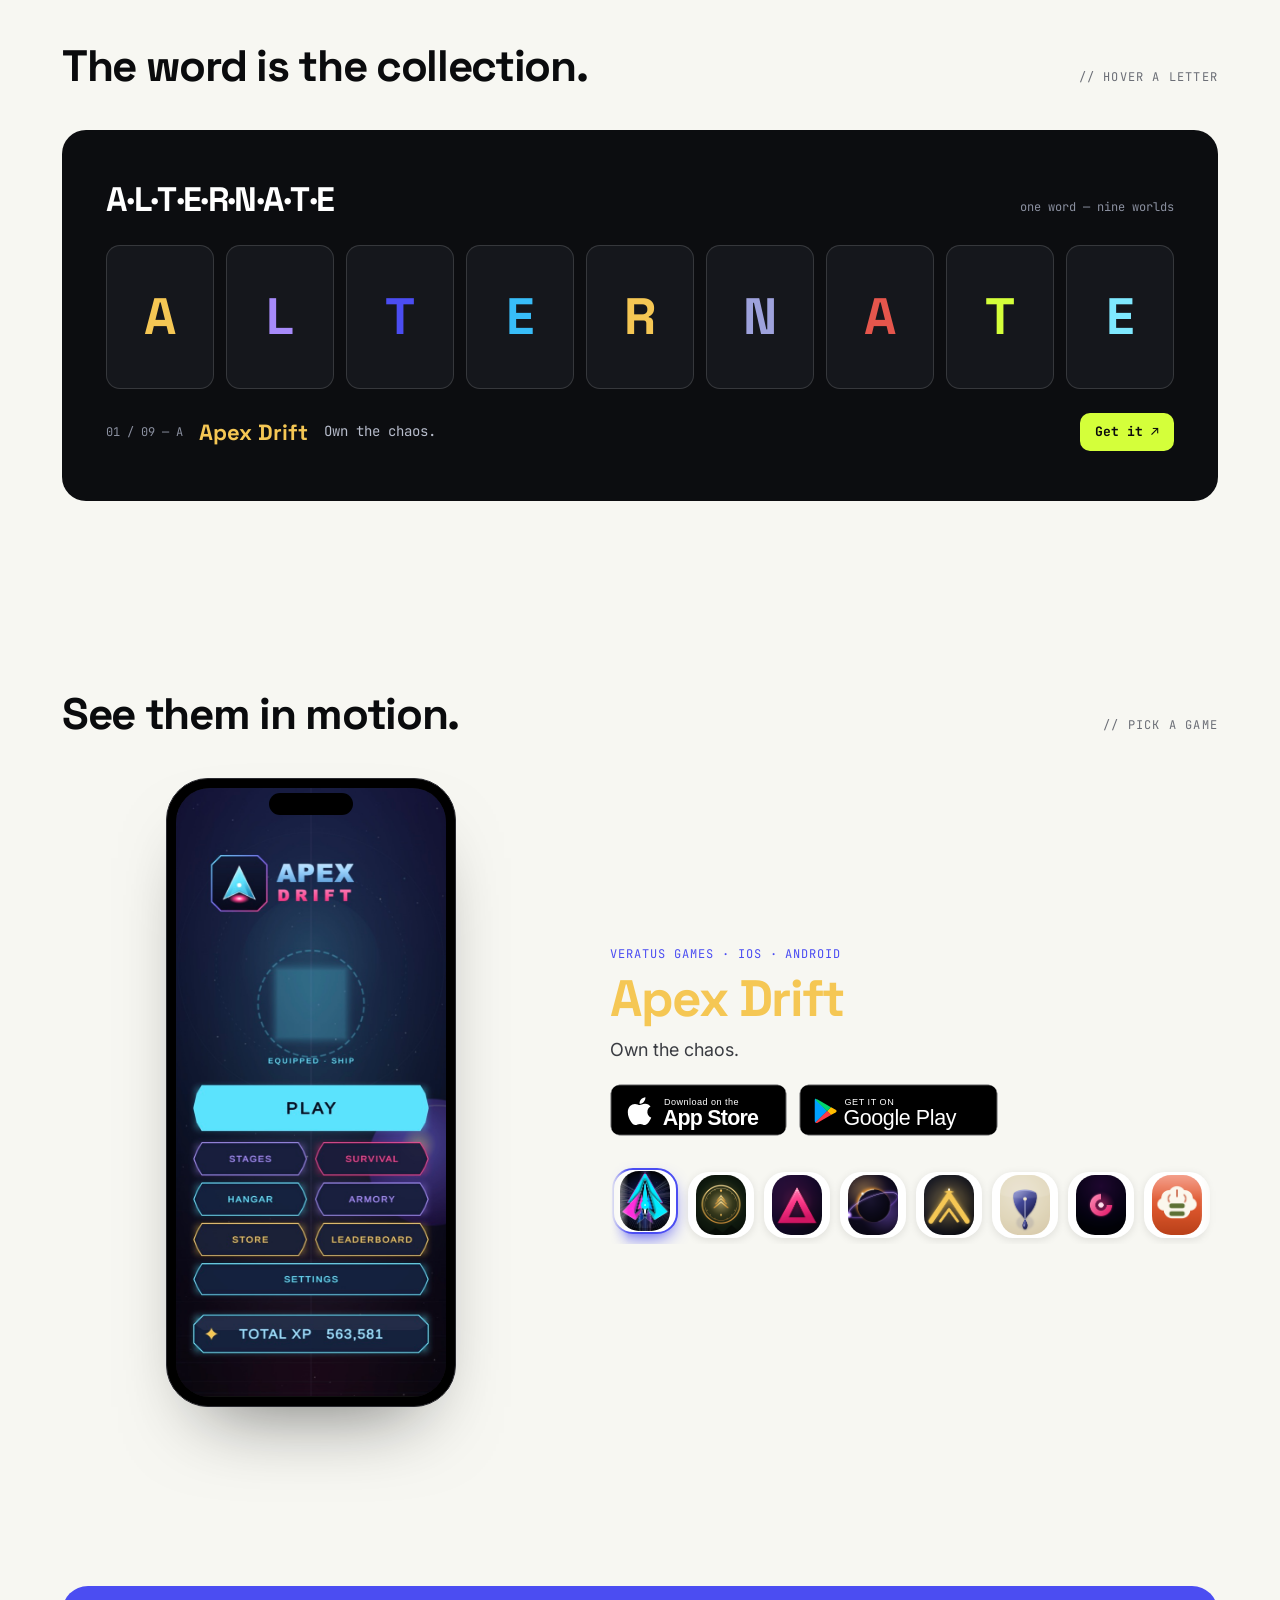
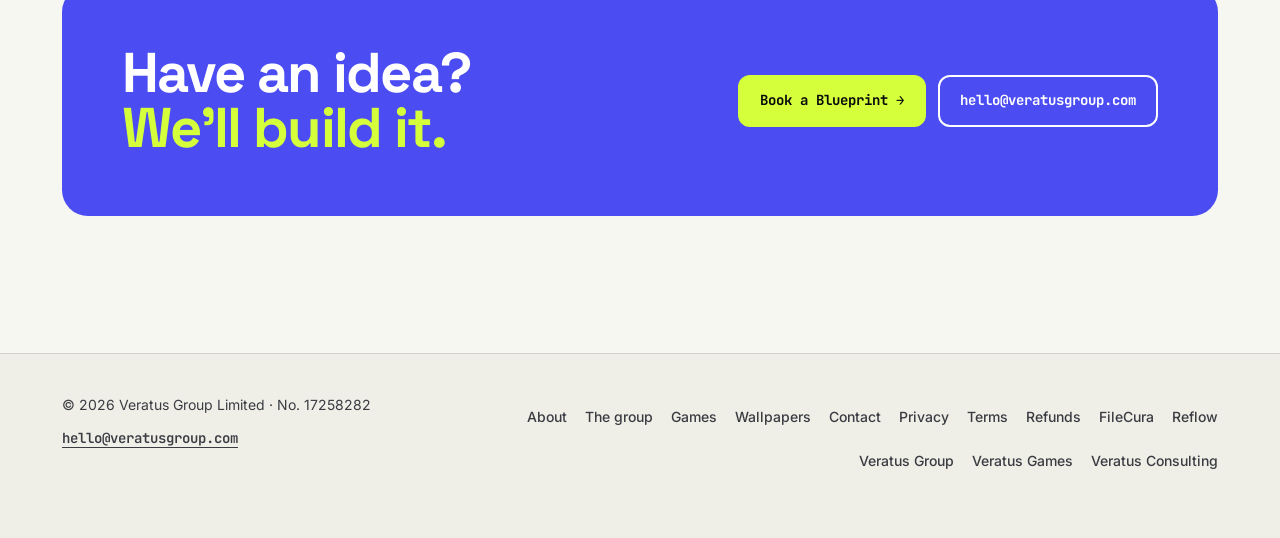
==== commit 825af6f4: "Apply current site design to all known public pages" ====
--- a/index.html
+++ b/index.html
@@ -7,184 +7,29 @@
 <meta name="description" content="An independent technology group — four divisions, one standard. Software, games, services, shipped.">
 <link rel="preconnect" href="https://fonts.googleapis.com"><link rel="preconnect" href="https://fonts.gstatic.com" crossorigin>
 <link rel="stylesheet" href="https://fonts.googleapis.com/css2?family=Space+Grotesk:wght@500;600;700&family=JetBrains+Mono:wght@400;500;700&family=Inter:wght@400;500;600&display=swap">
-<style>
-/* ===== VERATUS GROUP · BOOT SEQUENCE (geeky / terminal pop) ===== */
-:root{
-  --bg:#F7F7F2; --bg2:#EFEFE8; --ink:#0A0B0D; --ink2:#3A3C42; --mut:#6B6E76; --line:rgba(10,11,13,.12);
-  --indigo:#4B4DF2; --lime:#D4FF3A; --gold:#FFC23D; --term:#0C0D10;
-  --f-disp:'Space Grotesk',system-ui,sans-serif; --f-mono:'JetBrains Mono',ui-monospace,monospace; --f-body:'Inter',system-ui,sans-serif;
-  --r:18px; --max:1240px;
-}
-*{box-sizing:border-box}
-html{scroll-behavior:smooth}
-body{margin:0;background:var(--bg);color:var(--ink);font-family:var(--f-body);-webkit-font-smoothing:antialiased;line-height:1.5;overflow-x:hidden}
-body::before{content:"";position:fixed;inset:0;z-index:-1;pointer-events:none;
-  background-image:linear-gradient(rgba(10,11,13,.035) 1px,transparent 1px),linear-gradient(90deg,rgba(10,11,13,.035) 1px,transparent 1px);
-  background-size:34px 34px;mask:radial-gradient(120% 90% at 50% 0%,#000 55%,transparent 100%)}
-a{color:inherit;text-decoration:none}
-.wrap{max-width:var(--max);margin:0 auto;padding:0 clamp(18px,4vw,42px)}
-.mono{font-family:var(--f-mono)}
-.btn{display:inline-flex;align-items:center;gap:9px;font-family:var(--f-mono);font-weight:700;font-size:14px;padding:13px 20px;border-radius:12px;border:2px solid var(--ink);background:var(--ink);color:var(--bg);cursor:pointer;transition:transform .15s,box-shadow .15s}
-.btn:hover{transform:translate(-2px,-2px);box-shadow:5px 5px 0 var(--indigo)}
-.btn.lime{background:var(--lime);color:var(--ink);border-color:var(--ink)}
-.btn.lime:hover{box-shadow:5px 5px 0 var(--ink)}
-.btn.ghost{background:transparent;color:var(--ink)}
-.btn.ghost:hover{box-shadow:5px 5px 0 var(--gold)}
-.btn.sm{padding:10px 15px;font-size:13px;border-radius:10px}
-.btn.off{opacity:.45;border-style:dashed;background:transparent;color:var(--ink);cursor:not-allowed}
-.btn.off:hover{transform:none;box-shadow:none}
-
-/* nav */
-nav.bar{position:sticky;top:0;z-index:60;background:rgba(247,247,242,.82);backdrop-filter:blur(12px);border-bottom:1px solid var(--line)}
-nav.bar .wrap{display:flex;align-items:center;justify-content:space-between;height:64px}
-.brand{display:flex;align-items:center;gap:10px;font-family:var(--f-mono);font-weight:700;font-size:15px}
-.brand .dot{width:9px;height:9px;border-radius:50%;background:var(--lime);box-shadow:0 0 0 3px rgba(212,255,58,.3);animation:blink 1.4s steps(2) infinite}
-@keyframes blink{50%{opacity:.25}}
-.nav-links{display:flex;gap:6px;align-items:center;font-family:var(--f-mono);font-size:13px}
-.nav-links a{padding:9px 13px;border-radius:9px;color:var(--ink2)}
-.nav-links a:hover{background:var(--bg2);color:var(--ink)}
-@media(max-width:820px){.nav-links a:not(.cta){display:none}}
-
-/* hero */
-.hero{padding:clamp(40px,6vw,80px) 0 clamp(24px,4vw,48px)}
-.hero .grid{display:grid;grid-template-columns:1.05fr .95fr;gap:clamp(24px,4vw,52px);align-items:center}
-@media(max-width:900px){.hero .grid{grid-template-columns:1fr}}
-.kicker{display:inline-flex;align-items:center;gap:8px;font-family:var(--f-mono);font-size:12px;font-weight:500;color:var(--indigo);border:1px solid rgba(75,77,242,.4);background:rgba(75,77,242,.08);padding:6px 12px;border-radius:999px}
-h1{font-family:var(--f-disp);font-size:clamp(44px,6.4vw,82px);line-height:.95;letter-spacing:-.035em;font-weight:700;margin:18px 0 0}
-h1 .fill{background:linear-gradient(100deg,var(--indigo),#7378FF);-webkit-background-clip:text;background-clip:text;color:transparent}
-.hero p.lede{color:var(--ink2);font-size:clamp(16px,1.7vw,19px);max-width:42ch;margin:18px 0 0}
-.hero .cta{display:flex;gap:12px;flex-wrap:wrap;margin-top:26px}
-.stats{display:flex;gap:10px;flex-wrap:wrap;margin-top:28px}
-.stat{font-family:var(--f-mono);border:1px solid var(--line);border-radius:12px;padding:10px 14px;background:#fff}
-.stat b{display:block;font-size:26px;font-weight:700;letter-spacing:-.02em}
-.stat span{font-size:11px;color:var(--mut);text-transform:uppercase;letter-spacing:.08em}
-
-/* terminal */
-.term{background:var(--term);border-radius:16px;overflow:hidden;box-shadow:0 40px 80px -36px rgba(10,11,13,.5);border:1px solid #23252c}
-.term-top{display:flex;align-items:center;gap:7px;padding:11px 14px;background:#15171c;border-bottom:1px solid #23252c}
-.term-top i{width:11px;height:11px;border-radius:50%}
-.term-top i:nth-child(1){background:#FF5F56}.term-top i:nth-child(2){background:#FFBD2E}.term-top i:nth-child(3){background:#27C93F}
-.term-top span{margin-left:8px;font-family:var(--f-mono);font-size:12px;color:#6b7078}
-.term-body{padding:18px 18px 22px;font-family:var(--f-mono);font-size:13.5px;line-height:1.75;color:#C7F6C0;min-height:300px}
-.term-body .l{display:block;white-space:pre-wrap}
-.term-body .c{color:#7378FF}.term-body .ok{color:#9DFF9A}.term-body .g{color:var(--gold)}.term-body .d{color:#6b7078}
-.term-body .alt{color:var(--lime);font-weight:700}
-.cursor{display:inline-block;width:9px;height:17px;background:var(--lime);vertical-align:-3px;animation:blink 1s steps(2) infinite}
-
-/* section scaffolding */
-section{padding:clamp(48px,7vw,92px) 0}
-.sh{display:flex;align-items:baseline;justify-content:space-between;gap:16px;flex-wrap:wrap}
-.sh h2{font-family:var(--f-disp);font-size:clamp(26px,3.6vw,44px);letter-spacing:-.03em;margin:0;font-weight:700}
-.sh .tag{font-family:var(--f-mono);font-size:12px;color:var(--mut);text-transform:uppercase;letter-spacing:.1em}
-.reveal{opacity:0;transform:translateY(20px);transition:opacity .6s,transform .6s}
-.reveal.in{opacity:1;transform:none}
-html:not(.js) .reveal{opacity:1;transform:none}
-
-/* === DIVISIONS · app slideshow === */
-.slideshow{margin-top:28px;position:relative;border:2px solid var(--ink);border-radius:var(--r);overflow:hidden;background:#fff}
-.slides{position:relative;min-height:380px}
-.slide{position:absolute;inset:0;display:grid;grid-template-columns:1.1fr .9fr;opacity:0;visibility:hidden;transition:opacity .5s}
-.slide.on{opacity:1;visibility:visible;position:relative}
-@media(max-width:760px){.slide,.slide.on{grid-template-columns:1fr}}
-.slide .media{background:var(--term);overflow:hidden;min-height:220px}
-.slide .media img{width:100%;height:100%;object-fit:cover;object-position:left top}
-.slide .media.center img{object-position:center}
-.slide .copy{padding:clamp(22px,3vw,40px);display:flex;flex-direction:column;justify-content:center;gap:10px}
-.slide .copy .tag{font-family:var(--f-mono);font-size:12px;color:var(--indigo);text-transform:uppercase;letter-spacing:.08em}
-.slide .copy h3{font-family:var(--f-disp);font-size:clamp(26px,3.4vw,40px);margin:0;letter-spacing:-.02em}
-.slide .copy p{color:var(--ink2);font-size:16px;margin:0;max-width:40ch}
-.slide .copy a.go{font-family:var(--f-mono);font-weight:700;font-size:14px;color:var(--indigo);margin-top:6px}
-.ss-nav{display:flex;align-items:center;justify-content:space-between;gap:16px;padding:16px 22px;border-top:1px solid var(--line);flex-wrap:wrap}
-.ss-ctrl{display:flex;gap:8px;align-items:center}
-.ss-ctrl #ssPause{width:auto;padding:0 12px;font-size:12px}
-.ss-ctrl button:disabled{cursor:default;color:var(--mut)}
-.ss-ctrl button{width:40px;height:40px;border-radius:10px;border:2px solid var(--ink);background:#fff;cursor:pointer;font-size:16px;font-family:var(--f-mono);transition:background .15s}
-.ss-ctrl button:hover{background:var(--lime)}
-.ss-dots{display:flex;gap:7px;align-items:center}
-.ss-dots button{width:9px;height:9px;border-radius:50%;border:0;background:rgba(10,11,13,.25);cursor:pointer;padding:0}
-.ss-dots button.on{background:var(--indigo);width:26px;border-radius:999px}
-
-/* ALTERNATE acrostic */
-.alt-wrap{margin-top:30px;background:var(--term);border-radius:24px;padding:clamp(22px,4vw,44px);color:#fff;position:relative;overflow:hidden}
-.alt-head{display:flex;align-items:baseline;justify-content:space-between;gap:12px;flex-wrap:wrap;margin-bottom:8px}
-.alt-head h3{font-family:var(--f-disp);font-size:clamp(22px,3vw,34px);margin:0;letter-spacing:-.02em}
-.alt-head .sub{font-family:var(--f-mono);font-size:12px;color:#8b90a0}
-.alt-word{list-style:none;padding:0;display:flex;gap:clamp(4px,1vw,12px);flex-wrap:wrap;margin:18px 0 0}
-.alt-word>li{flex:1 1 60px;min-width:56px;display:flex}
-.alt-l{flex:1 1 auto;min-width:0;aspect-ratio:3/4;border-radius:14px;border:1px solid rgba(255,255,255,.14);background:#15171c;display:flex;align-items:center;justify-content:center;font-family:var(--f-disp);font-size:clamp(28px,4vw,52px);font-weight:700;cursor:pointer;position:relative;overflow:hidden;transition:transform .2s,border-color .2s}
-.alt-l .ltr{position:relative;z-index:2;transition:opacity .2s}
-.alt-l img{position:absolute;inset:0;width:100%;height:100%;object-fit:cover;opacity:0;transform:scale(1.08);transition:opacity .25s,transform .4s;z-index:1}
-.alt-l:hover{transform:translateY(-6px)}
-.alt-l:hover img{opacity:.95;transform:scale(1)}
-.alt-l:hover .ltr{opacity:0}
-.alt-l::after{content:"";position:absolute;inset:0;z-index:3;box-shadow:inset 0 0 0 2px var(--a,transparent);border-radius:14px;opacity:0;transition:opacity .2s}
-.alt-l:hover::after{opacity:1}
-.alt-panel{margin-top:18px;display:flex;align-items:center;gap:16px;min-height:50px;font-family:var(--f-mono);flex-wrap:wrap}
-.alt-panel .num{font-size:12px;color:#8b90a0}
-.alt-panel .nm{font-family:var(--f-disp);font-size:22px;font-weight:700}
-.alt-panel .ln{color:#b7bccb;font-size:14px}
-.alt-panel a{margin-left:auto;font-size:13px;font-weight:700;color:var(--ink);background:var(--lime);padding:9px 15px;border-radius:10px}
-
-/* === SEE IN MOTION · per-game iPhone previews === */
-.motion{display:grid;grid-template-columns:minmax(0,.9fr) minmax(0,1.1fr);gap:clamp(24px,4vw,52px);align-items:center;margin-top:30px}
-@media(max-width:860px){.motion{grid-template-columns:minmax(0,1fr)}}
-.motion>*{min-width:0;max-width:100%}
-.phone{justify-self:center;width:min(290px,80vw);aspect-ratio:9/19.5;background:#000;border-radius:42px;padding:9px;box-shadow:0 40px 80px -40px rgba(10,11,13,.6);border:1px solid #2a2a30;position:relative;transition:transform .7s cubic-bezier(.34,1.12,.28,1);transform-origin:center center}
-.phone.land{width:min(377px,100%);aspect-ratio:19.5/9;transform:none;padding:5px;border-radius:25px}
-.phone.land .screen{border-radius:20px}
-.phone.land::before{left:8px;top:50%;width:13px;height:50px;transform:translateY(-50%)}
-.phone::before{content:"";position:absolute;top:14px;left:50%;transform:translateX(-50%);width:84px;height:22px;background:#000;border-radius:999px;z-index:3}
-.phone .screen{width:100%;height:100%;border-radius:34px;overflow:hidden;background:#111;position:relative}
-.phone .screen img,.phone .screen video{width:100%;height:100%;object-fit:cover;display:block;position:absolute;inset:0;opacity:0;transition:opacity .35s}
-.phone .screen img.on,.phone .screen video.on{opacity:1}
-.motion .panel .tag{font-family:var(--f-mono);font-size:12px;color:var(--indigo);text-transform:uppercase;letter-spacing:.08em}
-.motion .panel h3{font-family:var(--f-disp);font-size:clamp(30px,4vw,52px);letter-spacing:-.03em;margin:8px 0 0;line-height:1}
-.motion .panel .slogan{color:var(--ink2);font-size:18px;margin:12px 0 0}
-.motion .panel .get{display:flex;gap:12px;flex-wrap:wrap;align-items:center;margin-top:20px}
-.motion .panel .get a.badge{display:block;transition:transform .15s}
-.motion .panel .get a.badge img{height:52px;width:auto;display:block;border-radius:12px}
-.motion .panel .get a.badge:hover{transform:translateY(-2px)}
-.motion .panel .get .soon{font-family:var(--f-mono);font-size:12px;color:var(--mut);border:1px dashed var(--line);border-radius:12px;padding:0 16px;height:52px;display:inline-flex;align-items:center}
-.islider{max-width:100%;display:flex;gap:10px;overflow-x:auto;padding:14px 2px 6px;margin-top:22px;scroll-snap-type:x mandatory;-webkit-mask:linear-gradient(90deg,transparent,#000 3%,#000 97%,transparent)}
-.islider::-webkit-scrollbar{height:0}
-.ic{flex:0 0 auto;width:66px;height:66px;border-radius:21px;overflow:hidden;border:2px solid transparent;background:#fff;cursor:pointer;scroll-snap-align:center;transition:transform .15s,border-color .15s;box-shadow:0 2px 8px rgba(10,11,13,.1)}
-.ic img{width:100%;height:100%;object-fit:cover;display:block;border-radius:19px}
-.ic:hover{transform:translateY(-3px)}
-.ic.on{border-color:var(--indigo);transform:translateY(-4px);box-shadow:0 8px 18px -6px var(--indigo)}
-
-/* CTA band */
-.band{background:var(--indigo);color:#fff;border-radius:26px;padding:clamp(32px,5vw,60px);display:grid;grid-template-columns:1.3fr 1fr;gap:28px;align-items:center}
-@media(max-width:760px){.band{grid-template-columns:1fr}}
-.band h2{font-family:var(--f-disp);font-size:clamp(30px,4.6vw,56px);line-height:.98;letter-spacing:-.03em;margin:0}
-.band h2 span{color:var(--lime)}
-.band .r{display:flex;gap:12px;flex-wrap:wrap;justify-content:flex-end}
-.band .btn{background:var(--lime);color:var(--ink);border-color:var(--lime)}
-.band .btn:hover{box-shadow:5px 5px 0 rgba(0,0,0,.3)}
-.band .btn.o{background:transparent;color:#fff;border-color:#fff}
-
-footer{border-top:1px solid var(--line);padding:40px 0 56px;font-family:var(--f-mono);font-size:13px;color:var(--mut)}
-footer .wrap{display:flex;flex-wrap:wrap;gap:16px;justify-content:space-between}
-footer a:hover{color:var(--ink)}
-.switcher{position:fixed;left:50%;bottom:16px;transform:translateX(-50%);z-index:90;background:var(--ink);color:#fff;font-family:var(--f-mono);font-size:12px;border-radius:999px;padding:7px 8px;display:flex;gap:4px;box-shadow:0 14px 30px -12px rgba(0,0,0,.5)}
-.switcher a{padding:6px 11px;border-radius:999px;color:#b7bccb}
-.switcher a.on{background:var(--lime);color:var(--ink);font-weight:700}
-@media(prefers-reduced-motion:reduce){*,*::before,*::after{animation:none!important;transition:none!important}html{scroll-behavior:auto!important}.reveal{opacity:1;transform:none}.cursor{animation:none}}
-
-:where(a,button,input,select):focus-visible{outline:3px solid var(--indigo);outline-offset:4px}
-[id]{scroll-margin-top:84px}
-</style>
+<link rel="stylesheet" href="assets-v2/site.css">
+<link rel="stylesheet" href="assets-v2/home.css">
+<link rel="stylesheet" href="assets-v2/site-shell.css">
 </head>
 <body>
 
-<nav class="bar"><div class="wrap">
-  <a class="brand" href="#top"><span class="dot"></span>veratus<span style="color:var(--mut)">:~$</span></a>
-  <div class="nav-links">
-    <a href="#divisions">./divisions</a>
-    <a href="#alternate">./games</a>
-    <a href="#motion">./play</a>
-    <a class="btn lime cta" href="#build" style="padding:9px 15px">Start a build</a>
-  </div>
+<!-- VERATUS:SITE-HEADER -->
+<a class="site-skip" href="#top">Skip to content</a>
+<nav class="bar site-header" aria-label="Primary"><div class="wrap shell-frame">
+<a class="brand" href="index.html" aria-label="Veratus Group home" aria-current="page"><span class="dot" aria-hidden="true"></span>veratus<span class="brand-prompt" aria-hidden="true">:~$</span></a>
+<div class="nav-links shell-desktop"><a href="about.html">About</a>
+<a href="subsidiaries.html">The group</a>
+<a href="olympus.html">Games</a>
+<a href="wallpapers/">Wallpapers</a>
+<a href="contact.html">Contact</a><a class="btn lime cta shell-cta" href="index.html#build">Start a build</a></div>
+<details class="site-menu"><summary>Menu</summary><div class="shell-mobile-links"><a href="about.html">About</a>
+<a href="subsidiaries.html">The group</a>
+<a href="olympus.html">Games</a>
+<a href="wallpapers/">Wallpapers</a>
+<a href="contact.html">Contact</a><a class="btn lime cta shell-cta" href="index.html#build">Start a build</a></div></details>
 </div></nav>
+
+<!-- /VERATUS:SITE-HEADER -->
 
 <main id="top">
 <header class="hero"><div class="wrap">
@@ -250,10 +95,10 @@
 </div></section>
 </main>
 
-<footer><div class="wrap">
-  <span>© 2026 Veratus Group Limited · No. 17258282</span>
-  <span>FileCura · Veratus Games · Veratus Consulting · Reflow</span>
-</div></footer>
+<!-- VERATUS:SITE-FOOTER -->
+<footer class="site-footer"><div class="wrap shell-footer"><div class="shell-footer-brand"><p>© 2026 Veratus Group Limited · No. 17258282</p><a href="mailto:hello@veratusgroup.com">hello@veratusgroup.com</a></div><nav class="shell-footer-links" aria-label="Footer"><a href="about.html">About</a><a href="subsidiaries.html">The group</a><a href="olympus.html">Games</a><a href="wallpapers/">Wallpapers</a><a href="contact.html">Contact</a><a href="privacy.html">Privacy</a><a href="terms.html">Terms</a><a href="refunds.html">Refunds</a><a href="https://filecura.com">FileCura</a><a href="https://reflowroom.com">Reflow</a><a href="https://veratusgroup.com">Veratus Group</a><a href="https://veratusgames.com">Veratus Games</a><a href="https://veratusconsulting.com">Veratus Consulting</a></nav></div></footer>
+
+<!-- /VERATUS:SITE-FOOTER -->
 
 
 
--- a/assets-v2/site.css
+++ b/assets-v2/site.css
@@ -0,0 +1,116 @@
+/* ===== VERATUS GROUP · BOOT — shared inner-page system ===== */
+:root{
+  --bg:#F7F7F2; --bg2:#EFEFE8; --ink:#0A0B0D; --ink2:#3A3C42; --mut:#6B6E76; --line:rgba(10,11,13,.12);
+  --indigo:#4B4DF2; --lime:#D4FF3A; --gold:#FFC23D; --term:#0C0D10;
+  --f-disp:'Space Grotesk',system-ui,sans-serif; --f-mono:'JetBrains Mono',ui-monospace,monospace; --f-body:'Inter',system-ui,sans-serif;
+  --r:18px; --max:1240px;
+}
+*{box-sizing:border-box}
+html{scroll-behavior:smooth}
+body{margin:0;background:var(--bg);color:var(--ink);font-family:var(--f-body);-webkit-font-smoothing:antialiased;line-height:1.55;overflow-x:hidden}
+body::before{content:"";position:fixed;inset:0;z-index:-1;pointer-events:none;
+  background-image:linear-gradient(rgba(10,11,13,.035) 1px,transparent 1px),linear-gradient(90deg,rgba(10,11,13,.035) 1px,transparent 1px);
+  background-size:34px 34px;mask:radial-gradient(120% 90% at 50% 0%,#000 55%,transparent 100%)}
+a{color:inherit;text-decoration:none}
+.wrap{max-width:var(--max);margin:0 auto;padding:0 clamp(18px,4vw,42px)}
+.mono{font-family:var(--f-mono)}
+img{max-width:100%}
+
+.btn{display:inline-flex;align-items:center;gap:9px;font-family:var(--f-mono);font-weight:700;font-size:14px;padding:13px 20px;border-radius:12px;border:2px solid var(--ink);background:var(--ink);color:var(--bg);cursor:pointer;transition:transform .15s,box-shadow .15s}
+.btn:hover{transform:translate(-2px,-2px);box-shadow:5px 5px 0 var(--indigo)}
+.btn.lime{background:var(--lime);color:var(--ink);border-color:var(--ink)}
+.btn.lime:hover{box-shadow:5px 5px 0 var(--ink)}
+.btn.ghost{background:transparent;color:var(--ink)}
+.btn.ghost:hover{box-shadow:5px 5px 0 var(--gold)}
+.btn.sm{padding:10px 15px;font-size:13px;border-radius:10px}
+
+/* nav */
+nav.bar{position:sticky;top:0;z-index:60;background:rgba(247,247,242,.82);backdrop-filter:blur(12px);border-bottom:1px solid var(--line)}
+nav.bar .wrap{display:flex;align-items:center;justify-content:space-between;height:64px}
+.brand{display:flex;align-items:center;gap:10px;font-family:var(--f-mono);font-weight:700;font-size:15px}
+.brand .dot{width:9px;height:9px;border-radius:50%;background:var(--lime);box-shadow:0 0 0 3px rgba(212,255,58,.3);animation:blink 1.4s steps(2) infinite}
+@keyframes blink{50%{opacity:.25}}
+.nav-links{display:flex;gap:6px;align-items:center;font-family:var(--f-mono);font-size:13px}
+.nav-links a{padding:9px 13px;border-radius:9px;color:var(--ink2)}
+.nav-links a:hover{background:var(--bg2);color:var(--ink)}
+.nav-links a.here{color:var(--ink);background:var(--bg2)}
+@media(max-width:820px){.nav-links a:not(.cta){display:none}}
+
+/* page hero */
+.phero{padding:clamp(34px,5vw,64px) 0 clamp(8px,2vw,20px)}
+.crumb{font-family:var(--f-mono);font-size:12px;color:var(--mut);margin-bottom:14px}
+.crumb a:hover{color:var(--ink)}
+.kicker{display:inline-flex;align-items:center;gap:8px;font-family:var(--f-mono);font-size:12px;font-weight:500;color:var(--indigo);border:1px solid rgba(75,77,242,.4);background:rgba(75,77,242,.08);padding:6px 12px;border-radius:999px}
+h1{font-family:var(--f-disp);font-size:clamp(40px,6vw,76px);line-height:.96;letter-spacing:-.035em;font-weight:700;margin:16px 0 0}
+h1 .fill{background:linear-gradient(100deg,var(--indigo),#7378FF);-webkit-background-clip:text;background-clip:text;color:transparent}
+.lede{color:var(--ink2);font-size:clamp(16px,1.7vw,19px);max-width:60ch;margin:18px 0 0}
+
+/* stats */
+.stats{display:flex;gap:10px;flex-wrap:wrap;margin-top:26px}
+.stat{font-family:var(--f-mono);border:1px solid var(--line);border-radius:12px;padding:10px 14px;background:#fff}
+.stat b{display:block;font-size:26px;font-weight:700;letter-spacing:-.02em}
+.stat span{font-size:11px;color:var(--mut);text-transform:uppercase;letter-spacing:.08em}
+
+/* sections */
+section{padding:clamp(40px,6vw,76px) 0}
+.sh{display:flex;align-items:baseline;justify-content:space-between;gap:16px;flex-wrap:wrap;margin-bottom:22px}
+.sh h2{font-family:var(--f-disp);font-size:clamp(26px,3.6vw,42px);letter-spacing:-.03em;margin:0;font-weight:700}
+.sh .tag{font-family:var(--f-mono);font-size:12px;color:var(--mut);text-transform:uppercase;letter-spacing:.1em}
+
+/* prose */
+.prose{max-width:74ch}
+.prose h2{font-family:var(--f-disp);font-size:clamp(22px,3vw,32px);letter-spacing:-.02em;margin:34px 0 10px}
+.prose h3{font-family:var(--f-disp);font-size:20px;margin:24px 0 6px}
+.prose p{color:var(--ink2);margin:10px 0}
+.prose ul{color:var(--ink2);padding-left:20px;margin:10px 0}
+.prose li{margin:7px 0}
+.prose a{color:var(--indigo);font-weight:600}
+.prose a:hover{text-decoration:underline}
+.prose strong{color:var(--ink)}
+
+/* cards */
+.grid3{display:grid;grid-template-columns:repeat(3,1fr);gap:16px}
+.grid2{display:grid;grid-template-columns:repeat(2,1fr);gap:16px}
+@media(max-width:820px){.grid3{grid-template-columns:1fr}.grid2{grid-template-columns:1fr}}
+.card{border:2px solid var(--ink);border-radius:var(--r);background:#fff;padding:22px;transition:transform .15s,box-shadow .15s}
+.card:hover{transform:translate(-2px,-2px);box-shadow:5px 5px 0 var(--indigo)}
+.card .n{font-family:var(--f-mono);font-size:12px;color:var(--indigo)}
+.card h3{font-family:var(--f-disp);font-size:21px;margin:8px 0 0;letter-spacing:-.01em}
+.card p{color:var(--ink2);font-size:14.5px;margin:8px 0 0}
+.card a.go{font-family:var(--f-mono);font-weight:700;font-size:13px;color:var(--indigo);display:inline-block;margin-top:12px}
+
+/* division rows */
+.divrow{display:grid;grid-template-columns:1fr;gap:14px;margin-top:8px}
+.div{display:grid;grid-template-columns:auto 1fr auto;gap:18px;align-items:center;border:1px solid var(--line);border-radius:var(--r);background:#fff;padding:18px 22px;transition:border-color .15s,transform .15s}
+.div:hover{border-color:var(--ink);transform:translateX(3px)}
+.div .ix{font-family:var(--f-mono);font-size:12px;color:var(--mut)}
+.div h3{font-family:var(--f-disp);font-size:22px;margin:0;letter-spacing:-.01em}
+.div p{color:var(--ink2);font-size:14px;margin:4px 0 0;max-width:62ch}
+.div .tag{font-family:var(--f-mono);font-size:11px;color:var(--indigo);text-transform:uppercase;letter-spacing:.08em}
+@media(max-width:640px){.div{grid-template-columns:1fr}.div .go{justify-self:start}}
+
+/* spec table */
+.spec{border:1px solid var(--line);border-radius:var(--r);overflow:hidden;background:#fff;max-width:720px}
+.spec div{display:flex;justify-content:space-between;gap:16px;padding:13px 18px;border-bottom:1px solid var(--line);font-family:var(--f-mono);font-size:14px}
+.spec div:last-child{border-bottom:0}
+.spec div span:first-child{color:var(--mut)}
+.spec div span:last-child{color:var(--ink);text-align:right}
+
+/* CTA band */
+.band{background:var(--indigo);color:#fff;border-radius:26px;padding:clamp(30px,5vw,56px);display:grid;grid-template-columns:1.3fr 1fr;gap:28px;align-items:center}
+@media(max-width:760px){.band{grid-template-columns:1fr}}
+.band h2{font-family:var(--f-disp);font-size:clamp(28px,4.4vw,52px);line-height:.98;letter-spacing:-.03em;margin:0}
+.band h2 span{color:var(--lime)}
+.band .r{display:flex;gap:12px;flex-wrap:wrap;justify-content:flex-end}
+.band .btn{background:var(--lime);color:var(--ink);border-color:var(--lime)}
+.band .btn:hover{box-shadow:5px 5px 0 rgba(0,0,0,.3)}
+.band .btn.o{background:transparent;color:#fff;border-color:#fff}
+@media(max-width:760px){.band .r{justify-content:flex-start}}
+
+footer{border-top:1px solid var(--line);padding:40px 0 56px;font-family:var(--f-mono);font-size:13px;color:var(--mut);margin-top:30px}
+footer .wrap{display:flex;flex-wrap:wrap;gap:16px;justify-content:space-between}
+footer a:hover{color:var(--ink)}
+
+
+:where(a,button,input,select):focus-visible{outline:3px solid var(--indigo);outline-offset:4px}
+[id]{scroll-margin-top:84px}
--- a/assets-v2/home.css
+++ b/assets-v2/home.css
@@ -0,0 +1,116 @@
+/* Homepage components; core tokens and shell live in site.css/site-shell.css. */
+.hero{padding:clamp(40px,6vw,80px) 0 clamp(24px,4vw,48px)}
+.hero .grid{display:grid;grid-template-columns:1.05fr .95fr;gap:clamp(24px,4vw,52px);align-items:center}
+@media(max-width:900px){.hero .grid{grid-template-columns:1fr}}
+.kicker{display:inline-flex;align-items:center;gap:8px;font-family:var(--f-mono);font-size:12px;font-weight:500;color:var(--indigo);border:1px solid rgba(75,77,242,.4);background:rgba(75,77,242,.08);padding:6px 12px;border-radius:999px}
+h1{font-family:var(--f-disp);font-size:clamp(44px,6.4vw,82px);line-height:.95;letter-spacing:-.035em;font-weight:700;margin:18px 0 0}
+h1 .fill{background:linear-gradient(100deg,var(--indigo),#7378FF);-webkit-background-clip:text;background-clip:text;color:transparent}
+.hero p.lede{color:var(--ink2);font-size:clamp(16px,1.7vw,19px);max-width:42ch;margin:18px 0 0}
+.hero .cta{display:flex;gap:12px;flex-wrap:wrap;margin-top:26px}
+.stats{display:flex;gap:10px;flex-wrap:wrap;margin-top:28px}
+.stat{font-family:var(--f-mono);border:1px solid var(--line);border-radius:12px;padding:10px 14px;background:#fff}
+.stat b{display:block;font-size:26px;font-weight:700;letter-spacing:-.02em}
+.stat span{font-size:11px;color:var(--mut);text-transform:uppercase;letter-spacing:.08em}
+
+/* terminal */
+.term{background:var(--term);border-radius:16px;overflow:hidden;box-shadow:0 40px 80px -36px rgba(10,11,13,.5);border:1px solid #23252c}
+.term-top{display:flex;align-items:center;gap:7px;padding:11px 14px;background:#15171c;border-bottom:1px solid #23252c}
+.term-top i{width:11px;height:11px;border-radius:50%}
+.term-top i:nth-child(1){background:#FF5F56}.term-top i:nth-child(2){background:#FFBD2E}.term-top i:nth-child(3){background:#27C93F}
+.term-top span{margin-left:8px;font-family:var(--f-mono);font-size:12px;color:#6b7078}
+.term-body{padding:18px 18px 22px;font-family:var(--f-mono);font-size:13.5px;line-height:1.75;color:#C7F6C0;min-height:300px}
+.term-body .l{display:block;white-space:pre-wrap}
+.term-body .c{color:#7378FF}.term-body .ok{color:#9DFF9A}.term-body .g{color:var(--gold)}.term-body .d{color:#6b7078}
+.term-body .alt{color:var(--lime);font-weight:700}
+.cursor{display:inline-block;width:9px;height:17px;background:var(--lime);vertical-align:-3px;animation:blink 1s steps(2) infinite}
+
+/* section scaffolding */
+section{padding:clamp(48px,7vw,92px) 0}
+.sh{display:flex;align-items:baseline;justify-content:space-between;gap:16px;flex-wrap:wrap}
+.sh h2{font-family:var(--f-disp);font-size:clamp(26px,3.6vw,44px);letter-spacing:-.03em;margin:0;font-weight:700}
+.sh .tag{font-family:var(--f-mono);font-size:12px;color:var(--mut);text-transform:uppercase;letter-spacing:.1em}
+.reveal{opacity:0;transform:translateY(20px);transition:opacity .6s,transform .6s}
+.reveal.in{opacity:1;transform:none}
+html:not(.js) .reveal{opacity:1;transform:none}
+
+/* === DIVISIONS · app slideshow === */
+.slideshow{margin-top:28px;position:relative;border:2px solid var(--ink);border-radius:var(--r);overflow:hidden;background:#fff}
+.slides{position:relative;min-height:380px}
+.slide{position:absolute;inset:0;display:grid;grid-template-columns:1.1fr .9fr;opacity:0;visibility:hidden;transition:opacity .5s}
+.slide.on{opacity:1;visibility:visible;position:relative}
+@media(max-width:760px){.slide,.slide.on{grid-template-columns:1fr}}
+.slide .media{background:var(--term);overflow:hidden;min-height:220px}
+.slide .media img{width:100%;height:100%;object-fit:cover;object-position:left top}
+.slide .media.center img{object-position:center}
+.slide .copy{padding:clamp(22px,3vw,40px);display:flex;flex-direction:column;justify-content:center;gap:10px}
+.slide .copy .tag{font-family:var(--f-mono);font-size:12px;color:var(--indigo);text-transform:uppercase;letter-spacing:.08em}
+.slide .copy h3{font-family:var(--f-disp);font-size:clamp(26px,3.4vw,40px);margin:0;letter-spacing:-.02em}
+.slide .copy p{color:var(--ink2);font-size:16px;margin:0;max-width:40ch}
+.slide .copy a.go{font-family:var(--f-mono);font-weight:700;font-size:14px;color:var(--indigo);margin-top:6px}
+.ss-nav{display:flex;align-items:center;justify-content:space-between;gap:16px;padding:16px 22px;border-top:1px solid var(--line);flex-wrap:wrap}
+.ss-ctrl{display:flex;gap:8px;align-items:center}
+.ss-ctrl #ssPause{width:auto;padding:0 12px;font-size:12px}
+.ss-ctrl button:disabled{cursor:default;color:var(--mut)}
+.ss-ctrl button{width:40px;height:40px;border-radius:10px;border:2px solid var(--ink);background:#fff;cursor:pointer;font-size:16px;font-family:var(--f-mono);transition:background .15s}
+.ss-ctrl button:hover{background:var(--lime)}
+.ss-dots{display:flex;gap:7px;align-items:center}
+.ss-dots button{width:9px;height:9px;border-radius:50%;border:0;background:rgba(10,11,13,.25);cursor:pointer;padding:0}
+.ss-dots button.on{background:var(--indigo);width:26px;border-radius:999px}
+
+/* ALTERNATE acrostic */
+.alt-wrap{margin-top:30px;background:var(--term);border-radius:24px;padding:clamp(22px,4vw,44px);color:#fff;position:relative;overflow:hidden}
+.alt-head{display:flex;align-items:baseline;justify-content:space-between;gap:12px;flex-wrap:wrap;margin-bottom:8px}
+.alt-head h3{font-family:var(--f-disp);font-size:clamp(22px,3vw,34px);margin:0;letter-spacing:-.02em}
+.alt-head .sub{font-family:var(--f-mono);font-size:12px;color:#8b90a0}
+.alt-word{list-style:none;padding:0;display:flex;gap:clamp(4px,1vw,12px);flex-wrap:wrap;margin:18px 0 0}
+.alt-word>li{flex:1 1 60px;min-width:56px;display:flex}
+.alt-l{flex:1 1 auto;min-width:0;aspect-ratio:3/4;border-radius:14px;border:1px solid rgba(255,255,255,.14);background:#15171c;display:flex;align-items:center;justify-content:center;font-family:var(--f-disp);font-size:clamp(28px,4vw,52px);font-weight:700;cursor:pointer;position:relative;overflow:hidden;transition:transform .2s,border-color .2s}
+.alt-l .ltr{position:relative;z-index:2;transition:opacity .2s}
+.alt-l img{position:absolute;inset:0;width:100%;height:100%;object-fit:cover;opacity:0;transform:scale(1.08);transition:opacity .25s,transform .4s;z-index:1}
+.alt-l:hover{transform:translateY(-6px)}
+.alt-l:hover img{opacity:.95;transform:scale(1)}
+.alt-l:hover .ltr{opacity:0}
+.alt-l::after{content:"";position:absolute;inset:0;z-index:3;box-shadow:inset 0 0 0 2px var(--a,transparent);border-radius:14px;opacity:0;transition:opacity .2s}
+.alt-l:hover::after{opacity:1}
+.alt-panel{margin-top:18px;display:flex;align-items:center;gap:16px;min-height:50px;font-family:var(--f-mono);flex-wrap:wrap}
+.alt-panel .num{font-size:12px;color:#8b90a0}
+.alt-panel .nm{font-family:var(--f-disp);font-size:22px;font-weight:700}
+.alt-panel .ln{color:#b7bccb;font-size:14px}
+.alt-panel a{margin-left:auto;font-size:13px;font-weight:700;color:var(--ink);background:var(--lime);padding:9px 15px;border-radius:10px}
+
+/* === SEE IN MOTION · per-game iPhone previews === */
+.motion{display:grid;grid-template-columns:minmax(0,.9fr) minmax(0,1.1fr);gap:clamp(24px,4vw,52px);align-items:center;margin-top:30px}
+@media(max-width:860px){.motion{grid-template-columns:minmax(0,1fr)}}
+.motion>*{min-width:0;max-width:100%}
+.phone{justify-self:center;width:min(290px,80vw);aspect-ratio:9/19.5;background:#000;border-radius:42px;padding:9px;box-shadow:0 40px 80px -40px rgba(10,11,13,.6);border:1px solid #2a2a30;position:relative;transition:transform .7s cubic-bezier(.34,1.12,.28,1);transform-origin:center center}
+.phone.land{width:min(377px,100%);aspect-ratio:19.5/9;transform:none;padding:5px;border-radius:25px}
+.phone.land .screen{border-radius:20px}
+.phone.land::before{left:8px;top:50%;width:13px;height:50px;transform:translateY(-50%)}
+.phone::before{content:"";position:absolute;top:14px;left:50%;transform:translateX(-50%);width:84px;height:22px;background:#000;border-radius:999px;z-index:3}
+.phone .screen{width:100%;height:100%;border-radius:34px;overflow:hidden;background:#111;position:relative}
+.phone .screen img,.phone .screen video{width:100%;height:100%;object-fit:cover;display:block;position:absolute;inset:0;opacity:0;transition:opacity .35s}
+.phone .screen img.on,.phone .screen video.on{opacity:1}
+.motion .panel .tag{font-family:var(--f-mono);font-size:12px;color:var(--indigo);text-transform:uppercase;letter-spacing:.08em}
+.motion .panel h3{font-family:var(--f-disp);font-size:clamp(30px,4vw,52px);letter-spacing:-.03em;margin:8px 0 0;line-height:1}
+.motion .panel .slogan{color:var(--ink2);font-size:18px;margin:12px 0 0}
+.motion .panel .get{display:flex;gap:12px;flex-wrap:wrap;align-items:center;margin-top:20px}
+.motion .panel .get a.badge{display:block;transition:transform .15s}
+.motion .panel .get a.badge img{height:52px;width:auto;display:block;border-radius:12px}
+.motion .panel .get a.badge:hover{transform:translateY(-2px)}
+.motion .panel .get .soon{font-family:var(--f-mono);font-size:12px;color:var(--mut);border:1px dashed var(--line);border-radius:12px;padding:0 16px;height:52px;display:inline-flex;align-items:center}
+.islider{max-width:100%;display:flex;gap:10px;overflow-x:auto;padding:14px 2px 6px;margin-top:22px;scroll-snap-type:x mandatory;-webkit-mask:linear-gradient(90deg,transparent,#000 3%,#000 97%,transparent)}
+.islider::-webkit-scrollbar{height:0}
+.ic{flex:0 0 auto;width:66px;height:66px;border-radius:21px;overflow:hidden;border:2px solid transparent;background:#fff;cursor:pointer;scroll-snap-align:center;transition:transform .15s,border-color .15s;box-shadow:0 2px 8px rgba(10,11,13,.1)}
+.ic img{width:100%;height:100%;object-fit:cover;display:block;border-radius:19px}
+.ic:hover{transform:translateY(-3px)}
+.ic.on{border-color:var(--indigo);transform:translateY(-4px);box-shadow:0 8px 18px -6px var(--indigo)}
+
+/* CTA band */
+.band{background:var(--indigo);color:#fff;border-radius:26px;padding:clamp(32px,5vw,60px);display:grid;grid-template-columns:1.3fr 1fr;gap:28px;align-items:center}
+@media(max-width:760px){.band{grid-template-columns:1fr}}
+.band h2{font-family:var(--f-disp);font-size:clamp(30px,4.6vw,56px);line-height:.98;letter-spacing:-.03em;margin:0}
+.band h2 span{color:var(--lime)}
+.band .r{display:flex;gap:12px;flex-wrap:wrap;justify-content:flex-end}
+.band .btn{background:var(--lime);color:var(--ink);border-color:var(--lime)}
+.band .btn:hover{box-shadow:5px 5px 0 rgba(0,0,0,.3)}
+.band .btn.o{background:transparent;color:#fff;border-color:#fff}
--- a/assets-v2/site-shell.css
+++ b/assets-v2/site-shell.css
@@ -0,0 +1,33 @@
+:root{--site-header-offset:64px;--shell-accent:var(--indigo);--shell-radius:12px;--shell-body:var(--f-body)}
+/* Canonical page chrome and accessibility. Generated HTML needs no runtime shell JS. */
+.site-header{width:100%;isolation:isolate}
+.site-header .shell-frame{position:relative;gap:18px}
+.site-header .brand{flex-shrink:0;text-decoration:none}
+.brand-prompt{color:var(--mut)}
+.site-header .shell-desktop{margin-left:auto;font-size:14px}
+.site-header .shell-desktop a{white-space:nowrap}
+.site-header .shell-cta{font-size:14px;min-height:44px;padding:10px 16px}
+.site-header a[aria-current]{background:var(--bg2);color:var(--ink)}
+.site-menu{display:none;position:relative;flex-shrink:0}
+.site-menu summary{display:flex;align-items:center;justify-content:center;gap:9px;list-style:none;min-width:64px;min-height:44px;padding:10px 13px;border:1px solid var(--line);border-radius:var(--shell-radius);background:#fff;color:var(--ink);font:600 14px/1.4 var(--f-mono);cursor:pointer}
+.site-menu summary::-webkit-details-marker{display:none}
+.site-menu summary::after{content:'+';font-size:18px;line-height:1}
+.site-menu[open] summary::after{content:'−'}
+.shell-mobile-links{position:absolute;right:0;top:calc(100% + 12px);width:min(340px,calc(100vw - 36px));display:grid;gap:5px;padding:12px;background:#fff;color:var(--ink);border:1px solid var(--line);border-radius:18px;box-shadow:0 18px 46px rgba(10,20,45,.16)}
+.shell-mobile-links a{display:flex;align-items:center;min-height:44px;padding:10px 14px;border-radius:var(--shell-radius);font:600 15px/1.4 var(--shell-body);text-decoration:none}
+.shell-mobile-links a:hover,.shell-mobile-links a[aria-current]{background:var(--bg2)}
+.site-skip{position:fixed;top:10px;left:18px;z-index:200;transform:translateY(-180%);background:var(--ink);color:#fff;padding:12px 18px;border-radius:8px;font:600 15px/1.4 var(--shell-body)}
+.site-skip:focus{transform:none}
+.site-footer{margin-top:48px;background:var(--bg2);border-top:1px solid var(--line);padding:40px 0 56px;color:var(--ink2)}
+.site-footer .shell-footer{display:grid;grid-template-columns:minmax(230px,1fr) minmax(0,1.6fr);gap:28px;align-items:start}
+.shell-footer-brand{display:grid;gap:10px;line-height:1.6}
+.shell-footer-brand p{margin:0;font:400 14px/1.6 var(--shell-body)}
+.shell-footer-brand a{font:600 14px/1.6 var(--f-mono);text-decoration:underline;text-underline-offset:4px;overflow-wrap:anywhere}
+.shell-footer-links{display:flex;gap:0 18px;flex-wrap:wrap;justify-content:flex-end}
+.shell-footer-links a{display:inline-flex;align-items:center;min-height:44px;font:500 14px/1.5 var(--shell-body);text-decoration:none}
+.shell-footer-links a:hover{text-decoration:underline;text-underline-offset:4px}
+:where(a,button,input,select,summary):focus-visible{outline:3px solid var(--shell-accent);outline-offset:4px}
+[id]{scroll-margin-top:calc(var(--site-header-offset) + 16px)}
+@media(max-width:1150px){.site-header .shell-desktop{display:none}.site-menu{display:block;margin-left:auto}}
+@media(max-width:640px){.site-footer .shell-footer{grid-template-columns:minmax(0,1fr)}.shell-footer-links{justify-content:flex-start}.site-header .shell-frame{gap:10px}.site-header .brand{max-width:calc(100% - 80px)}}
+@media(prefers-reduced-motion:reduce){*,*::before,*::after{animation:none!important;transition:none!important;scroll-behavior:auto!important}.reveal{opacity:1!important;transform:none!important}}
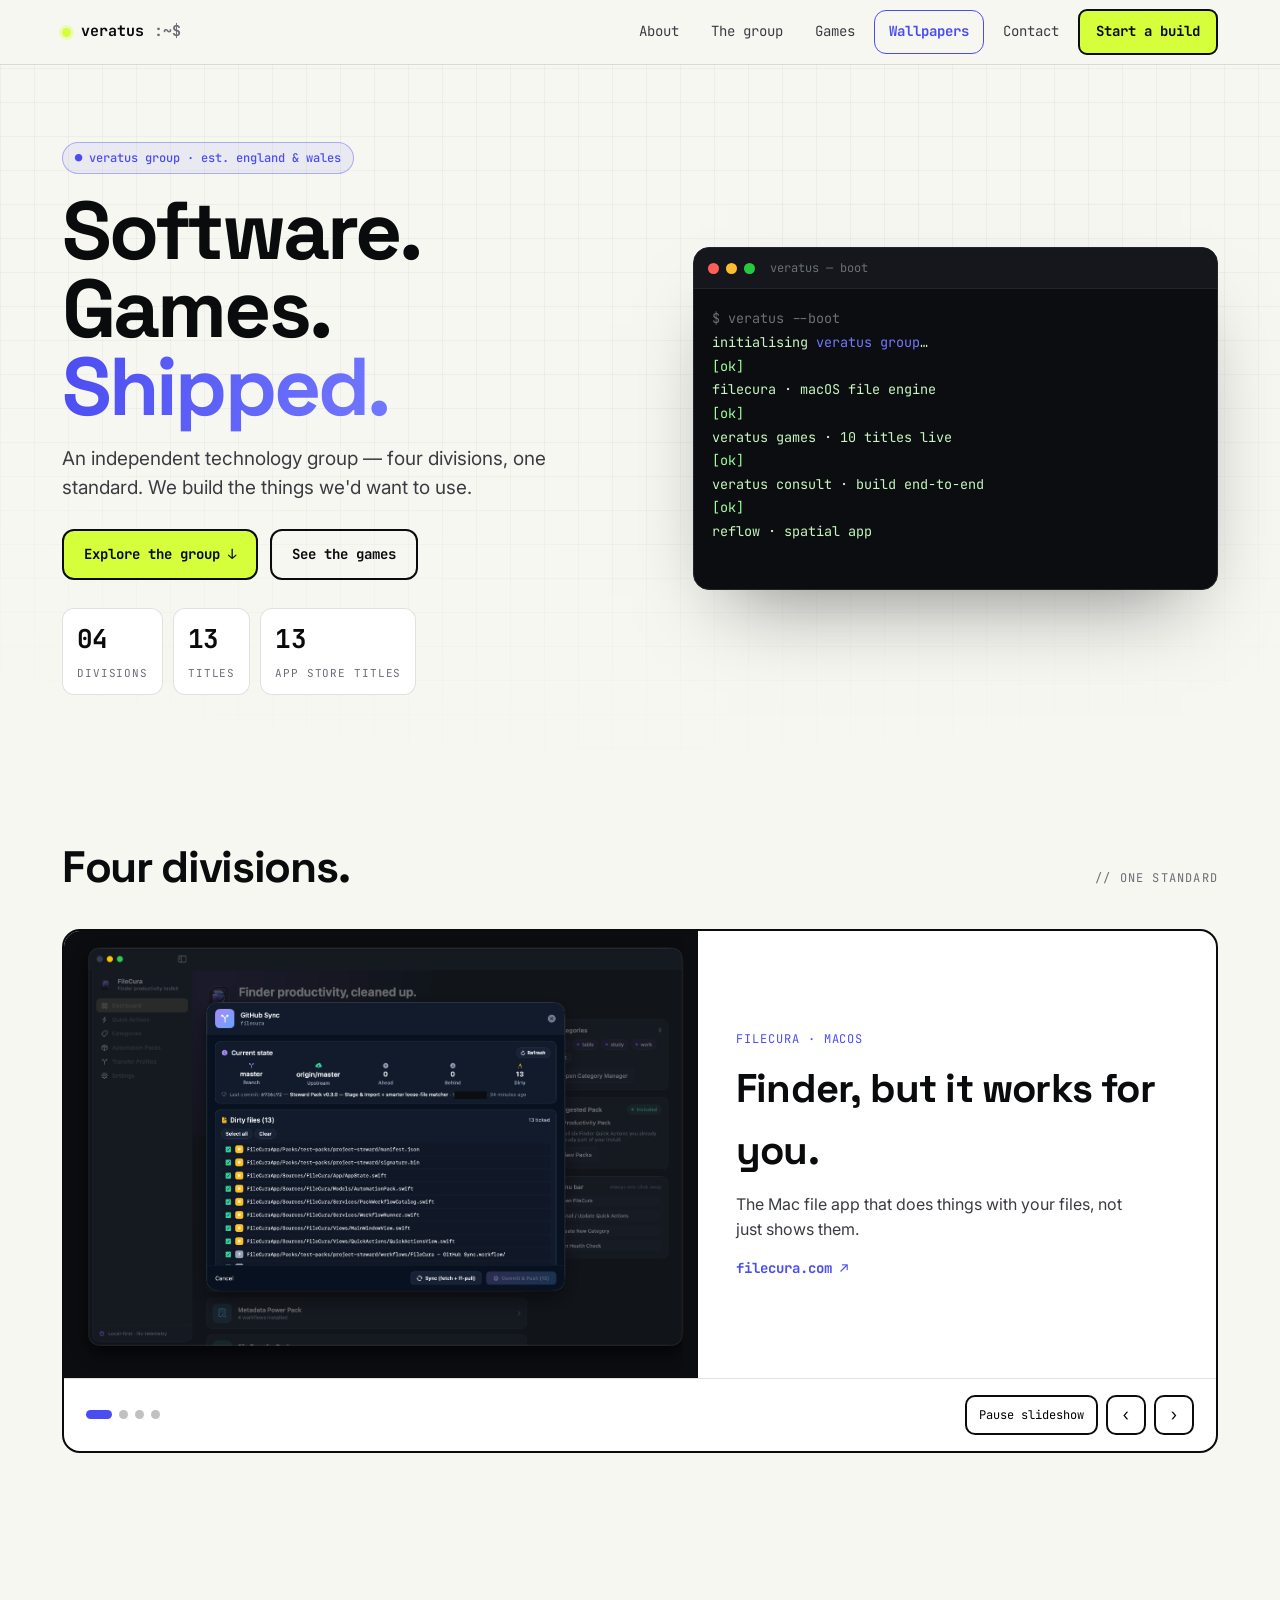
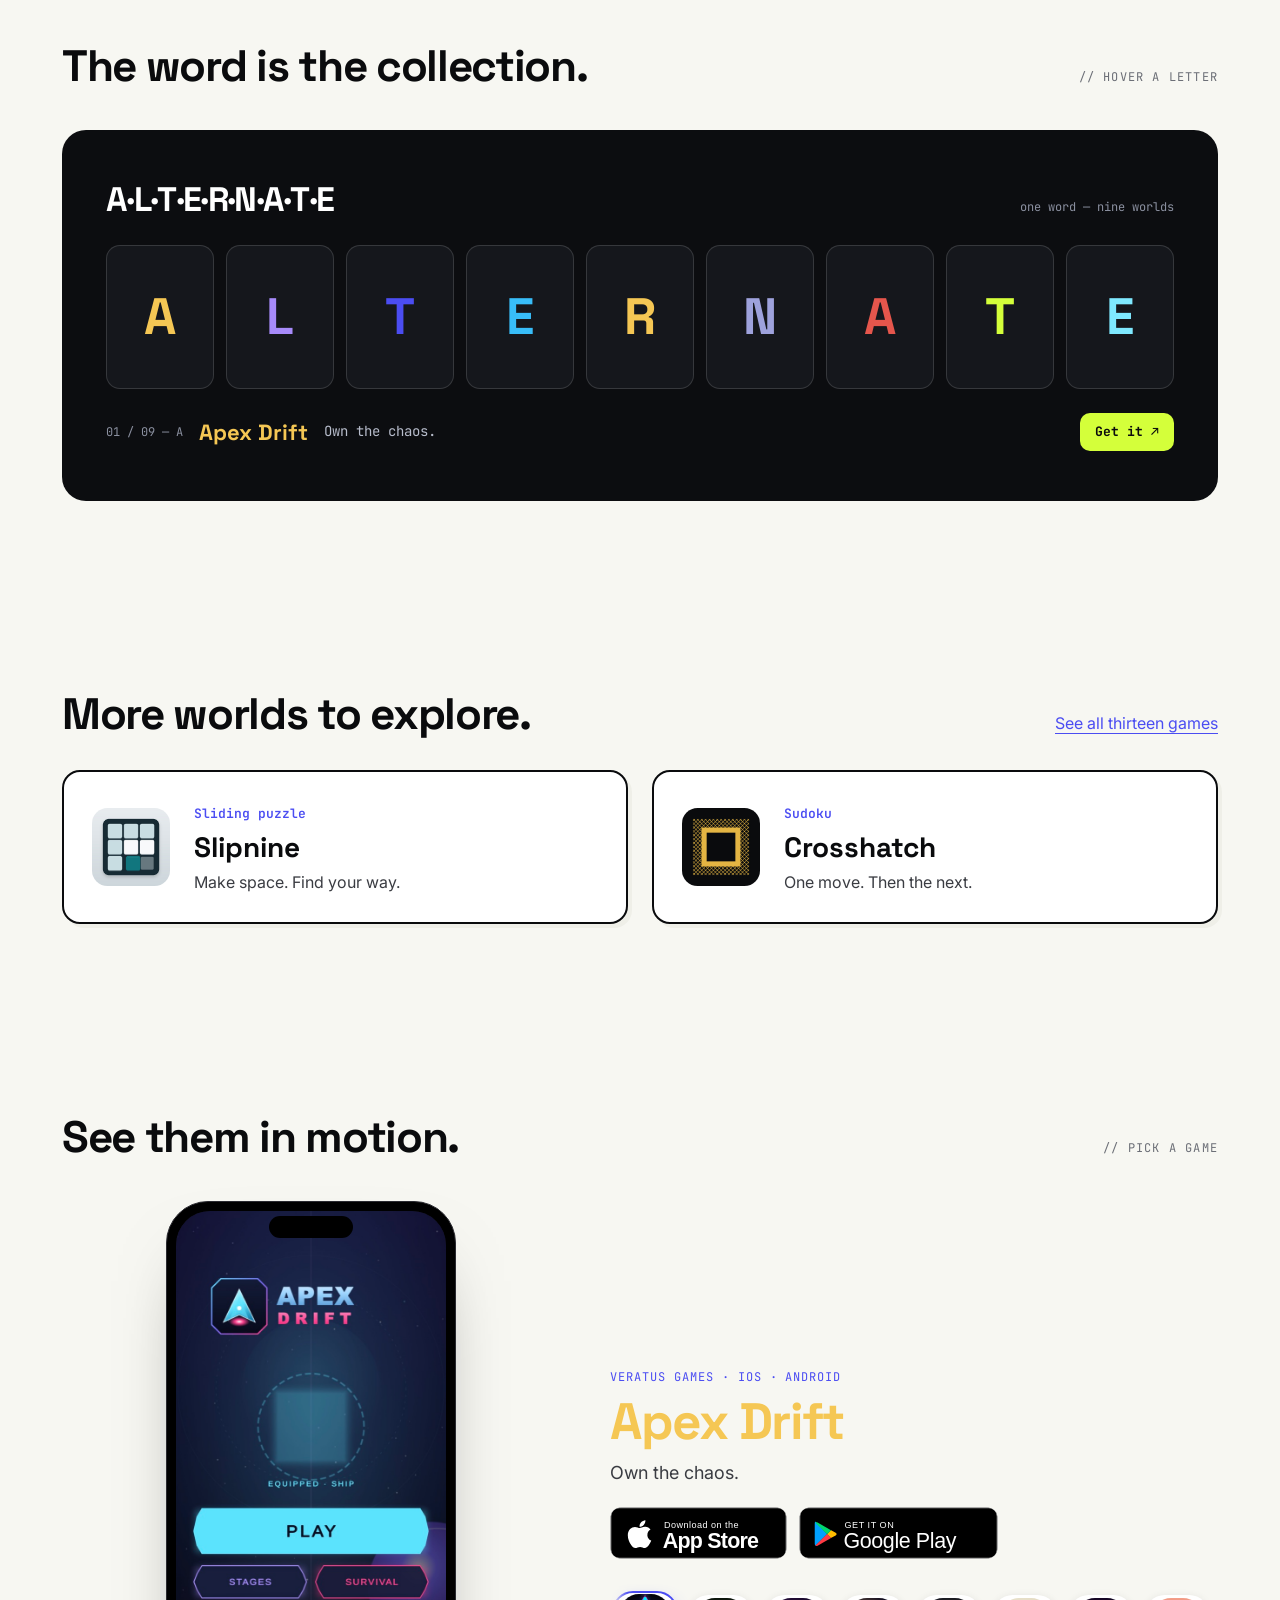
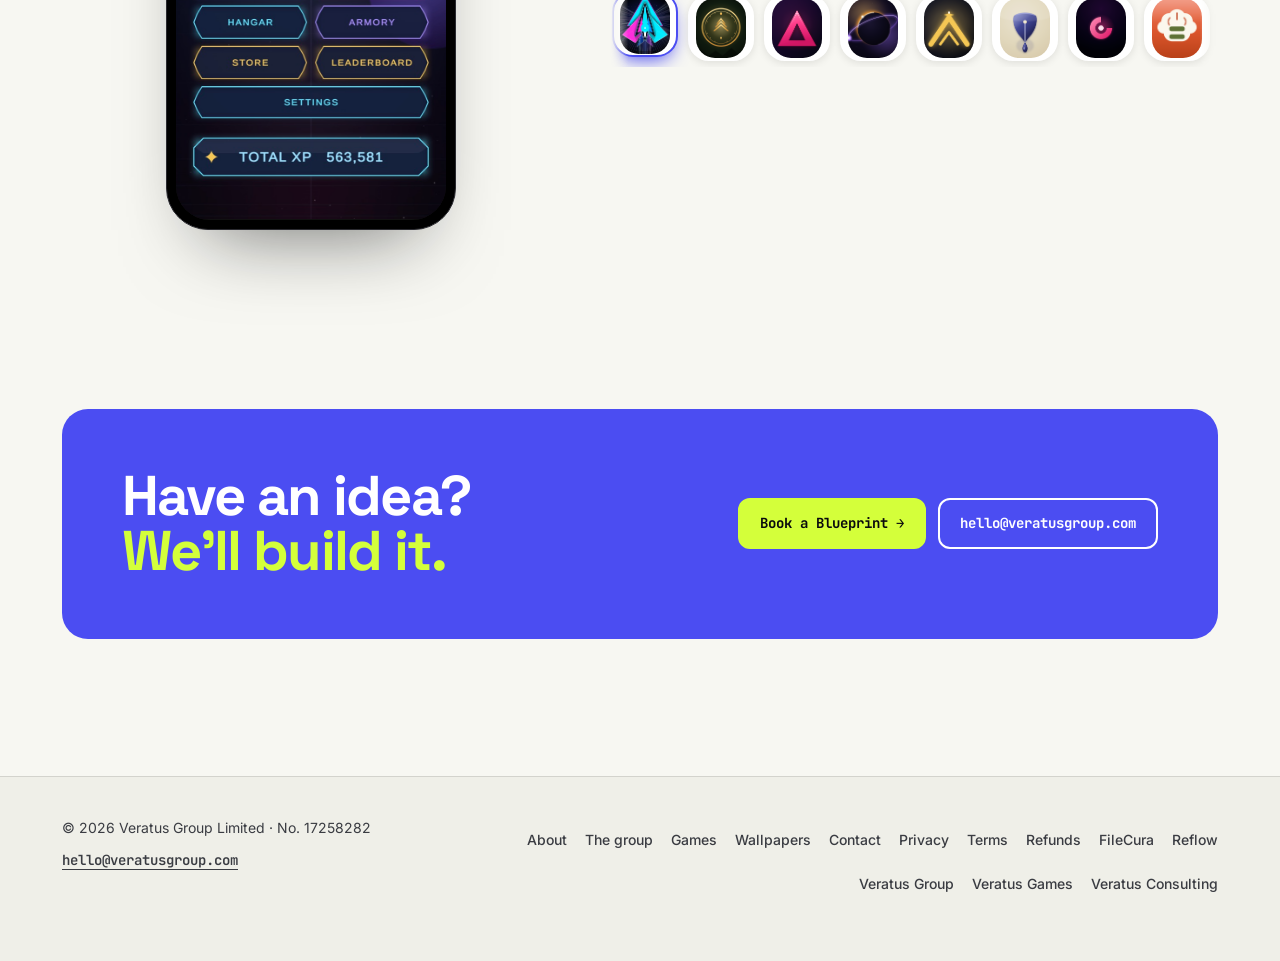
==== commit 82061efd: "Expose Wallpapers navigation and add Slipnine and Crosshatch lineups" ====
--- a/index.html
+++ b/index.html
@@ -9,6 +9,7 @@
 <link rel="stylesheet" href="https://fonts.googleapis.com/css2?family=Space+Grotesk:wght@500;600;700&family=JetBrains+Mono:wght@400;500;700&family=Inter:wght@400;500;600&display=swap">
 <link rel="stylesheet" href="assets-v2/site.css">
 <link rel="stylesheet" href="assets-v2/home.css">
+<link rel="stylesheet" href="assets-v2/lineup-additions.css">
 <link rel="stylesheet" href="assets-v2/site-shell.css">
 </head>
 <body>
@@ -17,15 +18,16 @@
 <a class="site-skip" href="#top">Skip to content</a>
 <nav class="bar site-header" aria-label="Primary"><div class="wrap shell-frame">
 <a class="brand" href="index.html" aria-label="Veratus Group home" aria-current="page"><span class="dot" aria-hidden="true"></span>veratus<span class="brand-prompt" aria-hidden="true">:~$</span></a>
+<a class="shell-wallpapers nav-wallpapers" href="wallpapers/">Wallpapers</a>
 <div class="nav-links shell-desktop"><a href="about.html">About</a>
 <a href="subsidiaries.html">The group</a>
 <a href="olympus.html">Games</a>
-<a href="wallpapers/">Wallpapers</a>
+<a class="nav-wallpapers" href="wallpapers/">Wallpapers</a>
 <a href="contact.html">Contact</a><a class="btn lime cta shell-cta" href="index.html#build">Start a build</a></div>
 <details class="site-menu"><summary>Menu</summary><div class="shell-mobile-links"><a href="about.html">About</a>
 <a href="subsidiaries.html">The group</a>
 <a href="olympus.html">Games</a>
-<a href="wallpapers/">Wallpapers</a>
+<a class="nav-wallpapers" href="wallpapers/">Wallpapers</a>
 <a href="contact.html">Contact</a><a class="btn lime cta shell-cta" href="index.html#build">Start a build</a></div></details>
 </div></nav>
 
@@ -44,8 +46,8 @@
       </div>
       <div class="stats">
         <div class="stat"><b>04</b><span>Divisions</span></div>
-        <div class="stat"><b>11</b><span>Titles</span></div>
-        <div class="stat"><b>10</b><span>Live now</span></div>
+        <div class="stat"><b>13</b><span>Titles</span></div>
+        <div class="stat"><b>13</b><span>App Store titles</span></div>
       </div>
     </div>
     <div class="term" aria-hidden="true">
@@ -72,6 +74,8 @@
     <div class="alt-panel" id="altPanel"></div>
   </div>
 </div></section>
+
+<section class="new-games"><div class="wrap"><div class="sh"><h2>More worlds to explore.</h2><a href="olympus.html">See all thirteen games</a></div><div class="new-release-grid"><a class="new-release" href="https://apps.apple.com/gb/app/slipnine/id6832763449"><img src="assets-v2/icons/slipnine.jpg" alt=""><div><span>Sliding puzzle</span><h3>Slipnine</h3><p>Make space. Find your way.</p></div></a><a class="new-release" href="https://apps.apple.com/gb/app/crosshatch/id6828338071"><img src="assets-v2/icons/crosshatch.jpg" alt=""><div><span>Sudoku</span><h3>Crosshatch</h3><p>One move. Then the next.</p></div></a></div></div></section>
 
 <section id="motion"><div class="wrap">
   <div class="sh reveal"><h2>See them in motion.</h2><span class="tag">// pick a game</span></div>
--- a/assets-v2/lineup-additions.css
+++ b/assets-v2/lineup-additions.css
@@ -0,0 +1 @@
+.new-release-grid{display:grid;grid-template-columns:repeat(2,minmax(0,1fr));gap:24px}.new-release{display:flex;align-items:center;gap:24px;padding:28px;border:2px solid var(--ink);border-radius:18px;background:#fff;box-shadow:4px 4px 0 var(--bg2);text-decoration:none;min-width:0}.new-release img{width:78px;height:78px;border-radius:20%;flex-shrink:0}.new-release h3{font:700 28px/1.1 var(--f-disp);margin:7px 0}.new-release span{font:600 13px/1.5 var(--f-mono);color:var(--indigo)}.new-release p{font-size:16px;line-height:1.5;color:var(--ink2);margin:0}.new-games .sh a{color:var(--indigo);text-decoration:underline;text-underline-offset:4px}.new-release:hover{border-color:var(--indigo)}@media(max-width:700px){.new-release-grid{grid-template-columns:minmax(0,1fr)}.new-release{padding:22px;gap:18px}.new-release img{width:62px;height:62px}.new-games .sh{flex-wrap:wrap;gap:16px}}
--- a/assets-v2/site-shell.css
+++ b/assets-v2/site-shell.css
@@ -7,7 +7,7 @@
 .site-header .shell-desktop{margin-left:auto;font-size:14px}
 .site-header .shell-desktop a{white-space:nowrap}
 .site-header .shell-cta{font-size:14px;min-height:44px;padding:10px 16px}
-.site-header a[aria-current]{background:var(--bg2);color:var(--ink)}
+.site-header a[aria-current]:not(.brand){background:var(--bg2);color:var(--ink)}
 .site-menu{display:none;position:relative;flex-shrink:0}
 .site-menu summary{display:flex;align-items:center;justify-content:center;gap:9px;list-style:none;min-width:64px;min-height:44px;padding:10px 13px;border:1px solid var(--line);border-radius:var(--shell-radius);background:#fff;color:var(--ink);font:600 14px/1.4 var(--f-mono);cursor:pointer}
 .site-menu summary::-webkit-details-marker{display:none}
@@ -31,3 +31,10 @@
 @media(max-width:1150px){.site-header .shell-desktop{display:none}.site-menu{display:block;margin-left:auto}}
 @media(max-width:640px){.site-footer .shell-footer{grid-template-columns:minmax(0,1fr)}.shell-footer-links{justify-content:flex-start}.site-header .shell-frame{gap:10px}.site-header .brand{max-width:calc(100% - 80px)}}
 @media(prefers-reduced-motion:reduce){*,*::before,*::after{animation:none!important;transition:none!important;scroll-behavior:auto!important}.reveal{opacity:1!important;transform:none!important}}
+
+/* Visible wallpaper shortcut: retained outside Menu at compact widths. */
+.site-header .shell-wallpapers{display:none}
+.site-header .shell-desktop .nav-wallpapers{border:1px solid var(--shell-accent);border-radius:var(--shell-radius);padding:10px 14px;color:var(--shell-accent);font-weight:700}
+.shell-mobile-links .nav-wallpapers{border:1px solid var(--shell-accent);font-weight:700}
+@media(max-width:1150px){.site-header .shell-wallpapers{display:inline-flex;align-items:center;justify-content:center;min-height:44px;padding:10px 14px;margin-left:auto;border:1px solid var(--shell-accent);border-radius:var(--shell-radius);background:#fff;color:var(--shell-accent);font:700 14px/1.4 var(--shell-body);text-decoration:none;white-space:nowrap}.site-header .site-menu{margin-left:0}}
+@media(max-width:640px){:root{--site-header-offset:117px}nav.site-header .shell-frame{display:grid;grid-template-columns:minmax(0,1fr) auto;gap:8px 10px;height:auto;padding-top:10px;padding-bottom:10px}nav.site-header .brand{grid-column:1;grid-row:1;max-width:none}nav.site-header .site-menu{grid-column:2;grid-row:1}nav.site-header .shell-wallpapers{grid-column:1 / -1;grid-row:2;margin-left:0;width:100%}nav.site-header .inner{border-radius:24px}}
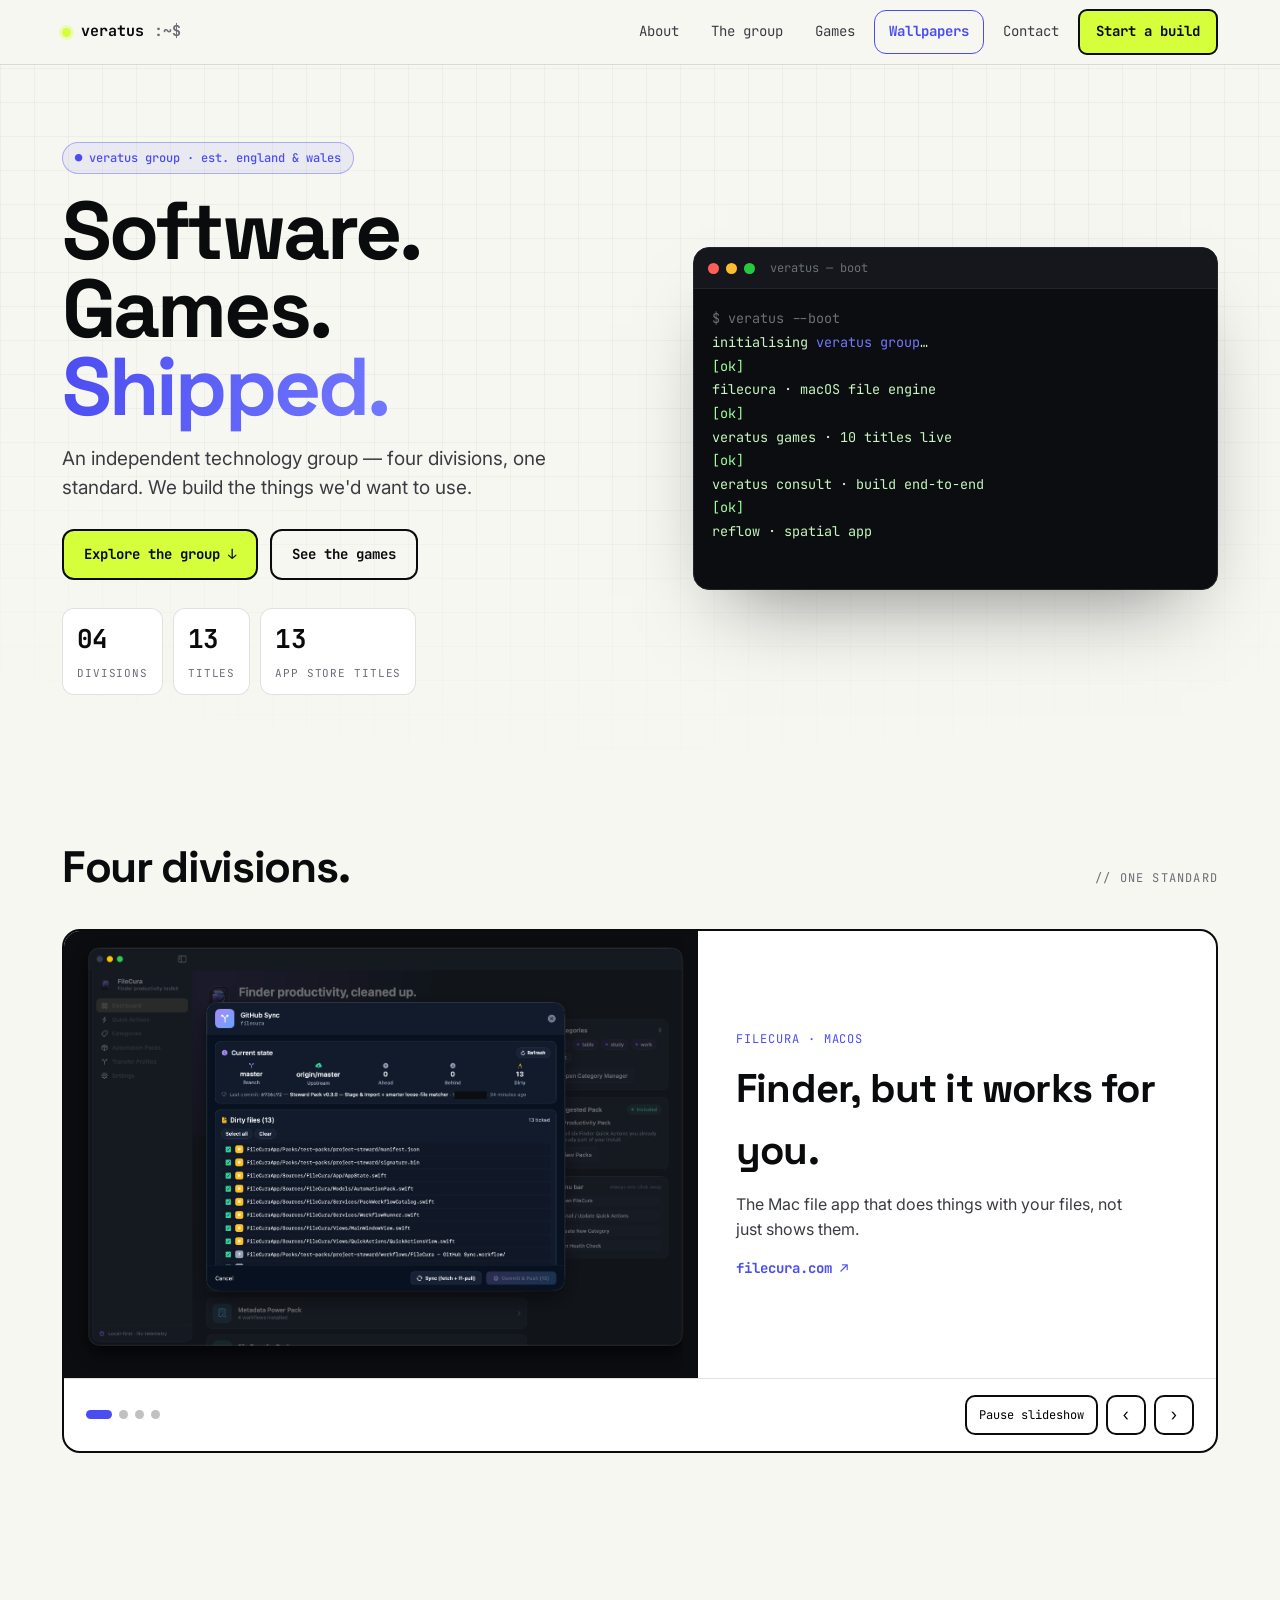
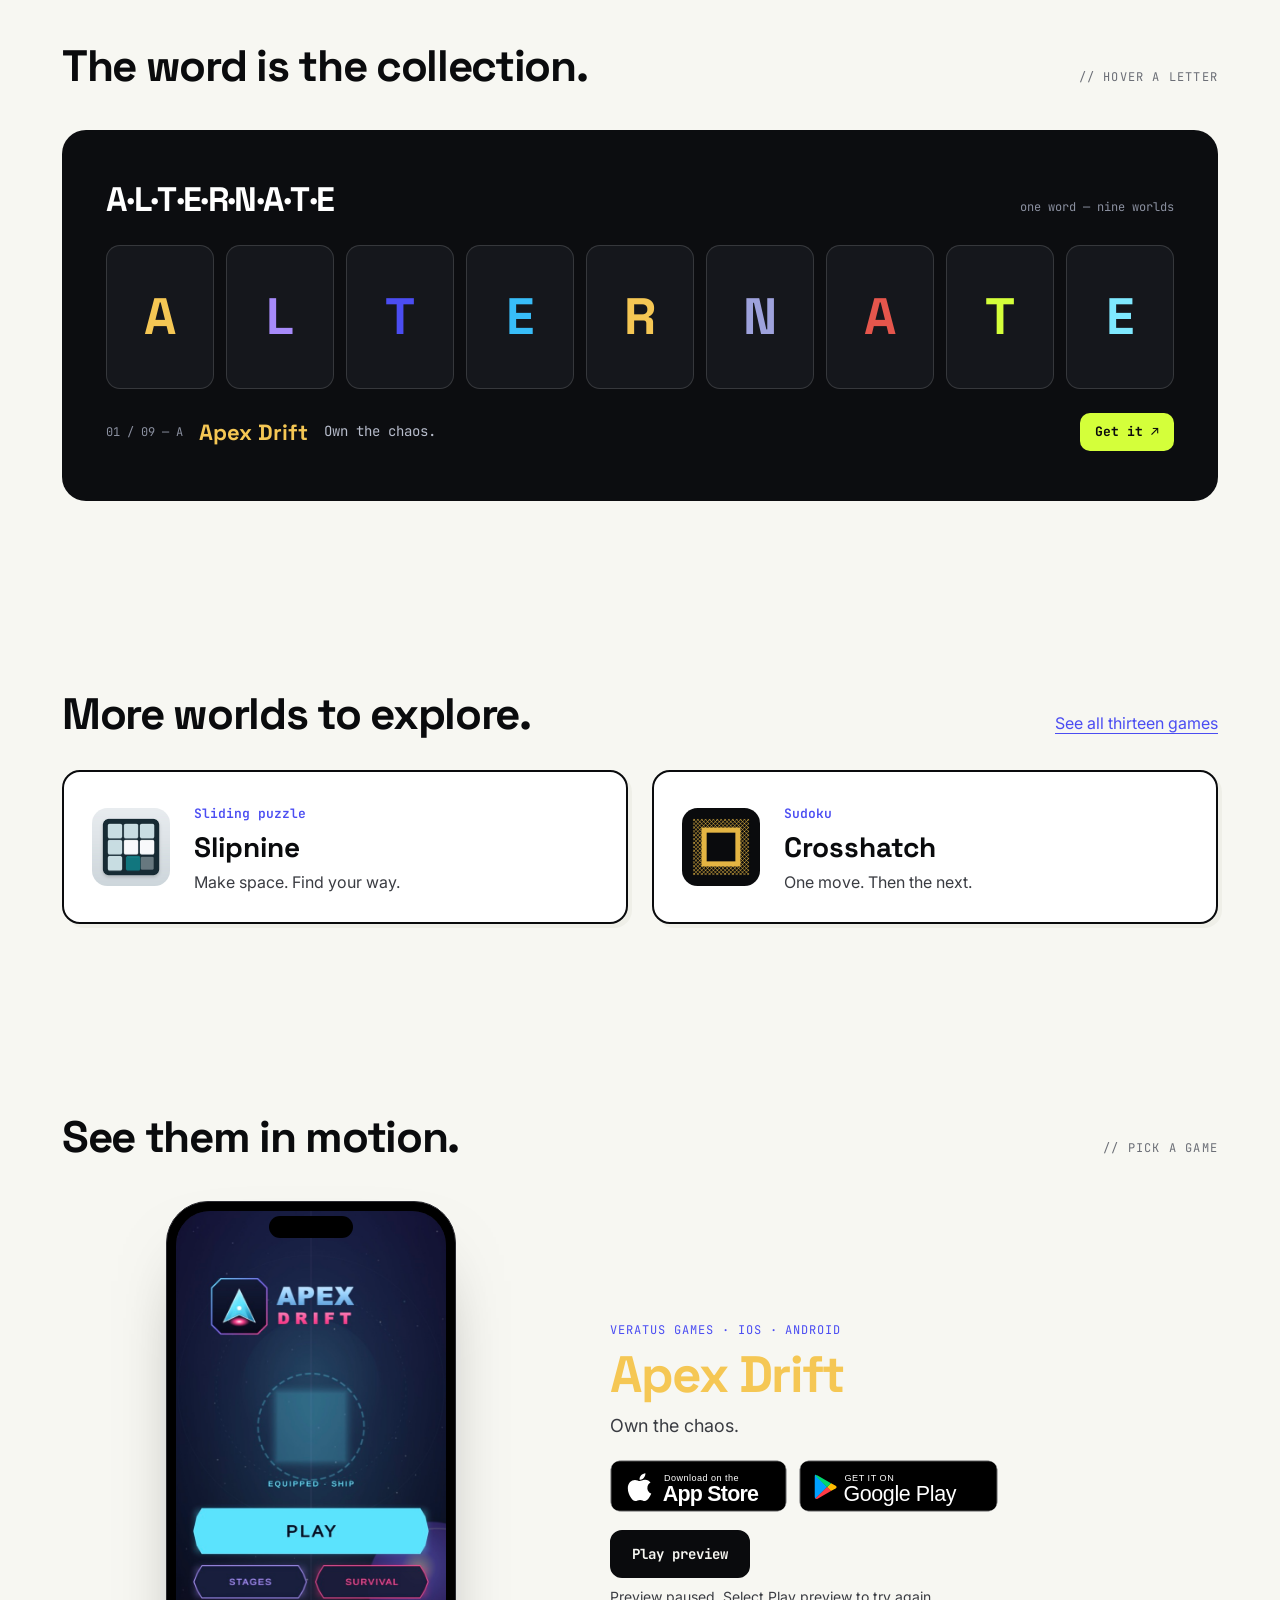
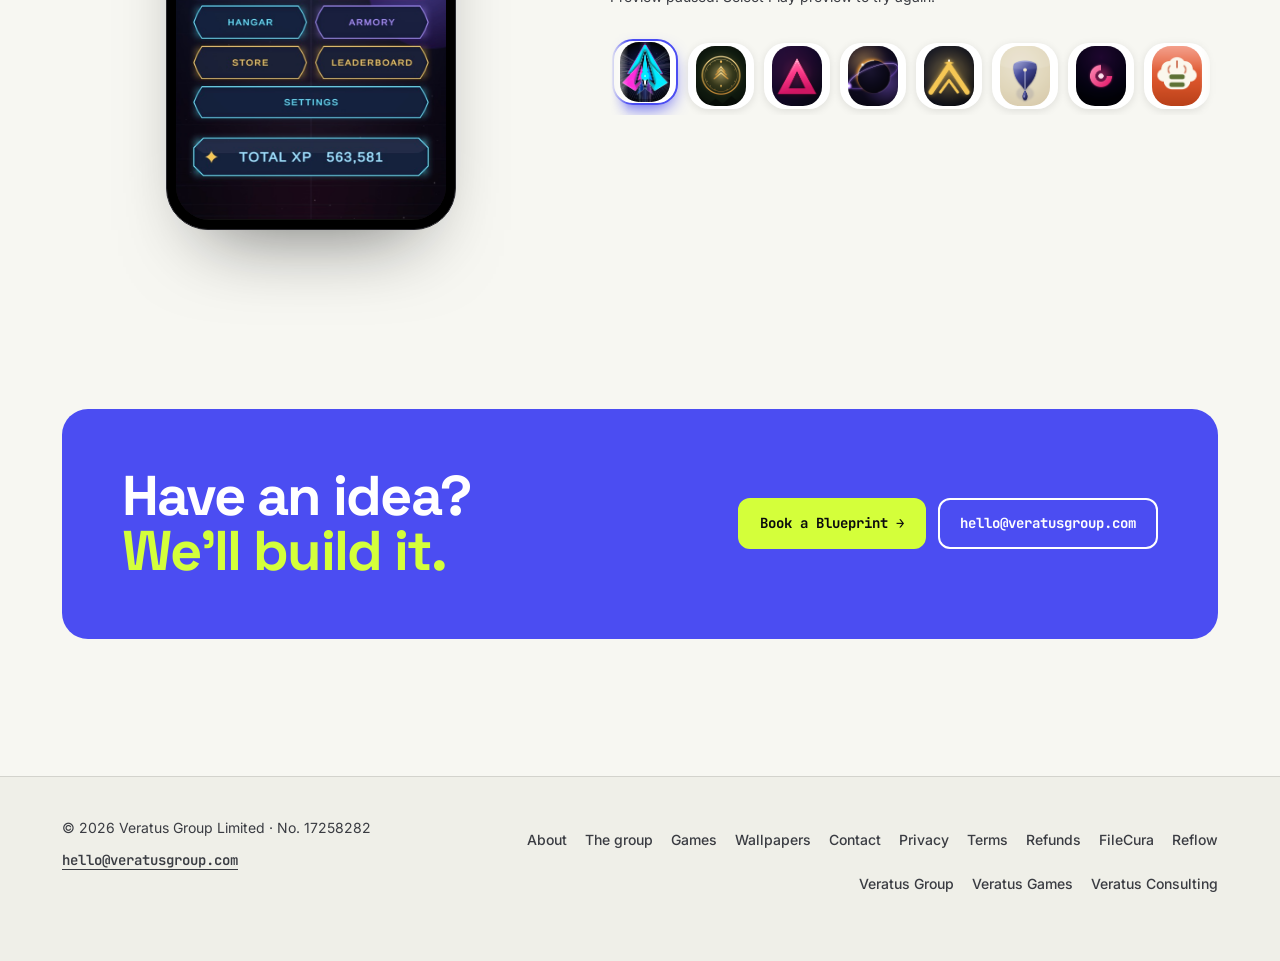
==== commit a68e2f2b: "Fix approved wallpaper, navigation and portfolio issues" ====
--- a/index.html
+++ b/index.html
@@ -11,6 +11,8 @@
 <link rel="stylesheet" href="assets-v2/home.css">
 <link rel="stylesheet" href="assets-v2/lineup-additions.css">
 <link rel="stylesheet" href="assets-v2/site-shell.css">
+<script src="assets-v2/game-preview.js" defer></script>
+<script src="assets-v2/site-shell.js" defer></script>
 </head>
 <body>
 
@@ -86,6 +88,8 @@
       <h3 id="mName">Apex Drift</h3>
       <p class="slogan" id="mSlogan">Own the chaos.</p>
       <div class="get" id="mGet"></div>
+      <button class="btn o preview-playback" id="previewPlayback" type="button" aria-controls="screen">Play preview</button>
+      <p class="preview-status" id="previewStatus" role="status" aria-live="polite"></p>
       <div class="islider" id="islider" role="group" aria-label="Choose a game"></div>
     </div>
   </div>
@@ -216,41 +220,6 @@
   show(GAMES[0],0);
 })();
 
-/* ---- see in motion: per-game iPhone previews ---- */
-(function(){
-  var screen=document.getElementById('screen'),islider=document.getElementById('islider');if(!screen)return;
-  var tag=document.getElementById('mTag'),name=document.getElementById('mName'),slog=document.getElementById('mSlogan'),get=document.getElementById('mGet');
-  var phone=screen.parentElement; var LANDSCAPE={lost:1,echo:1};
-  // build phone layers once
-  var HASCLIP={apex:1,triagles:1,eclipse:1,rune:1,nibwell:1,anagrail:1,echo:1};
-  GAMES.forEach(function(g,i){
-    var layer;
-    if(HASCLIP[g.id]){layer=document.createElement('video');layer.src='assets-v2/preview/'+g.id+'.mp4';layer.muted=true;layer.loop=true;layer.playsInline=true;layer.setAttribute('preload','none');layer.poster='assets-v2/preview/'+g.id+'-1.jpg';}
-    else{layer=document.createElement('img');layer.src='assets-v2/preview/'+g.id+'-1.jpg';layer.alt=g.name;layer.loading='lazy';}
-    layer.className='layer'+(i===0?' on':'');layer.dataset.i=i;screen.appendChild(layer);
-  });
-  function select(i){
-    var g=GAMES[i];
-    phone.classList.toggle('land', !!LANDSCAPE[g.id]);
-    [].forEach.call(screen.children,function(l,j){var on=j===i;l.classList.toggle('on',on);if(l.tagName==='VIDEO'){if(on){l.preload='auto';if(!reduce){var p=l.play&&l.play();if(p&&p.catch)p.catch(function(){});}}else{l.pause&&l.pause();}}});
-    [].forEach.call(islider.children,function(c,j){c.classList.toggle('on',j===i);c.setAttribute('aria-pressed',j===i);});
-    tag.textContent='Veratus Games · '+(g.android?'iOS · Android':'iOS');
-    name.textContent=g.name;name.style.color=g.a;
-    slog.textContent=g.line;
-    var ios='<a class="badge" href="'+g.ios+'" target="_blank" rel="noopener"><img src="assets-v2/badges/app-store-badge.svg" alt="Download on the App Store"></a>';
-    var and=g.android?'<a class="badge" href="'+g.android+'" target="_blank" rel="noopener"><img src="assets-v2/badges/google-play-badge.svg" alt="Get it on Google Play"></a>':'<span class="soon">iOS first · Android soon</span>';
-    get.innerHTML=ios+and;
-  }
-  GAMES.forEach(function(g,i){
-    var c=document.createElement('button');c.className='ic'+(i===0?' on':'');c.type='button';c.setAttribute('aria-label',g.name);
-    c.innerHTML='<img src="assets-v2/icons/'+g.id+'.png" alt="'+g.name+'">';
-    c.addEventListener('click',function(){select(i);});
-    c.addEventListener('mouseenter',function(){select(i);});
-    islider.appendChild(c);
-  });
-  select(0);
-})();
-
 /* ---- scroll reveal ---- */
 (function(){
   if(!('IntersectionObserver' in window)){document.querySelectorAll('.reveal').forEach(function(e){e.classList.add('in');});return;}
--- a/assets-v2/home.css
+++ b/assets-v2/home.css
@@ -114,3 +114,8 @@
 .band .btn{background:var(--lime);color:var(--ink);border-color:var(--lime)}
 .band .btn:hover{box-shadow:5px 5px 0 rgba(0,0,0,.3)}
 .band .btn.o{background:transparent;color:#fff;border-color:#fff}
+
+/* Selected-preview playback control follows the existing Group button style. */
+.preview-playback{margin-top:18px;min-height:44px}
+.preview-playback[hidden]{display:none}
+.preview-status{font:400 14px/1.5 var(--f-body);color:var(--ink2);min-height:1.5em;margin-top:8px}
--- a/assets-v2/site-shell.css
+++ b/assets-v2/site-shell.css
@@ -13,7 +13,7 @@
 .site-menu summary::-webkit-details-marker{display:none}
 .site-menu summary::after{content:'+';font-size:18px;line-height:1}
 .site-menu[open] summary::after{content:'−'}
-.shell-mobile-links{position:absolute;right:0;top:calc(100% + 12px);width:min(340px,calc(100vw - 36px));display:grid;gap:5px;padding:12px;background:#fff;color:var(--ink);border:1px solid var(--line);border-radius:18px;box-shadow:0 18px 46px rgba(10,20,45,.16)}
+.shell-mobile-links{max-height:calc(100vh - var(--site-header-offset) - 24px);max-height:calc(100dvh - var(--site-header-offset) - 24px);overflow-y:auto;overscroll-behavior:contain;position:absolute;right:0;top:calc(100% + 12px);width:min(340px,calc(100vw - 36px));display:grid;gap:5px;padding:12px;background:#fff;color:var(--ink);border:1px solid var(--line);border-radius:18px;box-shadow:0 18px 46px rgba(10,20,45,.16)}
 .shell-mobile-links a{display:flex;align-items:center;min-height:44px;padding:10px 14px;border-radius:var(--shell-radius);font:600 15px/1.4 var(--shell-body);text-decoration:none}
 .shell-mobile-links a:hover,.shell-mobile-links a[aria-current]{background:var(--bg2)}
 .site-skip{position:fixed;top:10px;left:18px;z-index:200;transform:translateY(-180%);background:var(--ink);color:#fff;padding:12px 18px;border-radius:8px;font:600 15px/1.4 var(--shell-body)}
